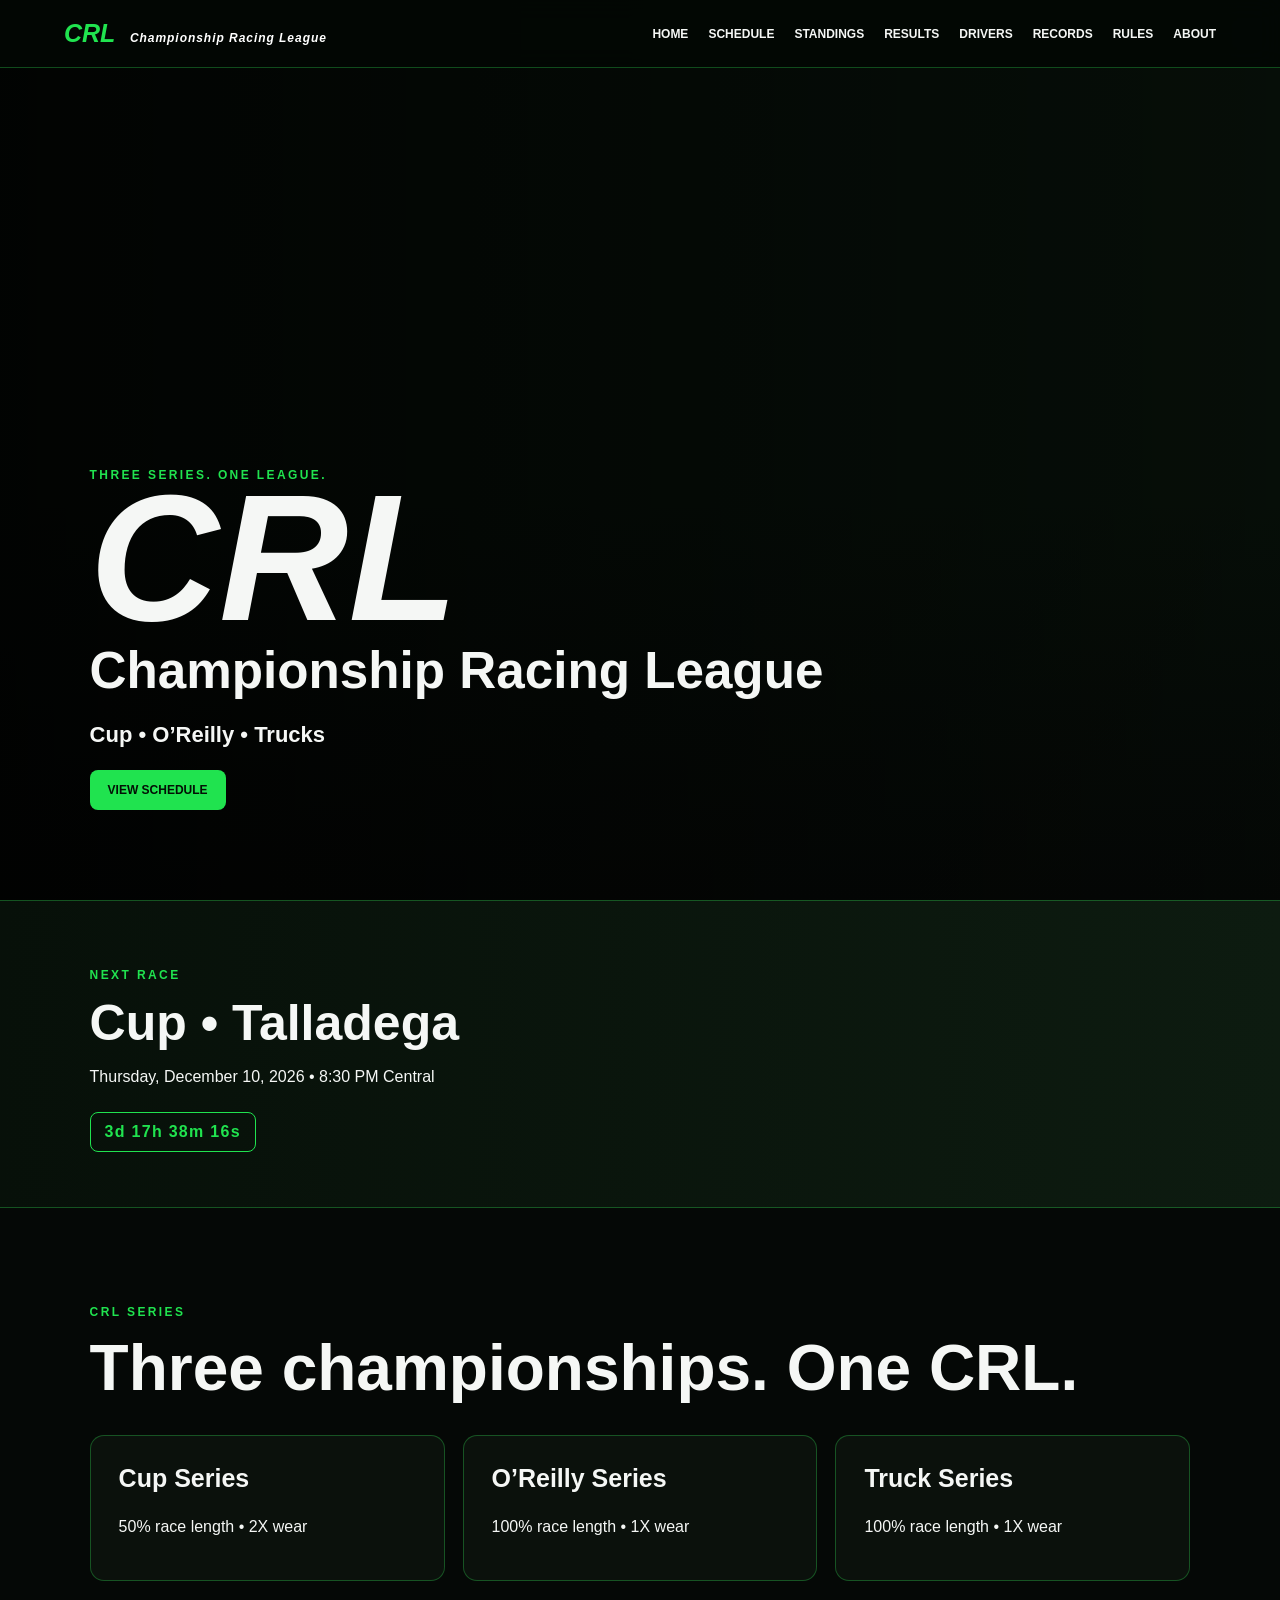
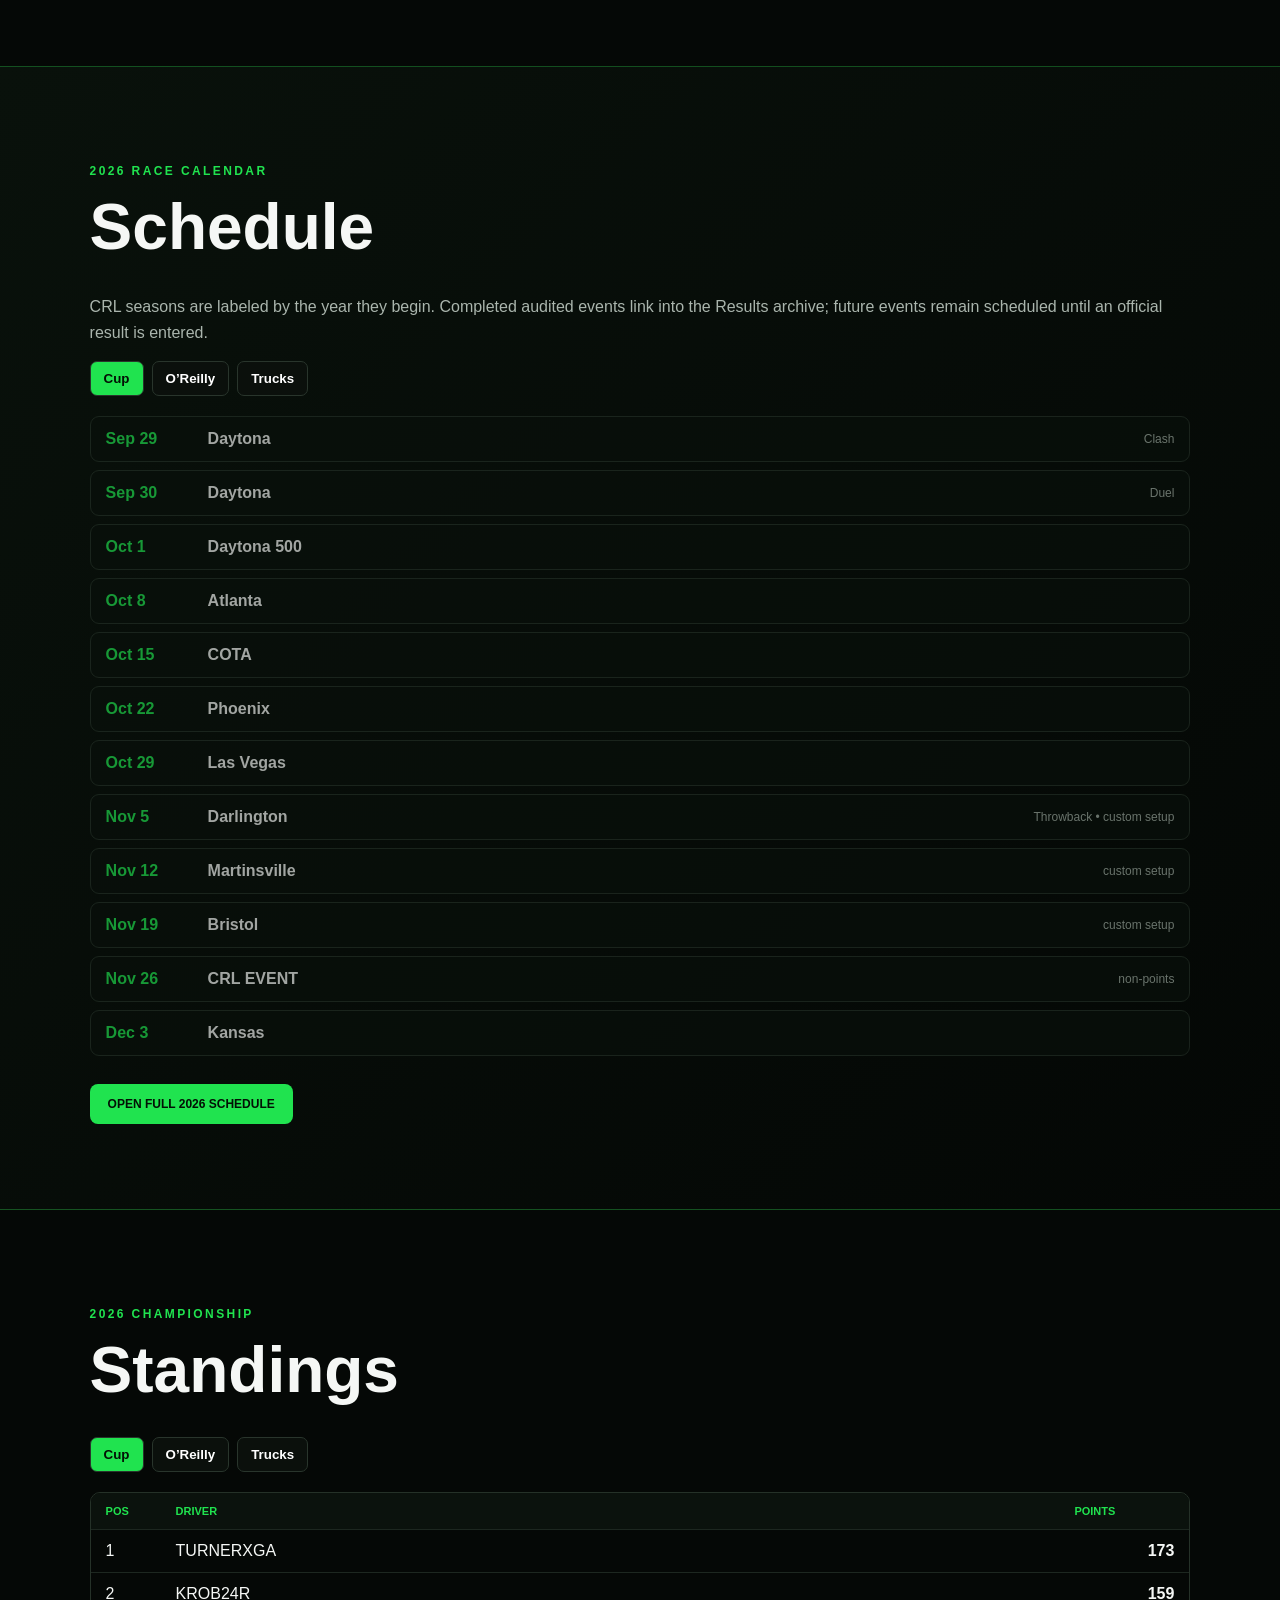
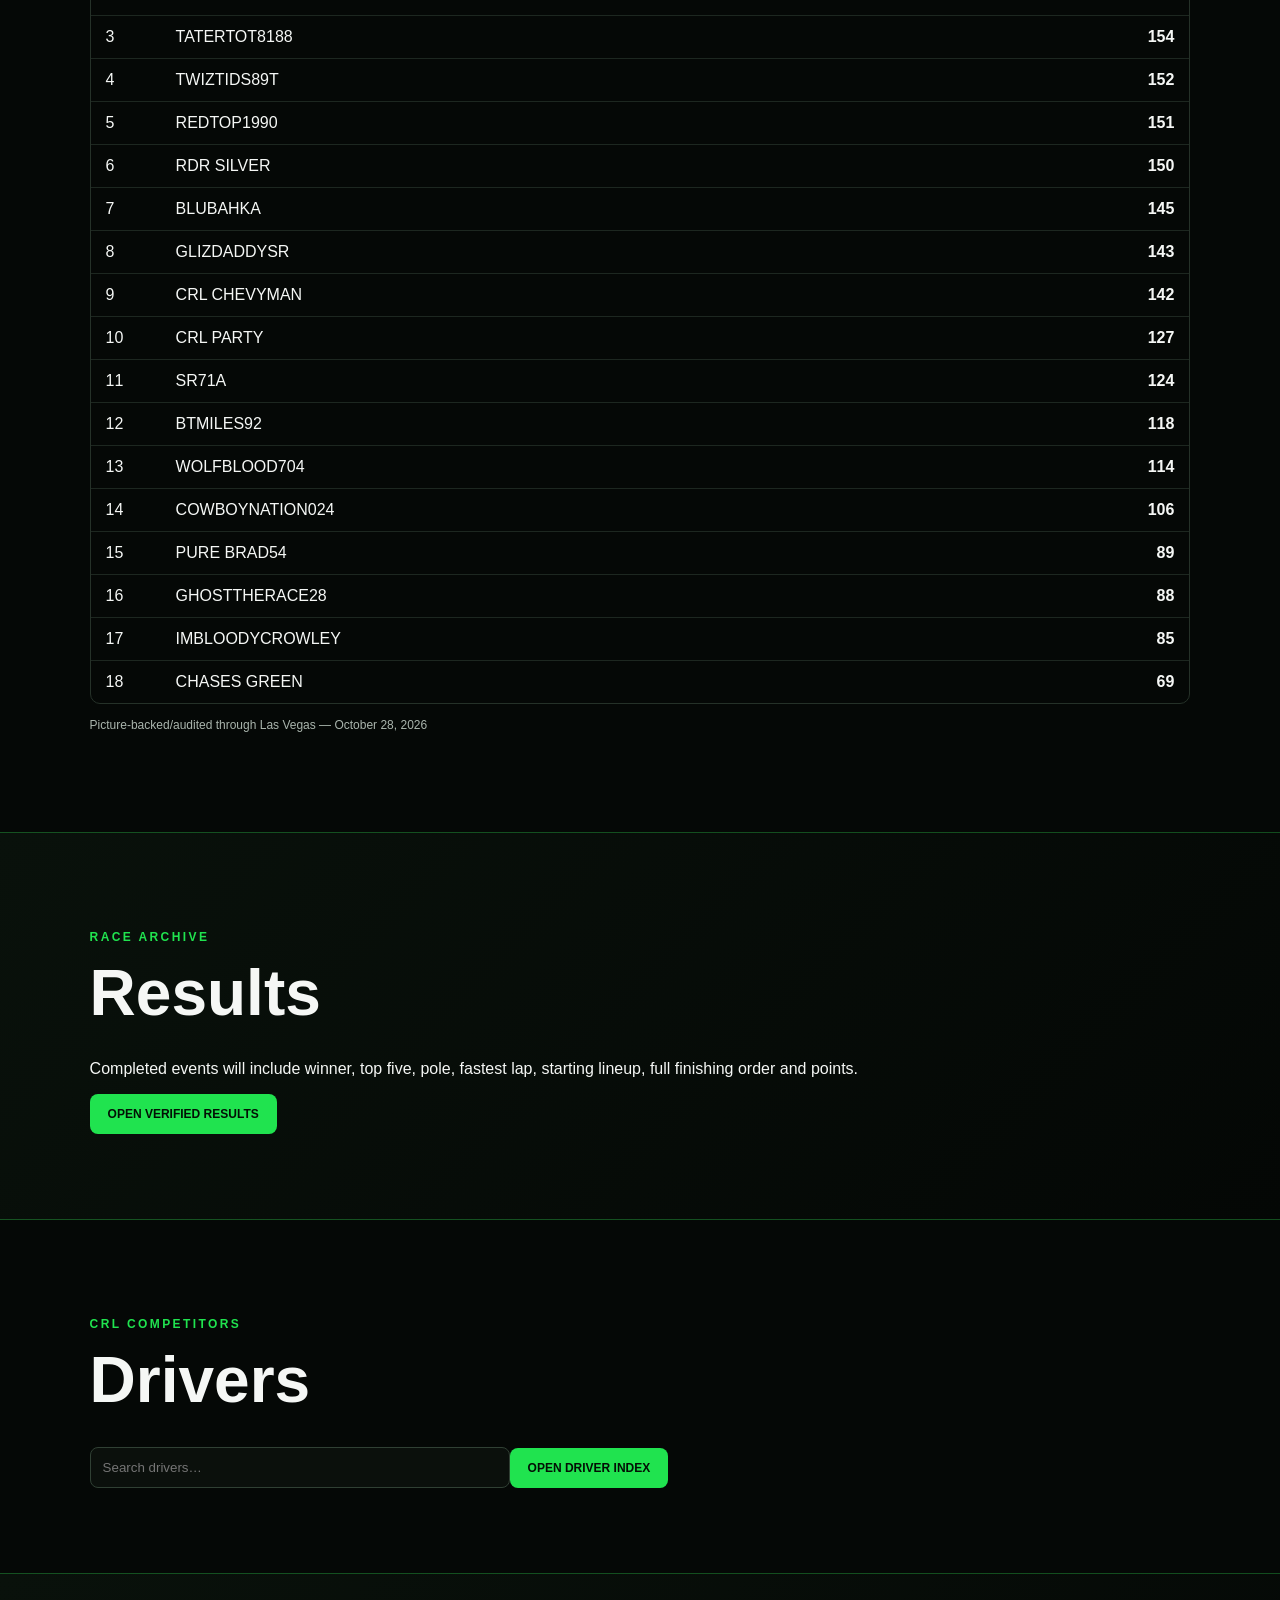
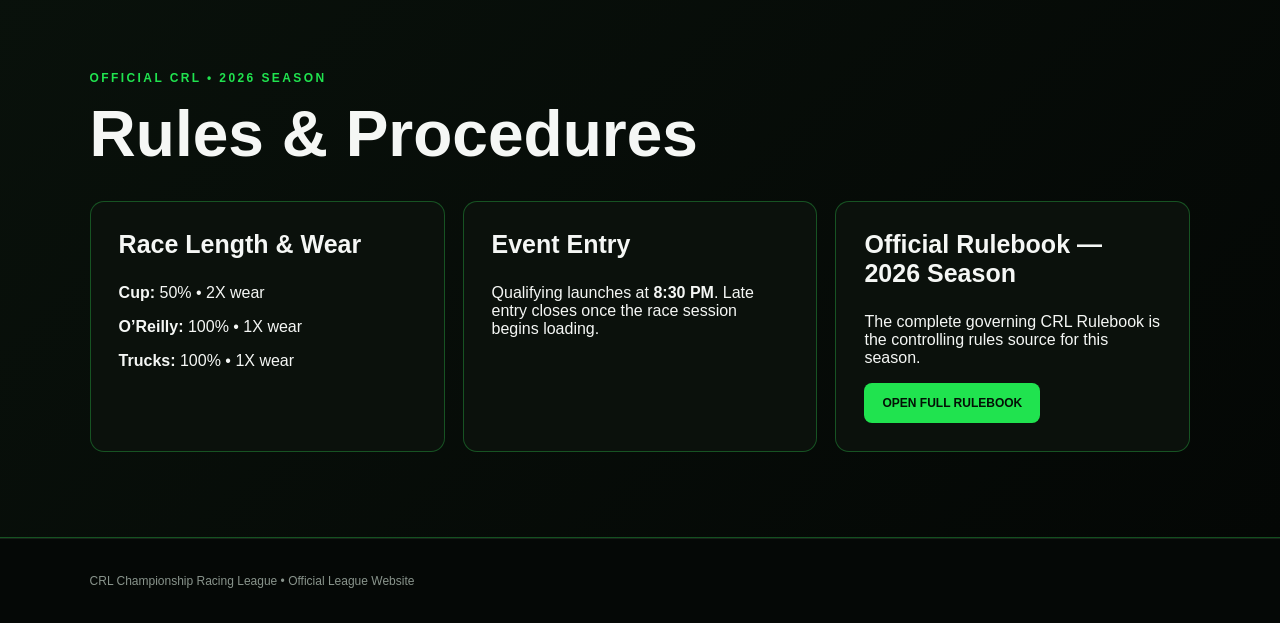
==== index.html @ 539d8468 "Connect CRL homepage navigation to full site pages" ====
<!doctype html><html lang="en"><head><meta charset="utf-8"><meta name="viewport" content="width=device-width,initial-scale=1"><title>CRL Championship Racing League</title><meta name="theme-color" content="#071009"><link rel="stylesheet" href="styles.css"></head><body><header><a class="brand" href="#home">CRL <span>Championship Racing League</span></a><button id="menu">☰</button><nav><a href="#home">Home</a><a href="schedule.html">Schedule</a><a href="#standings">Standings</a><a href="results.html">Results</a><a href="drivers.html">Drivers</a><a href="records.html">Records</a><a href="rulebook.html">Rules</a><a href="about.html">About</a></nav></header><main><section id="home" class="hero"><div class="shade"></div><div class="heroText"><p class="eyebrow">Three Series. One League.</p><h1>CRL</h1><h2>Championship Racing League</h2><p class="lead">Cup • O’Reilly • Trucks</p><a class="btn" href="#schedule">View Schedule</a></div></section><section id="next-race" class="section next-race"><p class="eyebrow">Next Race</p><div id="nextRaceCard"><h2>Loading next CRL event…</h2></div></section><section id="series" class="section"><p class="eyebrow">CRL Series</p><h2>Three championships. One CRL.</h2><div class="grid"><article><h3>Cup Series</h3><p>50% race length • 2X wear</p></article><article><h3>O’Reilly Series</h3><p>100% race length • 1X wear</p></article><article><h3>Truck Series</h3><p>100% race length • 1X wear</p></article></div></section><section id="schedule" class="section dark"><p class="eyebrow">2026 Race Calendar</p><h2>Schedule</h2><p class="section-copy">CRL seasons are labeled by the year they begin. Completed audited events link into the Results archive; future events remain scheduled until an official result is entered.</p><div class="tabs schedule-tabs"><button class="active" data-sched="cup">Cup</button><button data-sched="oreilly">O’Reilly</button><button data-sched="trucks">Trucks</button></div><div id="scheduleList" class="schedule-list"></div><a class="btn" href="schedule.html">Open Full 2026 Schedule</a></section><section id="standings" class="section"><p class="eyebrow">2026 Championship</p><h2>Standings</h2><div class="tabs standings-tabs"><button class="active" data-stand="cup">Cup</button><button data-stand="oreilly">O’Reilly</button><button data-stand="trucks">Trucks</button></div><div id="standingsTable" class="standings-table"></div><p class="audit-note" id="standingsAudit"></p></section><section id="results" class="section dark"><p class="eyebrow">Race Archive</p><h2>Results</h2><p>Completed events will include winner, top five, pole, fastest lap, starting lineup, full finishing order and points.</p><a class="btn" href="results.html">Open Verified Results</a></section><section id="drivers" class="section"><p class="eyebrow">CRL Competitors</p><h2>Drivers</h2><input type="search" placeholder="Search drivers…"><a class="btn" href="drivers.html">Open Driver Index</a></section><section id="rules" class="section dark"><p class="eyebrow">Official CRL • 2026 Season</p><h2>Rules & Procedures</h2><div class="grid"><article><h3>Race Length & Wear</h3><p><b>Cup:</b> 50% • 2X wear</p><p><b>O’Reilly:</b> 100% • 1X wear</p><p><b>Trucks:</b> 100% • 1X wear</p></article><article><h3>Event Entry</h3><p>Qualifying launches at <b>8:30 PM</b>. Late entry closes once the race session begins loading.</p></article><article><h3>Official Rulebook — 2026 Season</h3><p>The complete governing CRL Rulebook is the controlling rules source for this season.</p><a class="btn" href="rulebook.html">Open Full Rulebook</a></article></div></section></main><footer>CRL Championship Racing League • Official League Website</footer><script src="league-data.js"></script><script src="app.js"></script></body></html>
---- styles.css ----
:root{--g:#20e34f;--bg:#050806;--line:rgba(54,255,95,.28)}*{box-sizing:border-box}html{scroll-behavior:smooth}body{margin:0;background:var(--bg);color:#f5f7f5;font-family:Arial,Helvetica,sans-serif}a{color:inherit;text-decoration:none}header{position:fixed;z-index:20;top:0;width:100%;height:68px;padding:0 5vw;display:flex;align-items:center;background:rgba(3,7,4,.88);border-bottom:1px solid var(--line);backdrop-filter:blur(12px)}.brand{font-size:25px;font-weight:900;color:var(--g);font-style:italic}.brand span{font-size:12px;color:white;margin-left:8px;letter-spacing:.08em}nav{margin-left:auto;display:flex;gap:20px}nav a{font-size:12px;font-weight:800;text-transform:uppercase}nav a:hover{color:var(--g)}#menu{display:none;margin-left:auto;background:none;border:0;color:white;font-size:24px}.hero{min-height:100vh;position:relative;display:flex;align-items:flex-end;padding:10vh 7vw;background:#071009 url("assets/crl-background.jpg") center/cover no-repeat}.shade{position:absolute;inset:0;background:linear-gradient(90deg,rgba(0,0,0,.8),rgba(0,0,0,.15)),linear-gradient(0deg,#050806,transparent 45%)}.heroText{position:relative}.eyebrow{color:var(--g);font-size:12px;font-weight:900;letter-spacing:.2em;text-transform:uppercase}.hero h1{font-size:clamp(80px,14vw,180px);line-height:.65;margin:18px 0 25px;font-style:italic}.hero h2{font-size:clamp(25px,4vw,52px);margin:0}.lead{font-size:22px;font-weight:800}.btn{display:inline-block;background:var(--g);color:#031005;padding:13px 18px;border-radius:8px;font-size:12px;font-weight:900;text-transform:uppercase}.section{padding:85px 7vw;max-width:1500px;margin:auto}.section>h2{font-size:clamp(38px,5vw,65px);margin:5px 0 30px}.dark{max-width:none;background:linear-gradient(135deg,#09110b,#040705);border-block:1px solid var(--line)}.grid{display:grid;grid-template-columns:repeat(3,1fr);gap:18px}.grid article{padding:28px;border:1px solid var(--line);border-radius:14px;background:#0b110c}.grid h3{font-size:25px;margin-top:0}.tabs{display:flex;gap:8px;margin-bottom:20px}.tabs button{padding:9px 13px;border-radius:7px;border:1px solid #29352c;background:#0b100c;color:white;font-weight:800}.tabs .active{background:var(--g);color:#031005}.empty{min-height:140px;display:grid;place-items:center;text-align:center;border:1px dashed #334238;border-radius:12px;color:#aab5ad;margin-top:20px;padding:25px}.table{display:grid;grid-template-columns:repeat(6,1fr);overflow:auto;border:1px solid #263229;border-radius:10px}.table>div{padding:14px;color:var(--g);font-size:11px;font-weight:900;text-transform:uppercase}.table p{grid-column:1/-1;text-align:center;color:#aab5ad;padding:35px}input{width:min(420px,100%);padding:12px;background:#0b100c;border:1px solid #304034;border-radius:8px;color:white}footer{padding:35px 7vw;color:#89948c;border-top:1px solid #172019;font-size:12px}@media(max-width:850px){nav{display:none;position:absolute;top:68px;left:0;right:0;padding:20px;background:#060a07;flex-direction:column}nav.open{display:flex}#menu{display:block}.grid{grid-template-columns:1fr}.hero{background-position:center top}.table{min-width:700px}.section{padding:65px 6vw}}.rulebook-page{padding-top:68px;max-width:1200px;margin:auto}.rulebook-hero{padding:70px 7vw 35px;background:linear-gradient(135deg,#0d1b10,#050806);border-bottom:1px solid var(--line)}.rulebook-hero h1{font-size:clamp(42px,7vw,82px);margin:8px 0}.rule-note{color:#aab5ad}.rule-jump{position:sticky;top:68px;z-index:10;display:flex;gap:6px;overflow-x:auto;padding:12px 7vw;background:rgba(5,8,6,.96);border-bottom:1px solid var(--line)}.rule-jump a{min-width:34px;text-align:center;padding:8px;border:1px solid #2a382e;border-radius:6px;font-size:12px;font-weight:900}.rule-jump a:hover{background:var(--g);color:#031005}.rulebook-content{padding:30px 7vw 80px}.rule-section{scroll-margin-top:125px;padding:30px 0;border-bottom:1px solid #1e2921}.rule-section h2{color:var(--g);font-size:clamp(25px,3vw,38px)}.rule-section h3{margin-top:25px;font-size:19px}.rule-section p{color:#d0d7d2;line-height:1.7}.rule-search{padding:22px 7vw;background:#08100a;border-bottom:1px solid var(--line)}.rule-search label{display:block;color:var(--g);font-size:13px;font-weight:900;text-transform:uppercase;letter-spacing:.12em;margin-bottom:9px}.rule-search-row{display:flex;gap:8px;max-width:760px}.rule-search-row input{max-width:none;flex:1}.rule-search-row button{padding:10px 14px;border:1px solid #304034;border-radius:8px;background:#101712;color:#fff;font-weight:800}.rule-search p{margin:9px 0 0;color:#9faaA2;font-size:12px}.rule-section[hidden]{display:none}@media(max-width:600px){.rule-search-row{flex-direction:column}.rule-search-row button{align-self:flex-start}}.next-race{padding-top:55px;padding-bottom:55px;background:linear-gradient(90deg,#071009,#0d1b10);border-block:1px solid var(--line)}.next-race h2{margin:4px 0;font-size:clamp(30px,4vw,50px)}.countdown{display:inline-block;margin-top:10px;padding:10px 14px;border:1px solid var(--g);border-radius:8px;color:var(--g);font-weight:900;letter-spacing:.08em}.section-copy,.audit-note{color:#aab5ad;line-height:1.6}.schedule-list{display:grid;gap:8px;margin:20px 0 28px}.sched-row{display:grid;grid-template-columns:90px 1fr minmax(0,220px);gap:12px;align-items:center;padding:13px 15px;border:1px solid #253128;border-radius:9px;background:#09100b}.sched-row time{color:var(--g);font-weight:900}.sched-row span{color:#9facA2;font-size:12px;text-align:right}.sched-row.past{opacity:.65}.standings-table{border:1px solid #253128;border-radius:10px;overflow:hidden}.stand-row{display:grid;grid-template-columns:70px 1fr 100px;padding:12px 15px;border-bottom:1px solid #1d2720}.stand-row:last-child{border-bottom:0}.stand-row.head{background:#0b120d;color:var(--g);font-size:11px;font-weight:900;text-transform:uppercase}.stand-row strong{text-align:right}.audit-note{font-size:12px;margin-top:12px}@media(max-width:600px){.sched-row{grid-template-columns:70px 1fr}.sched-row span{grid-column:2;text-align:left}.stand-row{grid-template-columns:45px 1fr 70px}}
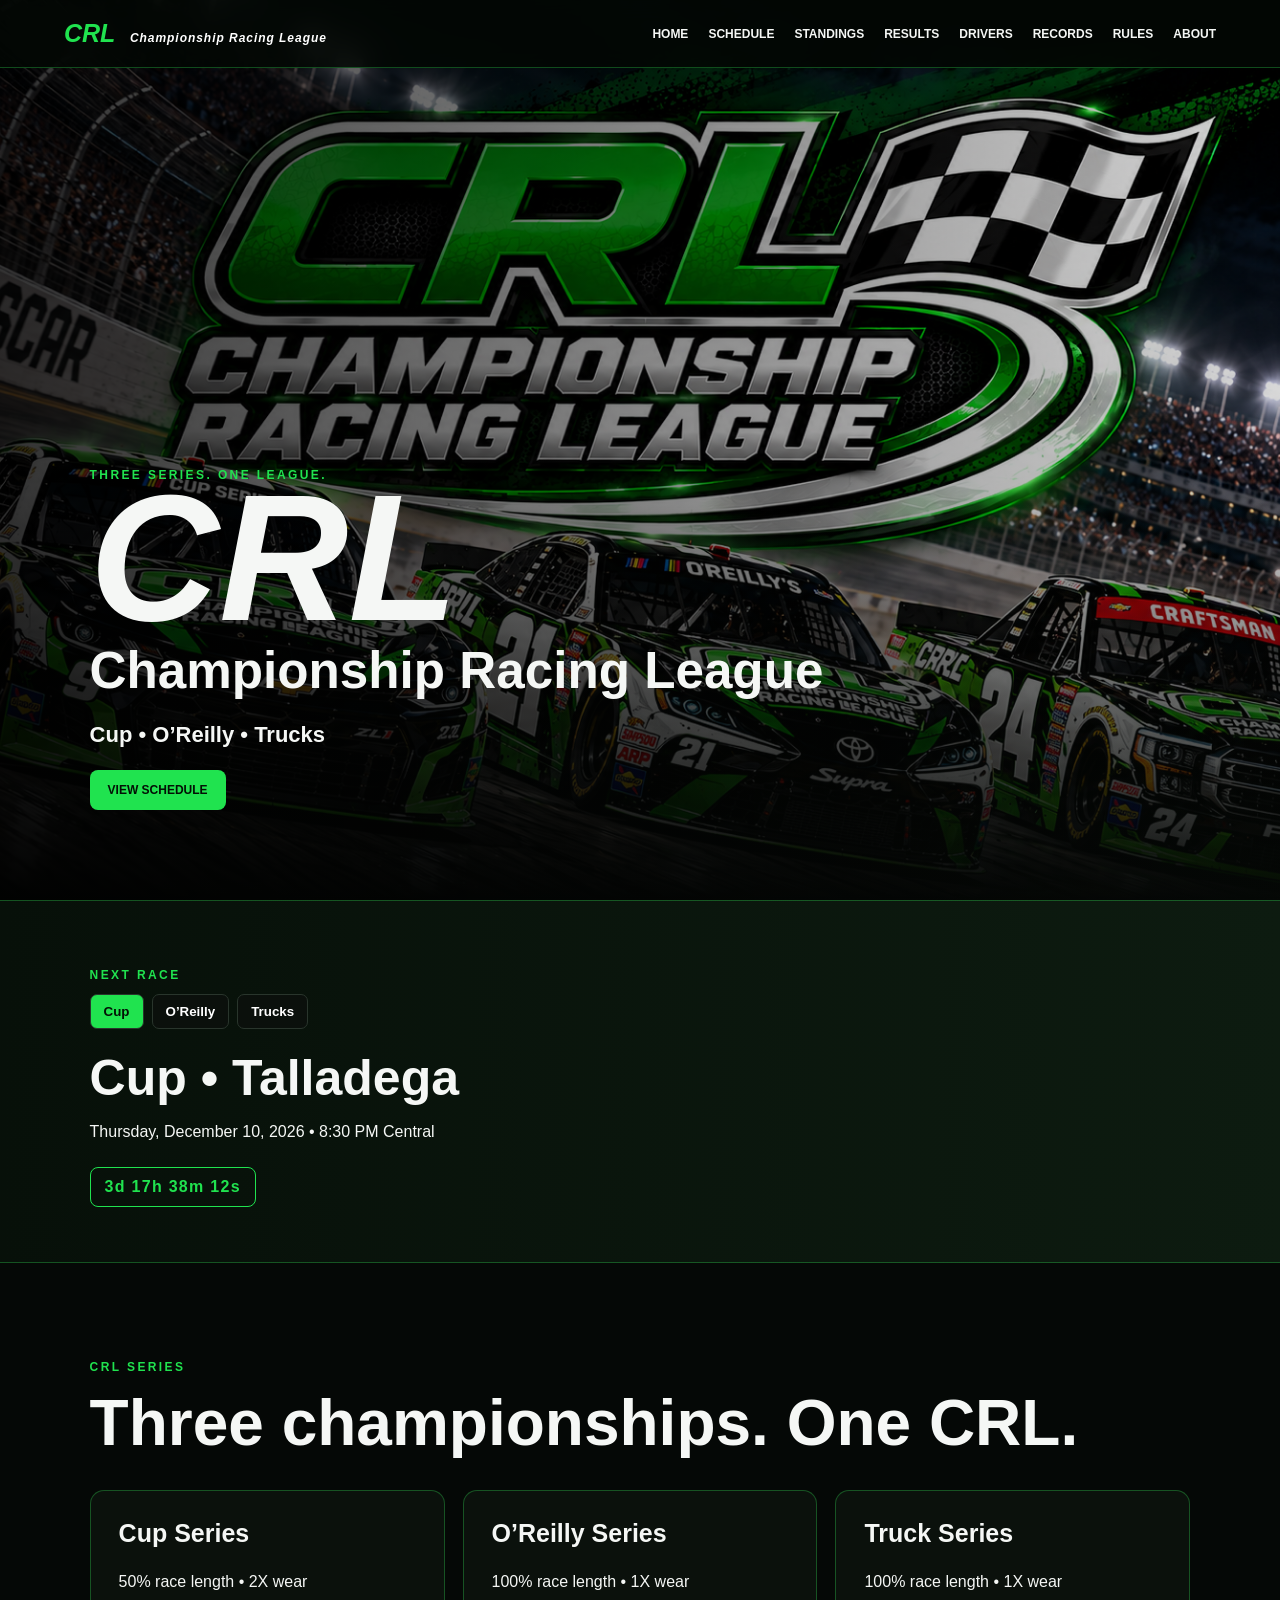
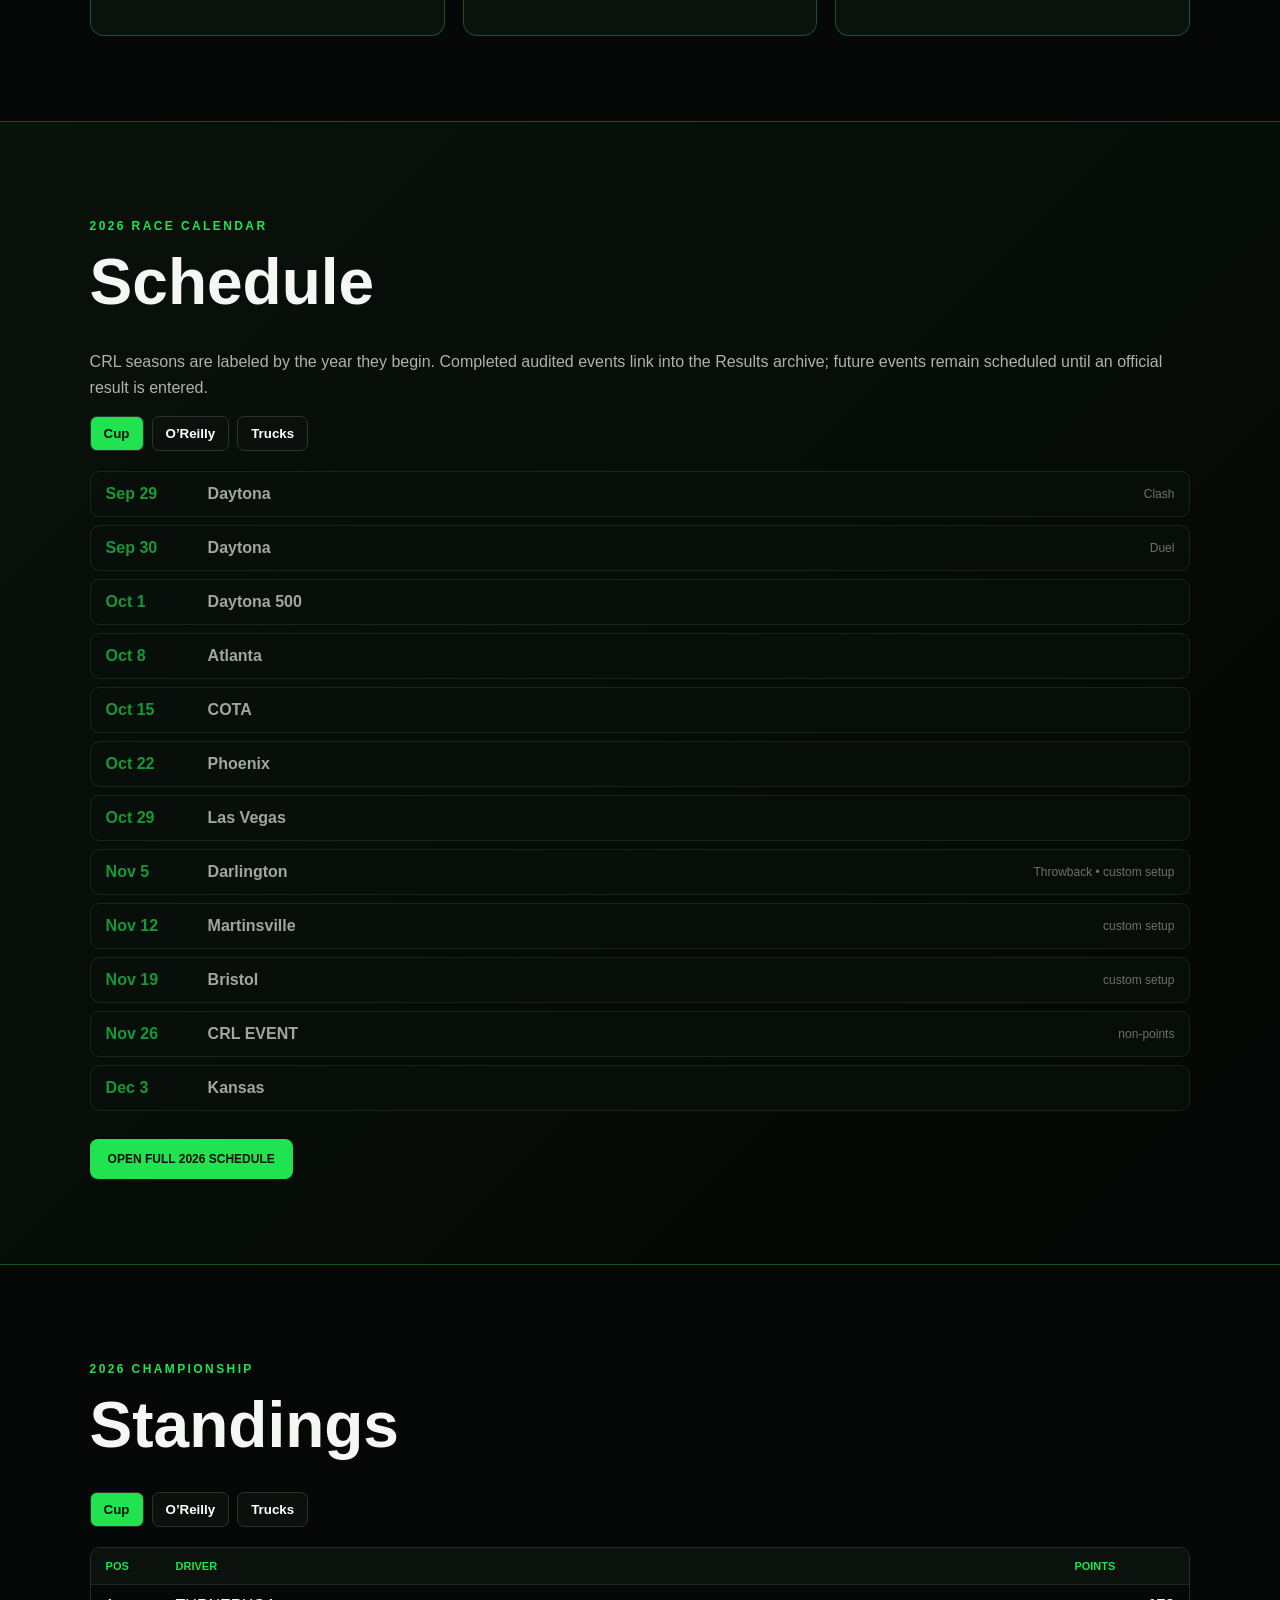
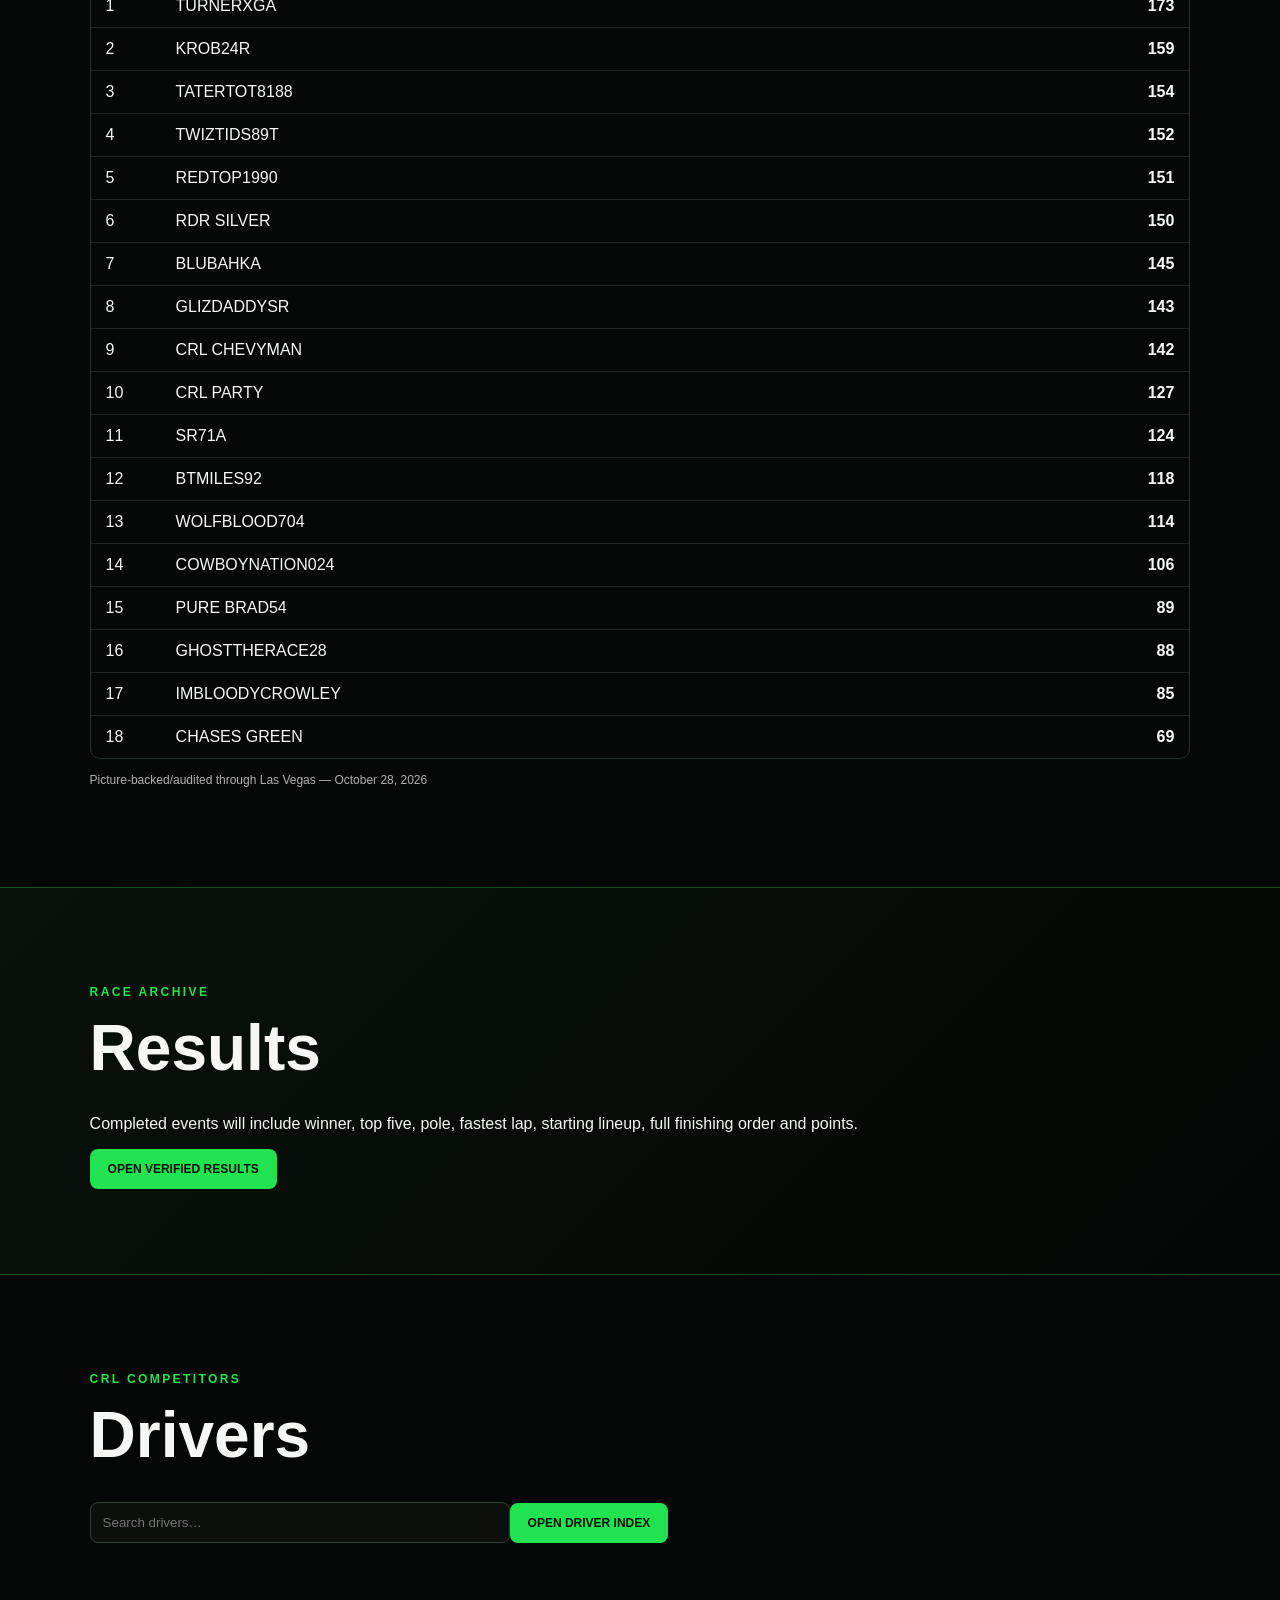
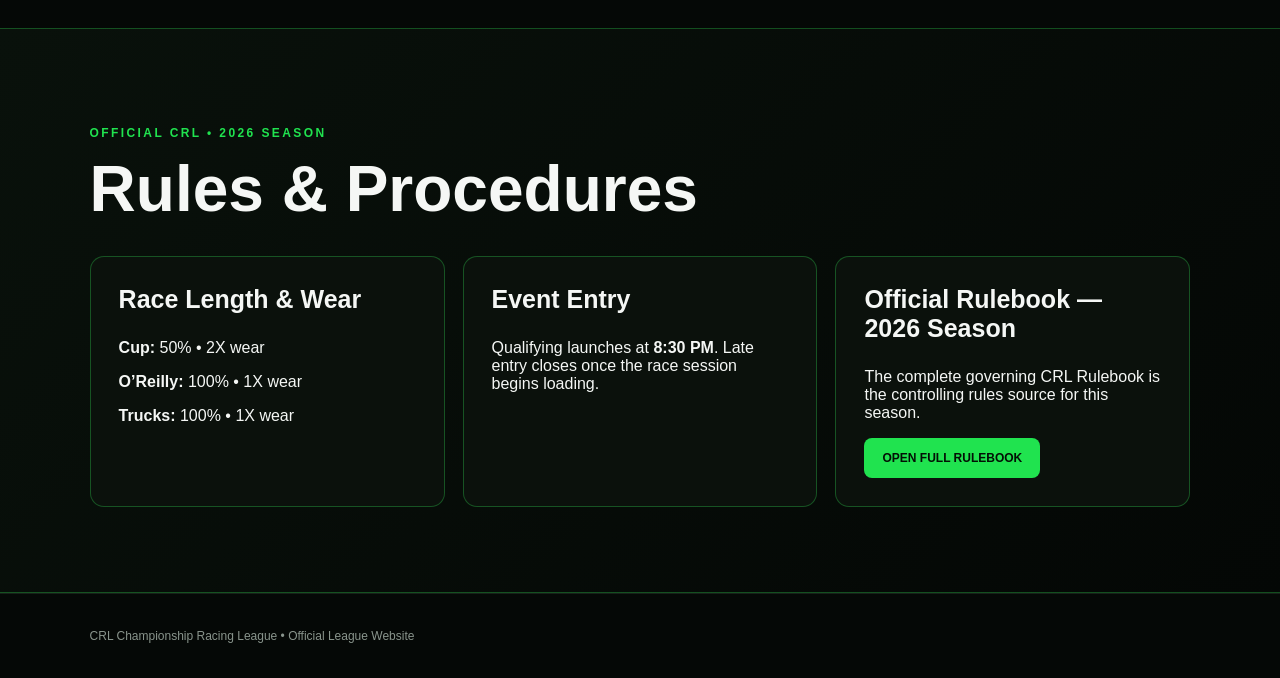
==== commit 3ebc445c: "Add series selector to next-race countdown" ====
--- a/index.html
+++ b/index.html
@@ -1 +1 @@
-<!doctype html><html lang="en"><head><meta charset="utf-8"><meta name="viewport" content="width=device-width,initial-scale=1"><title>CRL Championship Racing League</title><meta name="theme-color" content="#071009"><link rel="stylesheet" href="styles.css"></head><body><header><a class="brand" href="#home">CRL <span>Championship Racing League</span></a><button id="menu">☰</button><nav><a href="#home">Home</a><a href="schedule.html">Schedule</a><a href="#standings">Standings</a><a href="results.html">Results</a><a href="drivers.html">Drivers</a><a href="records.html">Records</a><a href="rulebook.html">Rules</a><a href="about.html">About</a></nav></header><main><section id="home" class="hero"><div class="shade"></div><div class="heroText"><p class="eyebrow">Three Series. One League.</p><h1>CRL</h1><h2>Championship Racing League</h2><p class="lead">Cup • O’Reilly • Trucks</p><a class="btn" href="#schedule">View Schedule</a></div></section><section id="next-race" class="section next-race"><p class="eyebrow">Next Race</p><div id="nextRaceCard"><h2>Loading next CRL event…</h2></div></section><section id="series" class="section"><p class="eyebrow">CRL Series</p><h2>Three championships. One CRL.</h2><div class="grid"><article><h3>Cup Series</h3><p>50% race length • 2X wear</p></article><article><h3>O’Reilly Series</h3><p>100% race length • 1X wear</p></article><article><h3>Truck Series</h3><p>100% race length • 1X wear</p></article></div></section><section id="schedule" class="section dark"><p class="eyebrow">2026 Race Calendar</p><h2>Schedule</h2><p class="section-copy">CRL seasons are labeled by the year they begin. Completed audited events link into the Results archive; future events remain scheduled until an official result is entered.</p><div class="tabs schedule-tabs"><button class="active" data-sched="cup">Cup</button><button data-sched="oreilly">O’Reilly</button><button data-sched="trucks">Trucks</button></div><div id="scheduleList" class="schedule-list"></div><a class="btn" href="schedule.html">Open Full 2026 Schedule</a></section><section id="standings" class="section"><p class="eyebrow">2026 Championship</p><h2>Standings</h2><div class="tabs standings-tabs"><button class="active" data-stand="cup">Cup</button><button data-stand="oreilly">O’Reilly</button><button data-stand="trucks">Trucks</button></div><div id="standingsTable" class="standings-table"></div><p class="audit-note" id="standingsAudit"></p></section><section id="results" class="section dark"><p class="eyebrow">Race Archive</p><h2>Results</h2><p>Completed events will include winner, top five, pole, fastest lap, starting lineup, full finishing order and points.</p><a class="btn" href="results.html">Open Verified Results</a></section><section id="drivers" class="section"><p class="eyebrow">CRL Competitors</p><h2>Drivers</h2><input type="search" placeholder="Search drivers…"><a class="btn" href="drivers.html">Open Driver Index</a></section><section id="rules" class="section dark"><p class="eyebrow">Official CRL • 2026 Season</p><h2>Rules & Procedures</h2><div class="grid"><article><h3>Race Length & Wear</h3><p><b>Cup:</b> 50% • 2X wear</p><p><b>O’Reilly:</b> 100% • 1X wear</p><p><b>Trucks:</b> 100% • 1X wear</p></article><article><h3>Event Entry</h3><p>Qualifying launches at <b>8:30 PM</b>. Late entry closes once the race session begins loading.</p></article><article><h3>Official Rulebook — 2026 Season</h3><p>The complete governing CRL Rulebook is the controlling rules source for this season.</p><a class="btn" href="rulebook.html">Open Full Rulebook</a></article></div></section></main><footer>CRL Championship Racing League • Official League Website</footer><script src="league-data.js"></script><script src="app.js"></script></body></html>+<!doctype html><html lang="en"><head><meta charset="utf-8"><meta name="viewport" content="width=device-width,initial-scale=1"><title>CRL Championship Racing League</title><meta name="theme-color" content="#071009"><link rel="stylesheet" href="styles.css"></head><body><header><a class="brand" href="#home">CRL <span>Championship Racing League</span></a><button id="menu">☰</button><nav><a href="#home">Home</a><a href="schedule.html">Schedule</a><a href="#standings">Standings</a><a href="results.html">Results</a><a href="drivers.html">Drivers</a><a href="records.html">Records</a><a href="rulebook.html">Rules</a><a href="about.html">About</a></nav></header><main><section id="home" class="hero"><div class="shade"></div><div class="heroText"><p class="eyebrow">Three Series. One League.</p><h1>CRL</h1><h2>Championship Racing League</h2><p class="lead">Cup • O’Reilly • Trucks</p><a class="btn" href="#schedule">View Schedule</a></div></section><section id="next-race" class="section next-race"><p class="eyebrow">Next Race</p><div class="tabs next-race-tabs"><button class="active" data-next-series="cup">Cup</button><button data-next-series="oreilly">O’Reilly</button><button data-next-series="trucks">Trucks</button></div><div id="nextRaceCard"><h2>Loading next Cup event…</h2></div></section><section id="series" class="section"><p class="eyebrow">CRL Series</p><h2>Three championships. One CRL.</h2><div class="grid"><article><h3>Cup Series</h3><p>50% race length • 2X wear</p></article><article><h3>O’Reilly Series</h3><p>100% race length • 1X wear</p></article><article><h3>Truck Series</h3><p>100% race length • 1X wear</p></article></div></section><section id="schedule" class="section dark"><p class="eyebrow">2026 Race Calendar</p><h2>Schedule</h2><p class="section-copy">CRL seasons are labeled by the year they begin. Completed audited events link into the Results archive; future events remain scheduled until an official result is entered.</p><div class="tabs schedule-tabs"><button class="active" data-sched="cup">Cup</button><button data-sched="oreilly">O’Reilly</button><button data-sched="trucks">Trucks</button></div><div id="scheduleList" class="schedule-list"></div><a class="btn" href="schedule.html">Open Full 2026 Schedule</a></section><section id="standings" class="section"><p class="eyebrow">2026 Championship</p><h2>Standings</h2><div class="tabs standings-tabs"><button class="active" data-stand="cup">Cup</button><button data-stand="oreilly">O’Reilly</button><button data-stand="trucks">Trucks</button></div><div id="standingsTable" class="standings-table"></div><p class="audit-note" id="standingsAudit"></p></section><section id="results" class="section dark"><p class="eyebrow">Race Archive</p><h2>Results</h2><p>Completed events will include winner, top five, pole, fastest lap, starting lineup, full finishing order and points.</p><a class="btn" href="results.html">Open Verified Results</a></section><section id="drivers" class="section"><p class="eyebrow">CRL Competitors</p><h2>Drivers</h2><input type="search" placeholder="Search drivers…"><a class="btn" href="drivers.html">Open Driver Index</a></section><section id="rules" class="section dark"><p class="eyebrow">Official CRL • 2026 Season</p><h2>Rules & Procedures</h2><div class="grid"><article><h3>Race Length & Wear</h3><p><b>Cup:</b> 50% • 2X wear</p><p><b>O’Reilly:</b> 100% • 1X wear</p><p><b>Trucks:</b> 100% • 1X wear</p></article><article><h3>Event Entry</h3><p>Qualifying launches at <b>8:30 PM</b>. Late entry closes once the race session begins loading.</p></article><article><h3>Official Rulebook — 2026 Season</h3><p>The complete governing CRL Rulebook is the controlling rules source for this season.</p><a class="btn" href="rulebook.html">Open Full Rulebook</a></article></div></section></main><footer>CRL Championship Racing League • Official League Website</footer><script src="league-data.js"></script><script src="app.js"></script></body></html>
--- a/styles.css
+++ b/styles.css
@@ -1 +1 @@
-:root{--g:#20e34f;--bg:#050806;--line:rgba(54,255,95,.28)}*{box-sizing:border-box}html{scroll-behavior:smooth}body{margin:0;background:var(--bg);color:#f5f7f5;font-family:Arial,Helvetica,sans-serif}a{color:inherit;text-decoration:none}header{position:fixed;z-index:20;top:0;width:100%;height:68px;padding:0 5vw;display:flex;align-items:center;background:rgba(3,7,4,.88);border-bottom:1px solid var(--line);backdrop-filter:blur(12px)}.brand{font-size:25px;font-weight:900;color:var(--g);font-style:italic}.brand span{font-size:12px;color:white;margin-left:8px;letter-spacing:.08em}nav{margin-left:auto;display:flex;gap:20px}nav a{font-size:12px;font-weight:800;text-transform:uppercase}nav a:hover{color:var(--g)}#menu{display:none;margin-left:auto;background:none;border:0;color:white;font-size:24px}.hero{min-height:100vh;position:relative;display:flex;align-items:flex-end;padding:10vh 7vw;background:#071009 url("assets/crl-background.jpg") center/cover no-repeat}.shade{position:absolute;inset:0;background:linear-gradient(90deg,rgba(0,0,0,.8),rgba(0,0,0,.15)),linear-gradient(0deg,#050806,transparent 45%)}.heroText{position:relative}.eyebrow{color:var(--g);font-size:12px;font-weight:900;letter-spacing:.2em;text-transform:uppercase}.hero h1{font-size:clamp(80px,14vw,180px);line-height:.65;margin:18px 0 25px;font-style:italic}.hero h2{font-size:clamp(25px,4vw,52px);margin:0}.lead{font-size:22px;font-weight:800}.btn{display:inline-block;background:var(--g);color:#031005;padding:13px 18px;border-radius:8px;font-size:12px;font-weight:900;text-transform:uppercase}.section{padding:85px 7vw;max-width:1500px;margin:auto}.section>h2{font-size:clamp(38px,5vw,65px);margin:5px 0 30px}.dark{max-width:none;background:linear-gradient(135deg,#09110b,#040705);border-block:1px solid var(--line)}.grid{display:grid;grid-template-columns:repeat(3,1fr);gap:18px}.grid article{padding:28px;border:1px solid var(--line);border-radius:14px;background:#0b110c}.grid h3{font-size:25px;margin-top:0}.tabs{display:flex;gap:8px;margin-bottom:20px}.tabs button{padding:9px 13px;border-radius:7px;border:1px solid #29352c;background:#0b100c;color:white;font-weight:800}.tabs .active{background:var(--g);color:#031005}.empty{min-height:140px;display:grid;place-items:center;text-align:center;border:1px dashed #334238;border-radius:12px;color:#aab5ad;margin-top:20px;padding:25px}.table{display:grid;grid-template-columns:repeat(6,1fr);overflow:auto;border:1px solid #263229;border-radius:10px}.table>div{padding:14px;color:var(--g);font-size:11px;font-weight:900;text-transform:uppercase}.table p{grid-column:1/-1;text-align:center;color:#aab5ad;padding:35px}input{width:min(420px,100%);padding:12px;background:#0b100c;border:1px solid #304034;border-radius:8px;color:white}footer{padding:35px 7vw;color:#89948c;border-top:1px solid #172019;font-size:12px}@media(max-width:850px){nav{display:none;position:absolute;top:68px;left:0;right:0;padding:20px;background:#060a07;flex-direction:column}nav.open{display:flex}#menu{display:block}.grid{grid-template-columns:1fr}.hero{background-position:center top}.table{min-width:700px}.section{padding:65px 6vw}}.rulebook-page{padding-top:68px;max-width:1200px;margin:auto}.rulebook-hero{padding:70px 7vw 35px;background:linear-gradient(135deg,#0d1b10,#050806);border-bottom:1px solid var(--line)}.rulebook-hero h1{font-size:clamp(42px,7vw,82px);margin:8px 0}.rule-note{color:#aab5ad}.rule-jump{position:sticky;top:68px;z-index:10;display:flex;gap:6px;overflow-x:auto;padding:12px 7vw;background:rgba(5,8,6,.96);border-bottom:1px solid var(--line)}.rule-jump a{min-width:34px;text-align:center;padding:8px;border:1px solid #2a382e;border-radius:6px;font-size:12px;font-weight:900}.rule-jump a:hover{background:var(--g);color:#031005}.rulebook-content{padding:30px 7vw 80px}.rule-section{scroll-margin-top:125px;padding:30px 0;border-bottom:1px solid #1e2921}.rule-section h2{color:var(--g);font-size:clamp(25px,3vw,38px)}.rule-section h3{margin-top:25px;font-size:19px}.rule-section p{color:#d0d7d2;line-height:1.7}.rule-search{padding:22px 7vw;background:#08100a;border-bottom:1px solid var(--line)}.rule-search label{display:block;color:var(--g);font-size:13px;font-weight:900;text-transform:uppercase;letter-spacing:.12em;margin-bottom:9px}.rule-search-row{display:flex;gap:8px;max-width:760px}.rule-search-row input{max-width:none;flex:1}.rule-search-row button{padding:10px 14px;border:1px solid #304034;border-radius:8px;background:#101712;color:#fff;font-weight:800}.rule-search p{margin:9px 0 0;color:#9faaA2;font-size:12px}.rule-section[hidden]{display:none}@media(max-width:600px){.rule-search-row{flex-direction:column}.rule-search-row button{align-self:flex-start}}.next-race{padding-top:55px;padding-bottom:55px;background:linear-gradient(90deg,#071009,#0d1b10);border-block:1px solid var(--line)}.next-race h2{margin:4px 0;font-size:clamp(30px,4vw,50px)}.countdown{display:inline-block;margin-top:10px;padding:10px 14px;border:1px solid var(--g);border-radius:8px;color:var(--g);font-weight:900;letter-spacing:.08em}.section-copy,.audit-note{color:#aab5ad;line-height:1.6}.schedule-list{display:grid;gap:8px;margin:20px 0 28px}.sched-row{display:grid;grid-template-columns:90px 1fr minmax(0,220px);gap:12px;align-items:center;padding:13px 15px;border:1px solid #253128;border-radius:9px;background:#09100b}.sched-row time{color:var(--g);font-weight:900}.sched-row span{color:#9facA2;font-size:12px;text-align:right}.sched-row.past{opacity:.65}.standings-table{border:1px solid #253128;border-radius:10px;overflow:hidden}.stand-row{display:grid;grid-template-columns:70px 1fr 100px;padding:12px 15px;border-bottom:1px solid #1d2720}.stand-row:last-child{border-bottom:0}.stand-row.head{background:#0b120d;color:var(--g);font-size:11px;font-weight:900;text-transform:uppercase}.stand-row strong{text-align:right}.audit-note{font-size:12px;margin-top:12px}@media(max-width:600px){.sched-row{grid-template-columns:70px 1fr}.sched-row span{grid-column:2;text-align:left}.stand-row{grid-template-columns:45px 1fr 70px}}+:root{--g:#20e34f;--bg:#050806;--line:rgba(54,255,95,.28)}*{box-sizing:border-box}html{scroll-behavior:smooth}body{margin:0;background:var(--bg);color:#f5f7f5;font-family:Arial,Helvetica,sans-serif}a{color:inherit;text-decoration:none}header{position:fixed;z-index:20;top:0;width:100%;height:68px;padding:0 5vw;display:flex;align-items:center;background:rgba(3,7,4,.88);border-bottom:1px solid var(--line);backdrop-filter:blur(12px)}.brand{font-size:25px;font-weight:900;color:var(--g);font-style:italic}.brand span{font-size:12px;color:white;margin-left:8px;letter-spacing:.08em}nav{margin-left:auto;display:flex;gap:20px}nav a{font-size:12px;font-weight:800;text-transform:uppercase}nav a:hover{color:var(--g)}#menu{display:none;margin-left:auto;background:none;border:0;color:white;font-size:24px}.hero{min-height:100vh;position:relative;display:flex;align-items:flex-end;padding:10vh 7vw;background:#071009 url("Assets/crl-background.png") center/cover no-repeat}.shade{position:absolute;inset:0;background:linear-gradient(90deg,rgba(0,0,0,.8),rgba(0,0,0,.15)),linear-gradient(0deg,#050806,transparent 45%)}.heroText{position:relative}.eyebrow{color:var(--g);font-size:12px;font-weight:900;letter-spacing:.2em;text-transform:uppercase}.hero h1{font-size:clamp(80px,14vw,180px);line-height:.65;margin:18px 0 25px;font-style:italic}.hero h2{font-size:clamp(25px,4vw,52px);margin:0}.lead{font-size:22px;font-weight:800}.btn{display:inline-block;background:var(--g);color:#031005;padding:13px 18px;border-radius:8px;font-size:12px;font-weight:900;text-transform:uppercase}.section{padding:85px 7vw;max-width:1500px;margin:auto}.section>h2{font-size:clamp(38px,5vw,65px);margin:5px 0 30px}.dark{max-width:none;background:linear-gradient(135deg,#09110b,#040705);border-block:1px solid var(--line)}.grid{display:grid;grid-template-columns:repeat(3,1fr);gap:18px}.grid article{padding:28px;border:1px solid var(--line);border-radius:14px;background:#0b110c}.grid h3{font-size:25px;margin-top:0}.tabs{display:flex;gap:8px;margin-bottom:20px}.tabs button{padding:9px 13px;border-radius:7px;border:1px solid #29352c;background:#0b100c;color:white;font-weight:800}.tabs .active{background:var(--g);color:#031005}.empty{min-height:140px;display:grid;place-items:center;text-align:center;border:1px dashed #334238;border-radius:12px;color:#aab5ad;margin-top:20px;padding:25px}.table{display:grid;grid-template-columns:repeat(6,1fr);overflow:auto;border:1px solid #263229;border-radius:10px}.table>div{padding:14px;color:var(--g);font-size:11px;font-weight:900;text-transform:uppercase}.table p{grid-column:1/-1;text-align:center;color:#aab5ad;padding:35px}input{width:min(420px,100%);padding:12px;background:#0b100c;border:1px solid #304034;border-radius:8px;color:white}footer{padding:35px 7vw;color:#89948c;border-top:1px solid #172019;font-size:12px}@media(max-width:850px){nav{display:none;position:absolute;top:68px;left:0;right:0;padding:20px;background:#060a07;flex-direction:column}nav.open{display:flex}#menu{display:block}.grid{grid-template-columns:1fr}.hero{min-height:calc(100svh - 68px);padding:84px 7vw 9vh;background-position:center center;background-size:contain;background-color:#050806}.table{min-width:700px}.section{padding:65px 6vw}}.rulebook-page{padding-top:68px;max-width:1200px;margin:auto}.rulebook-hero{padding:70px 7vw 35px;background:linear-gradient(135deg,#0d1b10,#050806);border-bottom:1px solid var(--line)}.rulebook-hero h1{font-size:clamp(42px,7vw,82px);margin:8px 0}.rule-note{color:#aab5ad}.rule-jump{position:sticky;top:68px;z-index:10;display:flex;gap:6px;overflow-x:auto;padding:12px 7vw;background:rgba(5,8,6,.96);border-bottom:1px solid var(--line)}.rule-jump a{min-width:34px;text-align:center;padding:8px;border:1px solid #2a382e;border-radius:6px;font-size:12px;font-weight:900}.rule-jump a:hover{background:var(--g);color:#031005}.rulebook-content{padding:30px 7vw 80px}.rule-section{scroll-margin-top:125px;padding:30px 0;border-bottom:1px solid #1e2921}.rule-section h2{color:var(--g);font-size:clamp(25px,3vw,38px)}.rule-section h3{margin-top:25px;font-size:19px}.rule-section p{color:#d0d7d2;line-height:1.7}.rule-search{padding:22px 7vw;background:#08100a;border-bottom:1px solid var(--line)}.rule-search label{display:block;color:var(--g);font-size:13px;font-weight:900;text-transform:uppercase;letter-spacing:.12em;margin-bottom:9px}.rule-search-row{display:flex;gap:8px;max-width:760px}.rule-search-row input{max-width:none;flex:1}.rule-search-row button{padding:10px 14px;border:1px solid #304034;border-radius:8px;background:#101712;color:#fff;font-weight:800}.rule-search p{margin:9px 0 0;color:#9faaA2;font-size:12px}.rule-section[hidden]{display:none}@media(max-width:600px){.rule-search-row{flex-direction:column}.rule-search-row button{align-self:flex-start}}.next-race{padding-top:55px;padding-bottom:55px;background:linear-gradient(90deg,#071009,#0d1b10);border-block:1px solid var(--line)}.next-race h2{margin:4px 0;font-size:clamp(30px,4vw,50px)}.countdown{display:inline-block;margin-top:10px;padding:10px 14px;border:1px solid var(--g);border-radius:8px;color:var(--g);font-weight:900;letter-spacing:.08em}.section-copy,.audit-note{color:#aab5ad;line-height:1.6}.schedule-list{display:grid;gap:8px;margin:20px 0 28px}.sched-row{display:grid;grid-template-columns:90px 1fr minmax(0,220px);gap:12px;align-items:center;padding:13px 15px;border:1px solid #253128;border-radius:9px;background:#09100b}.sched-row time{color:var(--g);font-weight:900}.sched-row span{color:#9facA2;font-size:12px;text-align:right}.sched-row.past{opacity:.65}.standings-table{border:1px solid #253128;border-radius:10px;overflow:hidden}.stand-row{display:grid;grid-template-columns:70px 1fr 100px;padding:12px 15px;border-bottom:1px solid #1d2720}.stand-row:last-child{border-bottom:0}.stand-row.head{background:#0b120d;color:var(--g);font-size:11px;font-weight:900;text-transform:uppercase}.stand-row strong{text-align:right}.audit-note{font-size:12px;margin-top:12px}@media(max-width:600px){.sched-row{grid-template-columns:70px 1fr}.sched-row span{grid-column:2;text-align:left}.stand-row{grid-template-columns:45px 1fr 70px}}.driver-grid{display:grid;grid-template-columns:repeat(auto-fill,minmax(220px,1fr));gap:12px;margin-top:22px}.driver-card{padding:20px;border:1px solid var(--line);border-radius:12px;background:#0b110c}.driver-card h3{margin:0 0 7px}.driver-card p{margin:0;color:#9facA2;font-size:12px}.race-card{margin:10px 0;border:1px solid #253128;border-radius:10px;background:#09100b;overflow:hidden}.race-card summary{cursor:pointer;display:flex;justify-content:space-between;gap:18px;padding:16px 18px;list-style:none}.race-card summary::-webkit-details-marker{display:none}.race-card summary span{color:var(--g);font-weight:900}.race-detail{padding:0 18px 18px;border-top:1px solid #1d2720}.result-columns{display:grid;grid-template-columns:1fr 1fr;gap:18px}.result-columns>div{padding:12px 18px;border:1px solid #253128;border-radius:9px}.result-columns li{padding:4px}.driver-card summary{cursor:pointer;list-style:none}.driver-card summary::-webkit-details-marker{display:none}.driver-card summary h3{display:inline}.driver-card summary span{display:block;margin-top:7px;color:var(--g);font-size:11px;font-weight:900;text-transform:uppercase}.driver-stats{padding-top:14px;border-top:1px solid #253128;margin-top:14px}.driver-stats p{margin:7px 0}.driver-results-link{display:inline-block;margin-top:10px;color:var(--g);font-size:12px;font-weight:900}@media(max-width:600px){.result-columns{grid-template-columns:1fr}.race-card summary{flex-direction:column;gap:5px}}.driver-card-head{display:flex;gap:14px;align-items:center}.driver-photo-placeholder{width:72px;height:54px;border:1px solid var(--line);border-radius:8px;display:grid;place-items:center;background:linear-gradient(135deg,#101b12,#071009);color:var(--g);font-weight:900;font-style:italic}.driver-profile summary h3{margin:0 0 4px}.driver-profile summary p{margin:0 0 5px}.driver-stat-grid{display:grid;grid-template-columns:repeat(3,1fr);gap:8px;margin:14px 0}.driver-stat-grid div{padding:12px 8px;text-align:center;border:1px solid #253128;border-radius:8px;background:#08100a}.driver-stat-grid b{display:block;color:var(--g);font-size:22px}.driver-stat-grid small{display:block;margin-top:3px;color:#9facA2;text-transform:uppercase;font-size:9px;font-weight:800}.driver-ride-note{margin-top:12px!important;line-height:1.5}.driver-profile-grid{grid-template-columns:repeat(auto-fill,minmax(280px,1fr))}@media(max-width:600px){.driver-profile-grid{grid-template-columns:1fr}}.schedule-race{border:1px solid #253128;border-radius:10px;background:#09100b;overflow:hidden}.schedule-race summary{display:grid;grid-template-columns:110px 1fr minmax(0,220px);gap:12px;align-items:center;padding:14px 16px;cursor:pointer;list-style:none}.schedule-race summary::-webkit-details-marker{display:none}.schedule-race summary time{color:var(--g);font-weight:900}.schedule-race summary span{color:#9facA2;font-size:12px;text-align:right}.schedule-race.past{opacity:.92}.schedule-recap{display:grid;grid-template-columns:minmax(220px,360px) 1fr;gap:20px;padding:18px;border-top:1px solid #1d2720}.victory-placeholder{min-height:150px;border:1px dashed var(--line);border-radius:10px;background:linear-gradient(135deg,#0d1b10,#050806);display:flex;flex-direction:column;justify-content:center;align-items:center;text-align:center;padding:18px}.victory-placeholder span{color:var(--g);font-weight:900;text-transform:uppercase}.victory-placeholder small{color:#9facA2;margin-top:6px;line-height:1.4}.recap-facts h3{font-size:28px;margin:0 0 2px}.recap-facts>p{margin:5px 0;color:#d0d7d2}.recap-top5{margin:14px 0}.recap-top5 ol{margin:7px 0 16px;padding-left:22px}.recap-top5 li{padding:2px 0}@media(max-width:650px){.schedule-race summary{grid-template-columns:82px 1fr}.schedule-race summary span{grid-column:2;text-align:left}.schedule-recap{grid-template-columns:1fr}}
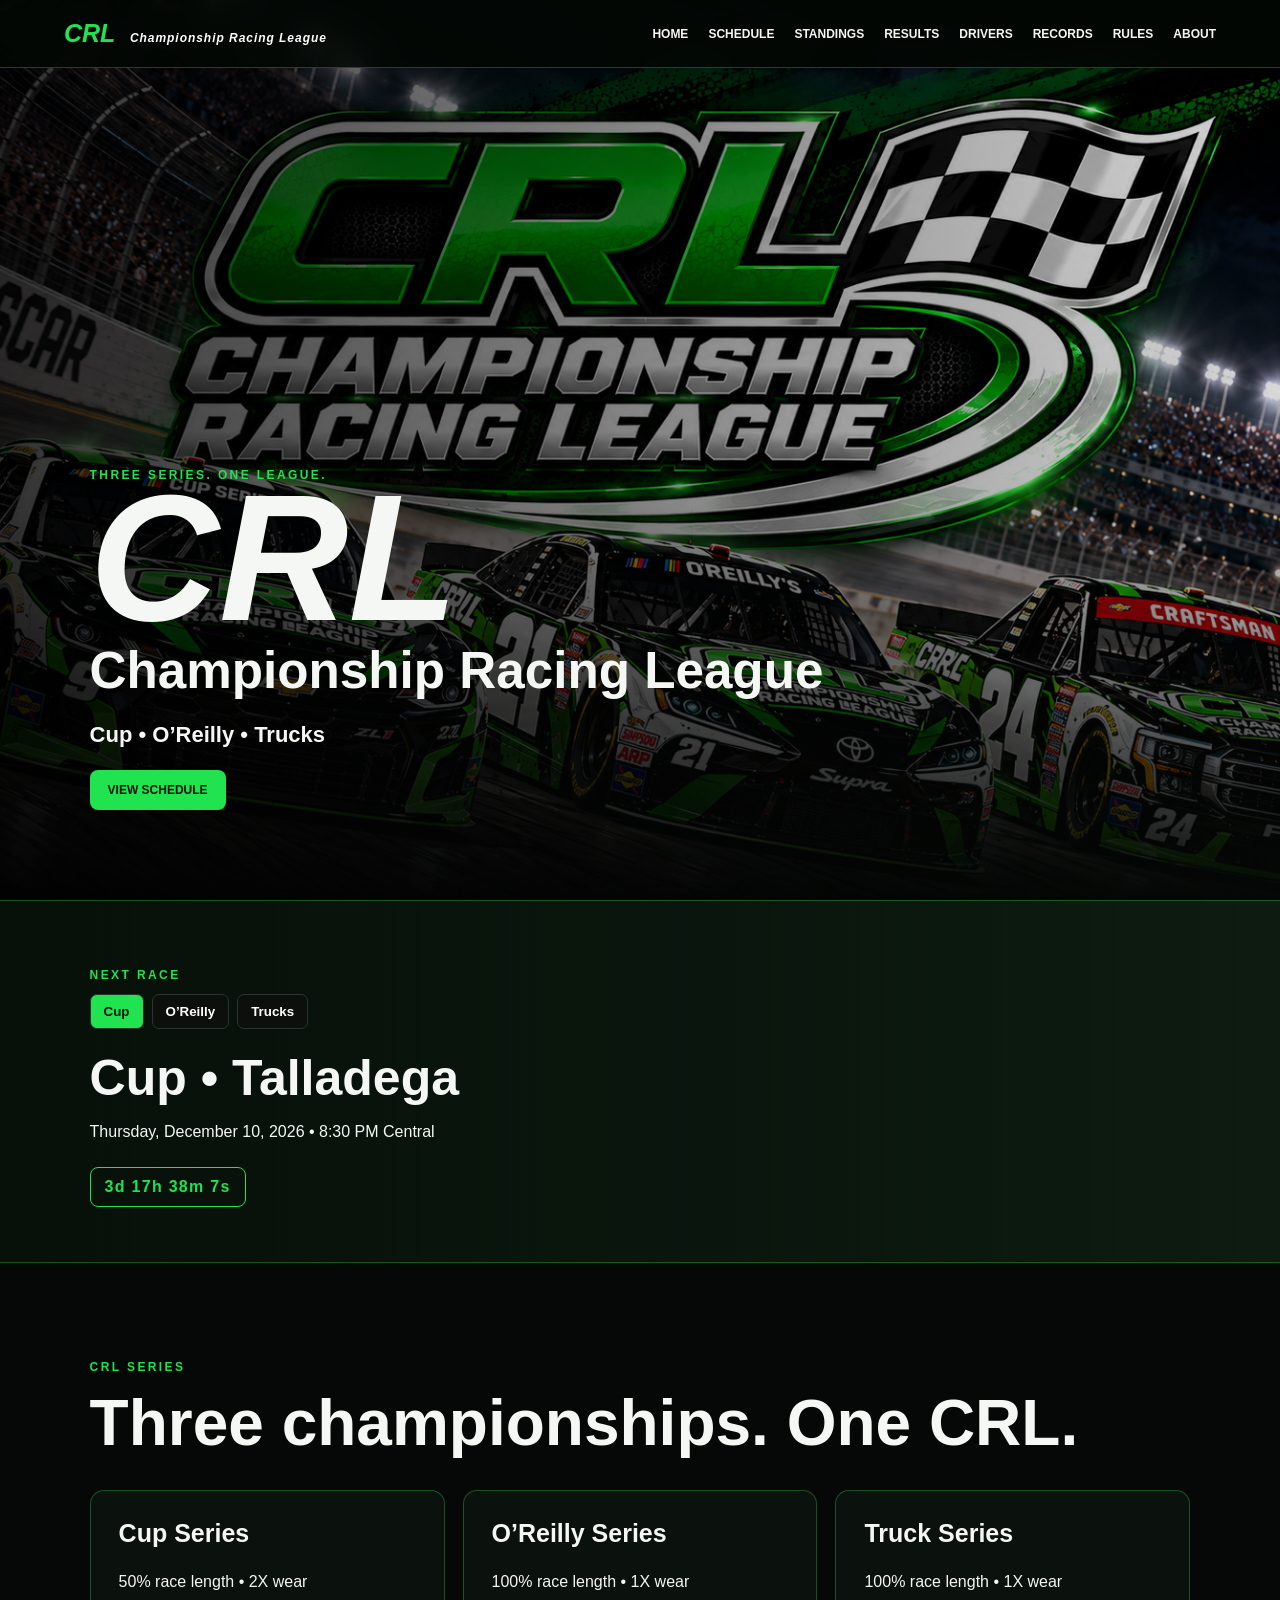
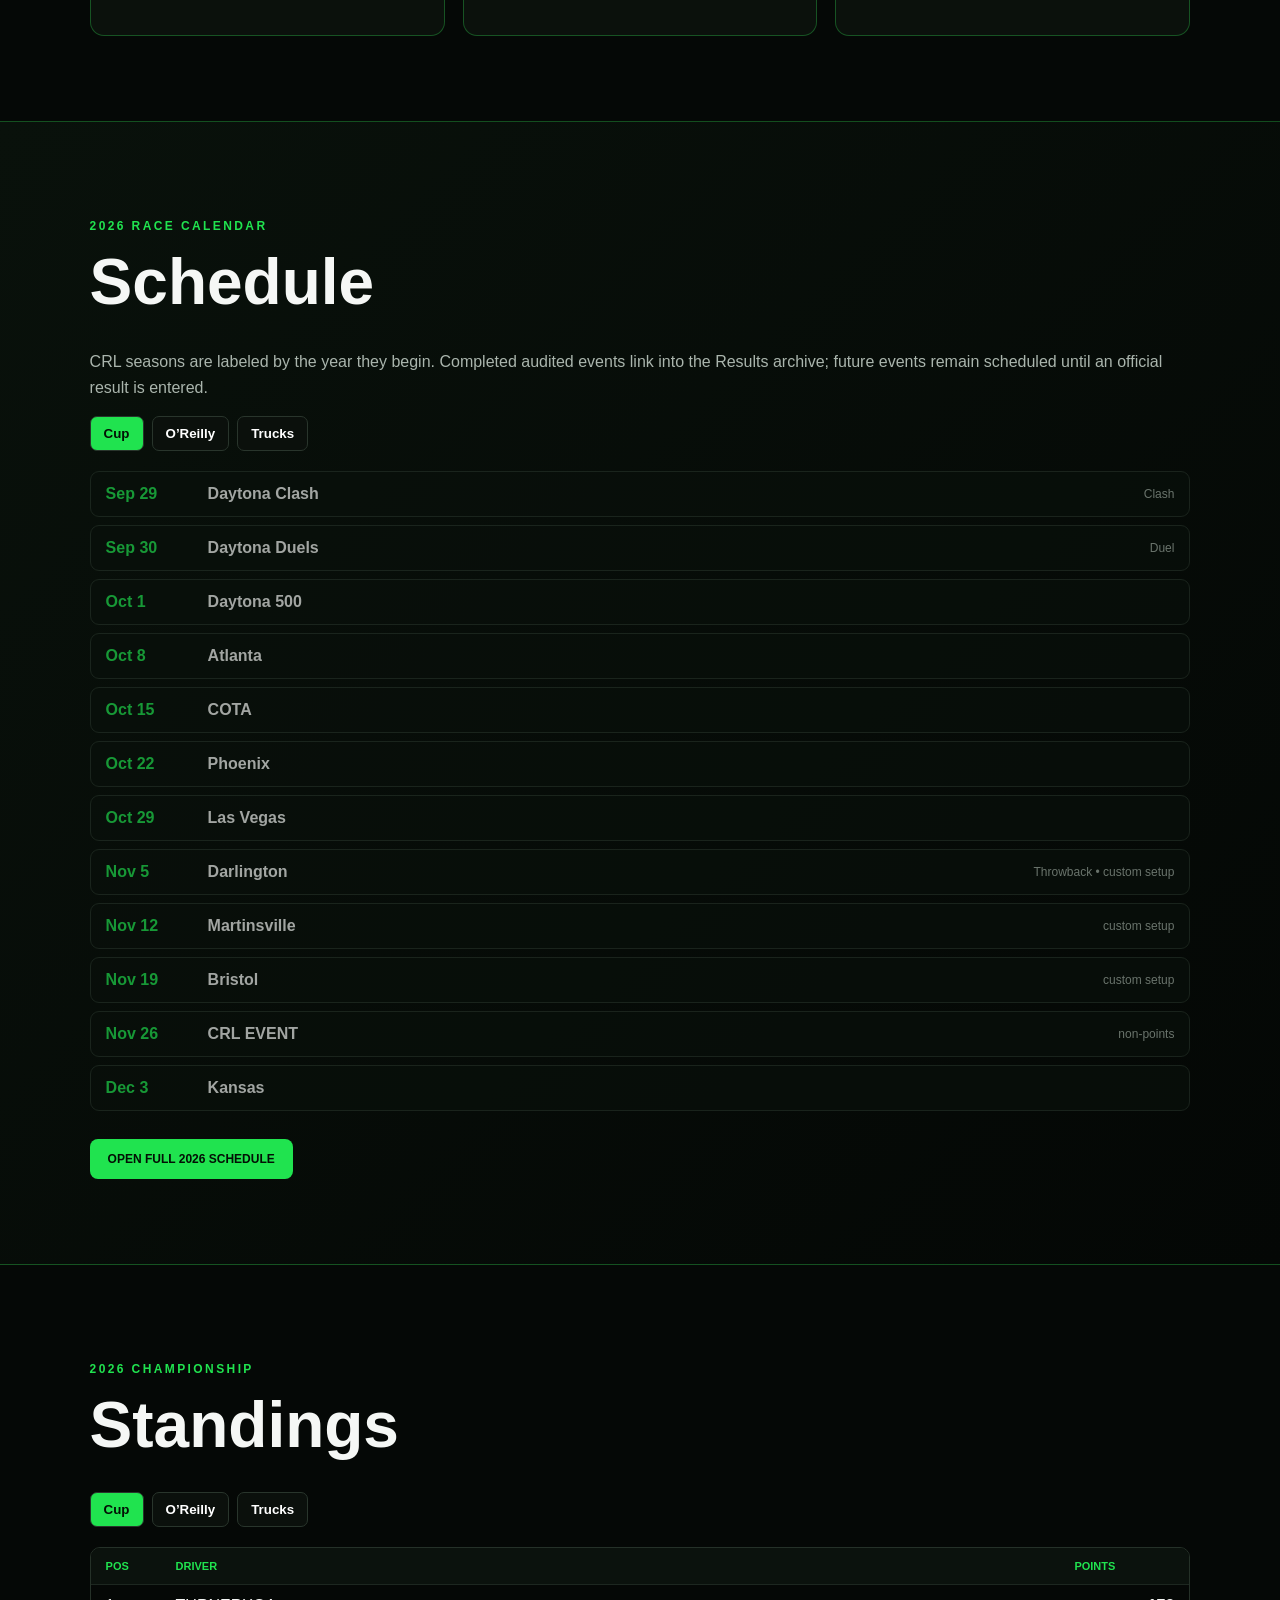
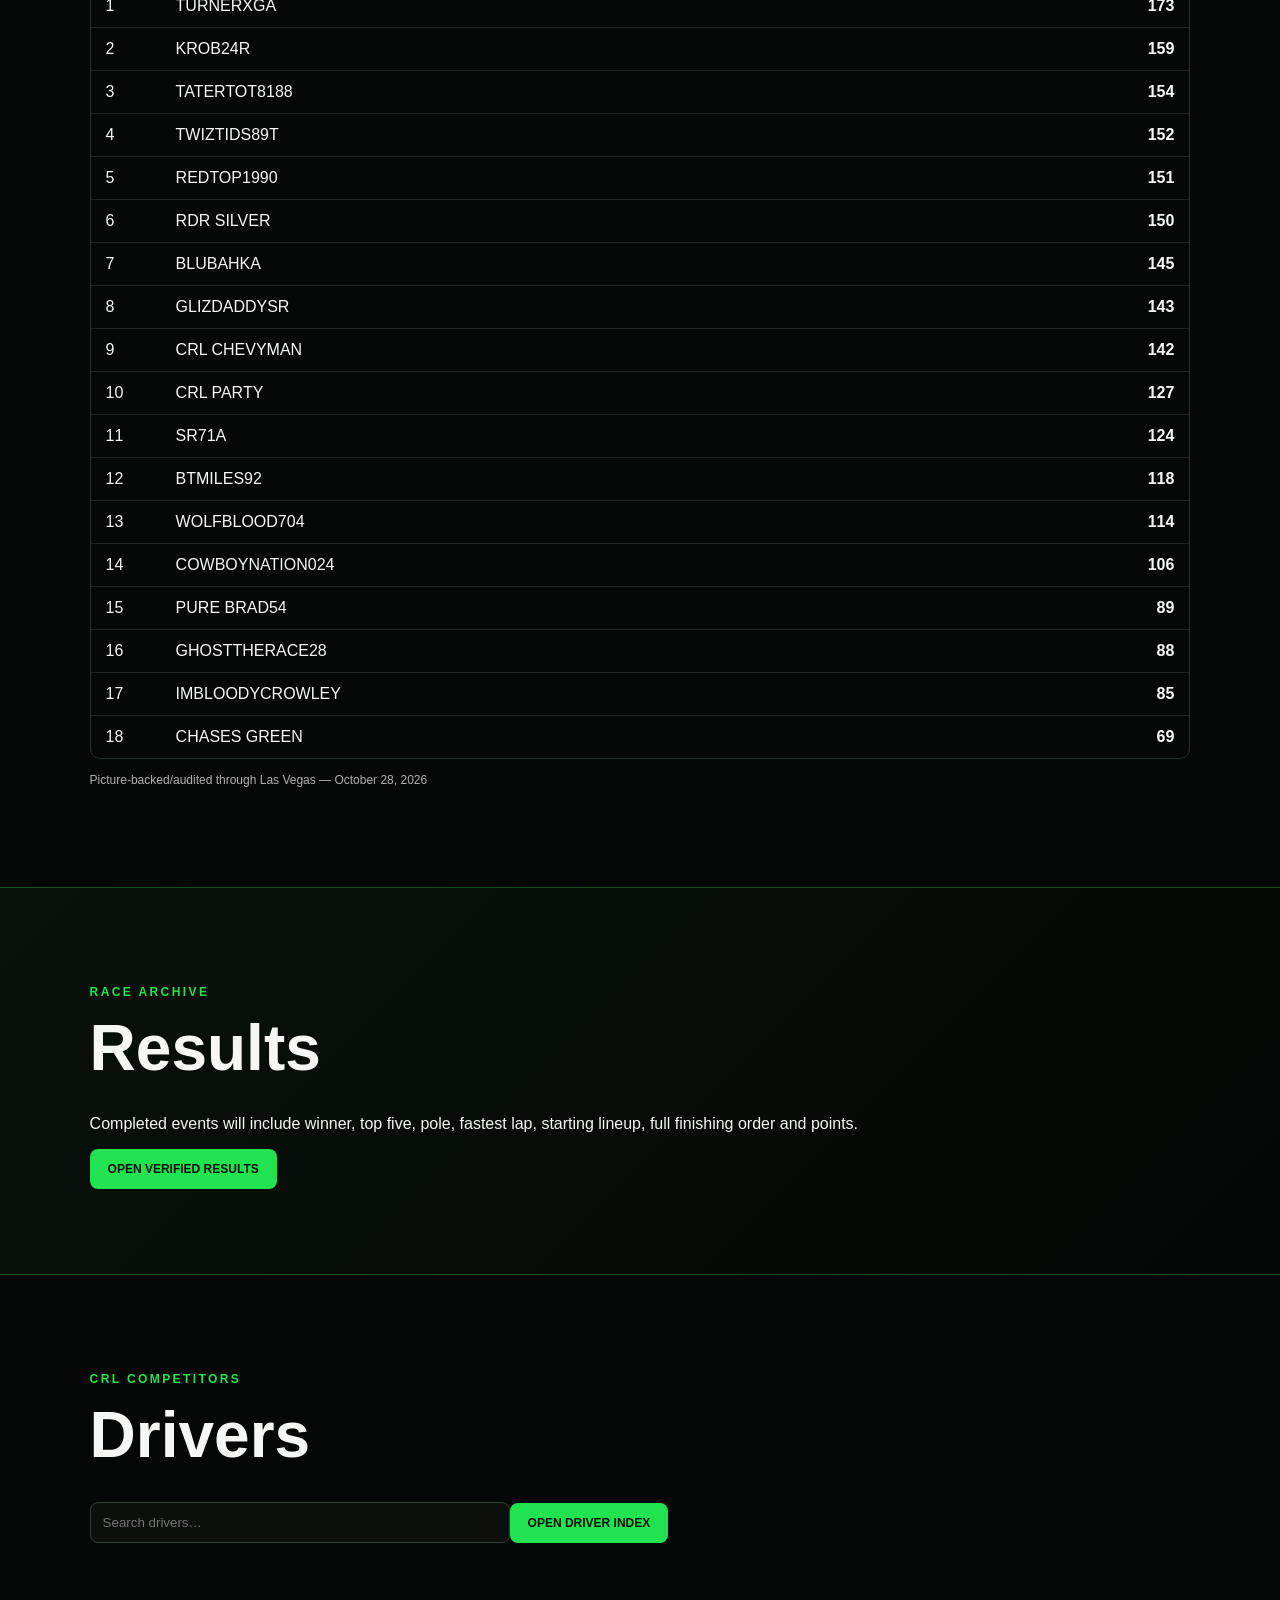
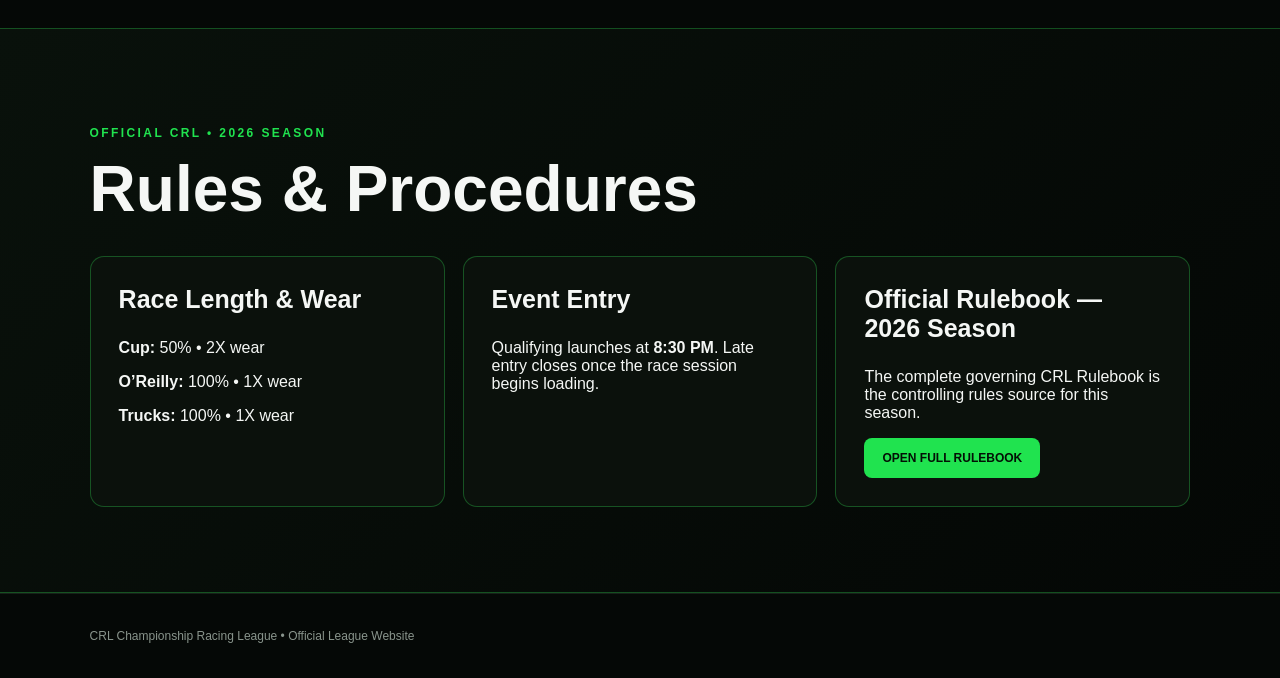
==== commit 97e6f12d: "Bust mobile cache for countdown switcher update" ====
--- a/index.html
+++ b/index.html
@@ -1 +1 @@
-<!doctype html><html lang="en"><head><meta charset="utf-8"><meta name="viewport" content="width=device-width,initial-scale=1"><title>CRL Championship Racing League</title><meta name="theme-color" content="#071009"><link rel="stylesheet" href="styles.css"></head><body><header><a class="brand" href="#home">CRL <span>Championship Racing League</span></a><button id="menu">☰</button><nav><a href="#home">Home</a><a href="schedule.html">Schedule</a><a href="#standings">Standings</a><a href="results.html">Results</a><a href="drivers.html">Drivers</a><a href="records.html">Records</a><a href="rulebook.html">Rules</a><a href="about.html">About</a></nav></header><main><section id="home" class="hero"><div class="shade"></div><div class="heroText"><p class="eyebrow">Three Series. One League.</p><h1>CRL</h1><h2>Championship Racing League</h2><p class="lead">Cup • O’Reilly • Trucks</p><a class="btn" href="#schedule">View Schedule</a></div></section><section id="next-race" class="section next-race"><p class="eyebrow">Next Race</p><div class="tabs next-race-tabs"><button class="active" data-next-series="cup">Cup</button><button data-next-series="oreilly">O’Reilly</button><button data-next-series="trucks">Trucks</button></div><div id="nextRaceCard"><h2>Loading next Cup event…</h2></div></section><section id="series" class="section"><p class="eyebrow">CRL Series</p><h2>Three championships. One CRL.</h2><div class="grid"><article><h3>Cup Series</h3><p>50% race length • 2X wear</p></article><article><h3>O’Reilly Series</h3><p>100% race length • 1X wear</p></article><article><h3>Truck Series</h3><p>100% race length • 1X wear</p></article></div></section><section id="schedule" class="section dark"><p class="eyebrow">2026 Race Calendar</p><h2>Schedule</h2><p class="section-copy">CRL seasons are labeled by the year they begin. Completed audited events link into the Results archive; future events remain scheduled until an official result is entered.</p><div class="tabs schedule-tabs"><button class="active" data-sched="cup">Cup</button><button data-sched="oreilly">O’Reilly</button><button data-sched="trucks">Trucks</button></div><div id="scheduleList" class="schedule-list"></div><a class="btn" href="schedule.html">Open Full 2026 Schedule</a></section><section id="standings" class="section"><p class="eyebrow">2026 Championship</p><h2>Standings</h2><div class="tabs standings-tabs"><button class="active" data-stand="cup">Cup</button><button data-stand="oreilly">O’Reilly</button><button data-stand="trucks">Trucks</button></div><div id="standingsTable" class="standings-table"></div><p class="audit-note" id="standingsAudit"></p></section><section id="results" class="section dark"><p class="eyebrow">Race Archive</p><h2>Results</h2><p>Completed events will include winner, top five, pole, fastest lap, starting lineup, full finishing order and points.</p><a class="btn" href="results.html">Open Verified Results</a></section><section id="drivers" class="section"><p class="eyebrow">CRL Competitors</p><h2>Drivers</h2><input type="search" placeholder="Search drivers…"><a class="btn" href="drivers.html">Open Driver Index</a></section><section id="rules" class="section dark"><p class="eyebrow">Official CRL • 2026 Season</p><h2>Rules & Procedures</h2><div class="grid"><article><h3>Race Length & Wear</h3><p><b>Cup:</b> 50% • 2X wear</p><p><b>O’Reilly:</b> 100% • 1X wear</p><p><b>Trucks:</b> 100% • 1X wear</p></article><article><h3>Event Entry</h3><p>Qualifying launches at <b>8:30 PM</b>. Late entry closes once the race session begins loading.</p></article><article><h3>Official Rulebook — 2026 Season</h3><p>The complete governing CRL Rulebook is the controlling rules source for this season.</p><a class="btn" href="rulebook.html">Open Full Rulebook</a></article></div></section></main><footer>CRL Championship Racing League • Official League Website</footer><script src="league-data.js"></script><script src="app.js"></script></body></html>+<!doctype html><html lang="en"><head><meta charset="utf-8"><meta name="viewport" content="width=device-width,initial-scale=1"><title>CRL Championship Racing League</title><meta name="theme-color" content="#071009"><link rel="stylesheet" href="styles.css"></head><body><header><a class="brand" href="#home">CRL <span>Championship Racing League</span></a><button id="menu">☰</button><nav><a href="#home">Home</a><a href="schedule.html">Schedule</a><a href="#standings">Standings</a><a href="results.html">Results</a><a href="drivers.html">Drivers</a><a href="records.html">Records</a><a href="rulebook.html">Rules</a><a href="about.html">About</a></nav></header><main><section id="home" class="hero"><div class="shade"></div><div class="heroText"><p class="eyebrow">Three Series. One League.</p><h1>CRL</h1><h2>Championship Racing League</h2><p class="lead">Cup • O’Reilly • Trucks</p><a class="btn" href="#schedule">View Schedule</a></div></section><section id="next-race" class="section next-race"><p class="eyebrow">Next Race</p><div class="tabs next-race-tabs"><button class="active" data-next-series="cup">Cup</button><button data-next-series="oreilly">O’Reilly</button><button data-next-series="trucks">Trucks</button></div><div id="nextRaceCard"><h2>Loading next Cup event…</h2></div></section><section id="series" class="section"><p class="eyebrow">CRL Series</p><h2>Three championships. One CRL.</h2><div class="grid"><article><h3>Cup Series</h3><p>50% race length • 2X wear</p></article><article><h3>O’Reilly Series</h3><p>100% race length • 1X wear</p></article><article><h3>Truck Series</h3><p>100% race length • 1X wear</p></article></div></section><section id="schedule" class="section dark"><p class="eyebrow">2026 Race Calendar</p><h2>Schedule</h2><p class="section-copy">CRL seasons are labeled by the year they begin. Completed audited events link into the Results archive; future events remain scheduled until an official result is entered.</p><div class="tabs schedule-tabs"><button class="active" data-sched="cup">Cup</button><button data-sched="oreilly">O’Reilly</button><button data-sched="trucks">Trucks</button></div><div id="scheduleList" class="schedule-list"></div><a class="btn" href="schedule.html">Open Full 2026 Schedule</a></section><section id="standings" class="section"><p class="eyebrow">2026 Championship</p><h2>Standings</h2><div class="tabs standings-tabs"><button class="active" data-stand="cup">Cup</button><button data-stand="oreilly">O’Reilly</button><button data-stand="trucks">Trucks</button></div><div id="standingsTable" class="standings-table"></div><p class="audit-note" id="standingsAudit"></p></section><section id="results" class="section dark"><p class="eyebrow">Race Archive</p><h2>Results</h2><p>Completed events will include winner, top five, pole, fastest lap, starting lineup, full finishing order and points.</p><a class="btn" href="results.html">Open Verified Results</a></section><section id="drivers" class="section"><p class="eyebrow">CRL Competitors</p><h2>Drivers</h2><input type="search" placeholder="Search drivers…"><a class="btn" href="drivers.html">Open Driver Index</a></section><section id="rules" class="section dark"><p class="eyebrow">Official CRL • 2026 Season</p><h2>Rules & Procedures</h2><div class="grid"><article><h3>Race Length & Wear</h3><p><b>Cup:</b> 50% • 2X wear</p><p><b>O’Reilly:</b> 100% • 1X wear</p><p><b>Trucks:</b> 100% • 1X wear</p></article><article><h3>Event Entry</h3><p>Qualifying launches at <b>8:30 PM</b>. Late entry closes once the race session begins loading.</p></article><article><h3>Official Rulebook — 2026 Season</h3><p>The complete governing CRL Rulebook is the controlling rules source for this season.</p><a class="btn" href="rulebook.html">Open Full Rulebook</a></article></div></section></main><footer>CRL Championship Racing League • Official League Website</footer><script src="league-data.js?v=20261031-2"></script><script src="app.js?v=20261031-2"></script></body></html>
--- a/styles.css
+++ b/styles.css
@@ -1 +1 @@
-:root{--g:#20e34f;--bg:#050806;--line:rgba(54,255,95,.28)}*{box-sizing:border-box}html{scroll-behavior:smooth}body{margin:0;background:var(--bg);color:#f5f7f5;font-family:Arial,Helvetica,sans-serif}a{color:inherit;text-decoration:none}header{position:fixed;z-index:20;top:0;width:100%;height:68px;padding:0 5vw;display:flex;align-items:center;background:rgba(3,7,4,.88);border-bottom:1px solid var(--line);backdrop-filter:blur(12px)}.brand{font-size:25px;font-weight:900;color:var(--g);font-style:italic}.brand span{font-size:12px;color:white;margin-left:8px;letter-spacing:.08em}nav{margin-left:auto;display:flex;gap:20px}nav a{font-size:12px;font-weight:800;text-transform:uppercase}nav a:hover{color:var(--g)}#menu{display:none;margin-left:auto;background:none;border:0;color:white;font-size:24px}.hero{min-height:100vh;position:relative;display:flex;align-items:flex-end;padding:10vh 7vw;background:#071009 url("Assets/crl-background.png") center/cover no-repeat}.shade{position:absolute;inset:0;background:linear-gradient(90deg,rgba(0,0,0,.8),rgba(0,0,0,.15)),linear-gradient(0deg,#050806,transparent 45%)}.heroText{position:relative}.eyebrow{color:var(--g);font-size:12px;font-weight:900;letter-spacing:.2em;text-transform:uppercase}.hero h1{font-size:clamp(80px,14vw,180px);line-height:.65;margin:18px 0 25px;font-style:italic}.hero h2{font-size:clamp(25px,4vw,52px);margin:0}.lead{font-size:22px;font-weight:800}.btn{display:inline-block;background:var(--g);color:#031005;padding:13px 18px;border-radius:8px;font-size:12px;font-weight:900;text-transform:uppercase}.section{padding:85px 7vw;max-width:1500px;margin:auto}.section>h2{font-size:clamp(38px,5vw,65px);margin:5px 0 30px}.dark{max-width:none;background:linear-gradient(135deg,#09110b,#040705);border-block:1px solid var(--line)}.grid{display:grid;grid-template-columns:repeat(3,1fr);gap:18px}.grid article{padding:28px;border:1px solid var(--line);border-radius:14px;background:#0b110c}.grid h3{font-size:25px;margin-top:0}.tabs{display:flex;gap:8px;margin-bottom:20px}.tabs button{padding:9px 13px;border-radius:7px;border:1px solid #29352c;background:#0b100c;color:white;font-weight:800}.tabs .active{background:var(--g);color:#031005}.empty{min-height:140px;display:grid;place-items:center;text-align:center;border:1px dashed #334238;border-radius:12px;color:#aab5ad;margin-top:20px;padding:25px}.table{display:grid;grid-template-columns:repeat(6,1fr);overflow:auto;border:1px solid #263229;border-radius:10px}.table>div{padding:14px;color:var(--g);font-size:11px;font-weight:900;text-transform:uppercase}.table p{grid-column:1/-1;text-align:center;color:#aab5ad;padding:35px}input{width:min(420px,100%);padding:12px;background:#0b100c;border:1px solid #304034;border-radius:8px;color:white}footer{padding:35px 7vw;color:#89948c;border-top:1px solid #172019;font-size:12px}@media(max-width:850px){nav{display:none;position:absolute;top:68px;left:0;right:0;padding:20px;background:#060a07;flex-direction:column}nav.open{display:flex}#menu{display:block}.grid{grid-template-columns:1fr}.hero{min-height:calc(100svh - 68px);padding:84px 7vw 9vh;background-position:center center;background-size:contain;background-color:#050806}.table{min-width:700px}.section{padding:65px 6vw}}.rulebook-page{padding-top:68px;max-width:1200px;margin:auto}.rulebook-hero{padding:70px 7vw 35px;background:linear-gradient(135deg,#0d1b10,#050806);border-bottom:1px solid var(--line)}.rulebook-hero h1{font-size:clamp(42px,7vw,82px);margin:8px 0}.rule-note{color:#aab5ad}.rule-jump{position:sticky;top:68px;z-index:10;display:flex;gap:6px;overflow-x:auto;padding:12px 7vw;background:rgba(5,8,6,.96);border-bottom:1px solid var(--line)}.rule-jump a{min-width:34px;text-align:center;padding:8px;border:1px solid #2a382e;border-radius:6px;font-size:12px;font-weight:900}.rule-jump a:hover{background:var(--g);color:#031005}.rulebook-content{padding:30px 7vw 80px}.rule-section{scroll-margin-top:125px;padding:30px 0;border-bottom:1px solid #1e2921}.rule-section h2{color:var(--g);font-size:clamp(25px,3vw,38px)}.rule-section h3{margin-top:25px;font-size:19px}.rule-section p{color:#d0d7d2;line-height:1.7}.rule-search{padding:22px 7vw;background:#08100a;border-bottom:1px solid var(--line)}.rule-search label{display:block;color:var(--g);font-size:13px;font-weight:900;text-transform:uppercase;letter-spacing:.12em;margin-bottom:9px}.rule-search-row{display:flex;gap:8px;max-width:760px}.rule-search-row input{max-width:none;flex:1}.rule-search-row button{padding:10px 14px;border:1px solid #304034;border-radius:8px;background:#101712;color:#fff;font-weight:800}.rule-search p{margin:9px 0 0;color:#9faaA2;font-size:12px}.rule-section[hidden]{display:none}@media(max-width:600px){.rule-search-row{flex-direction:column}.rule-search-row button{align-self:flex-start}}.next-race{padding-top:55px;padding-bottom:55px;background:linear-gradient(90deg,#071009,#0d1b10);border-block:1px solid var(--line)}.next-race h2{margin:4px 0;font-size:clamp(30px,4vw,50px)}.countdown{display:inline-block;margin-top:10px;padding:10px 14px;border:1px solid var(--g);border-radius:8px;color:var(--g);font-weight:900;letter-spacing:.08em}.section-copy,.audit-note{color:#aab5ad;line-height:1.6}.schedule-list{display:grid;gap:8px;margin:20px 0 28px}.sched-row{display:grid;grid-template-columns:90px 1fr minmax(0,220px);gap:12px;align-items:center;padding:13px 15px;border:1px solid #253128;border-radius:9px;background:#09100b}.sched-row time{color:var(--g);font-weight:900}.sched-row span{color:#9facA2;font-size:12px;text-align:right}.sched-row.past{opacity:.65}.standings-table{border:1px solid #253128;border-radius:10px;overflow:hidden}.stand-row{display:grid;grid-template-columns:70px 1fr 100px;padding:12px 15px;border-bottom:1px solid #1d2720}.stand-row:last-child{border-bottom:0}.stand-row.head{background:#0b120d;color:var(--g);font-size:11px;font-weight:900;text-transform:uppercase}.stand-row strong{text-align:right}.audit-note{font-size:12px;margin-top:12px}@media(max-width:600px){.sched-row{grid-template-columns:70px 1fr}.sched-row span{grid-column:2;text-align:left}.stand-row{grid-template-columns:45px 1fr 70px}}.driver-grid{display:grid;grid-template-columns:repeat(auto-fill,minmax(220px,1fr));gap:12px;margin-top:22px}.driver-card{padding:20px;border:1px solid var(--line);border-radius:12px;background:#0b110c}.driver-card h3{margin:0 0 7px}.driver-card p{margin:0;color:#9facA2;font-size:12px}.race-card{margin:10px 0;border:1px solid #253128;border-radius:10px;background:#09100b;overflow:hidden}.race-card summary{cursor:pointer;display:flex;justify-content:space-between;gap:18px;padding:16px 18px;list-style:none}.race-card summary::-webkit-details-marker{display:none}.race-card summary span{color:var(--g);font-weight:900}.race-detail{padding:0 18px 18px;border-top:1px solid #1d2720}.result-columns{display:grid;grid-template-columns:1fr 1fr;gap:18px}.result-columns>div{padding:12px 18px;border:1px solid #253128;border-radius:9px}.result-columns li{padding:4px}.driver-card summary{cursor:pointer;list-style:none}.driver-card summary::-webkit-details-marker{display:none}.driver-card summary h3{display:inline}.driver-card summary span{display:block;margin-top:7px;color:var(--g);font-size:11px;font-weight:900;text-transform:uppercase}.driver-stats{padding-top:14px;border-top:1px solid #253128;margin-top:14px}.driver-stats p{margin:7px 0}.driver-results-link{display:inline-block;margin-top:10px;color:var(--g);font-size:12px;font-weight:900}@media(max-width:600px){.result-columns{grid-template-columns:1fr}.race-card summary{flex-direction:column;gap:5px}}.driver-card-head{display:flex;gap:14px;align-items:center}.driver-photo-placeholder{width:72px;height:54px;border:1px solid var(--line);border-radius:8px;display:grid;place-items:center;background:linear-gradient(135deg,#101b12,#071009);color:var(--g);font-weight:900;font-style:italic}.driver-profile summary h3{margin:0 0 4px}.driver-profile summary p{margin:0 0 5px}.driver-stat-grid{display:grid;grid-template-columns:repeat(3,1fr);gap:8px;margin:14px 0}.driver-stat-grid div{padding:12px 8px;text-align:center;border:1px solid #253128;border-radius:8px;background:#08100a}.driver-stat-grid b{display:block;color:var(--g);font-size:22px}.driver-stat-grid small{display:block;margin-top:3px;color:#9facA2;text-transform:uppercase;font-size:9px;font-weight:800}.driver-ride-note{margin-top:12px!important;line-height:1.5}.driver-profile-grid{grid-template-columns:repeat(auto-fill,minmax(280px,1fr))}@media(max-width:600px){.driver-profile-grid{grid-template-columns:1fr}}.schedule-race{border:1px solid #253128;border-radius:10px;background:#09100b;overflow:hidden}.schedule-race summary{display:grid;grid-template-columns:110px 1fr minmax(0,220px);gap:12px;align-items:center;padding:14px 16px;cursor:pointer;list-style:none}.schedule-race summary::-webkit-details-marker{display:none}.schedule-race summary time{color:var(--g);font-weight:900}.schedule-race summary span{color:#9facA2;font-size:12px;text-align:right}.schedule-race.past{opacity:.92}.schedule-recap{display:grid;grid-template-columns:minmax(220px,360px) 1fr;gap:20px;padding:18px;border-top:1px solid #1d2720}.victory-placeholder{min-height:150px;border:1px dashed var(--line);border-radius:10px;background:linear-gradient(135deg,#0d1b10,#050806);display:flex;flex-direction:column;justify-content:center;align-items:center;text-align:center;padding:18px}.victory-placeholder span{color:var(--g);font-weight:900;text-transform:uppercase}.victory-placeholder small{color:#9facA2;margin-top:6px;line-height:1.4}.recap-facts h3{font-size:28px;margin:0 0 2px}.recap-facts>p{margin:5px 0;color:#d0d7d2}.recap-top5{margin:14px 0}.recap-top5 ol{margin:7px 0 16px;padding-left:22px}.recap-top5 li{padding:2px 0}@media(max-width:650px){.schedule-race summary{grid-template-columns:82px 1fr}.schedule-race summary span{grid-column:2;text-align:left}.schedule-recap{grid-template-columns:1fr}}+:root{--g:#20e34f;--bg:#050806;--line:rgba(54,255,95,.28)}*{box-sizing:border-box}html{scroll-behavior:smooth}body{margin:0;background:var(--bg);color:#f5f7f5;font-family:Arial,Helvetica,sans-serif}a{color:inherit;text-decoration:none}header{position:fixed;z-index:20;top:0;width:100%;height:68px;padding:0 5vw;display:flex;align-items:center;background:rgba(3,7,4,.88);border-bottom:1px solid var(--line);backdrop-filter:blur(12px)}.brand{font-size:25px;font-weight:900;color:var(--g);font-style:italic}.brand span{font-size:12px;color:white;margin-left:8px;letter-spacing:.08em}nav{margin-left:auto;display:flex;gap:20px}nav a{font-size:12px;font-weight:800;text-transform:uppercase}nav a:hover{color:var(--g)}#menu{display:none;margin-left:auto;background:none;border:0;color:white;font-size:24px}.hero{min-height:100vh;position:relative;display:flex;align-items:flex-end;padding:10vh 7vw;background:#071009 url("Assets/crl-background.png") center/cover no-repeat}.shade{position:absolute;inset:0;background:linear-gradient(90deg,rgba(0,0,0,.8),rgba(0,0,0,.15)),linear-gradient(0deg,#050806,transparent 45%)}.heroText{position:relative}.eyebrow{color:var(--g);font-size:12px;font-weight:900;letter-spacing:.2em;text-transform:uppercase}.hero h1{font-size:clamp(80px,14vw,180px);line-height:.65;margin:18px 0 25px;font-style:italic}.hero h2{font-size:clamp(25px,4vw,52px);margin:0}.lead{font-size:22px;font-weight:800}.btn{display:inline-block;background:var(--g);color:#031005;padding:13px 18px;border-radius:8px;font-size:12px;font-weight:900;text-transform:uppercase}.section{padding:85px 7vw;max-width:1500px;margin:auto}.section>h2{font-size:clamp(38px,5vw,65px);margin:5px 0 30px}.dark{max-width:none;background:linear-gradient(135deg,#09110b,#040705);border-block:1px solid var(--line)}.grid{display:grid;grid-template-columns:repeat(3,1fr);gap:18px}.grid article{padding:28px;border:1px solid var(--line);border-radius:14px;background:#0b110c}.grid h3{font-size:25px;margin-top:0}.tabs{display:flex;gap:8px;margin-bottom:20px}.tabs button{padding:9px 13px;border-radius:7px;border:1px solid #29352c;background:#0b100c;color:white;font-weight:800}.tabs .active{background:var(--g);color:#031005}.empty{min-height:140px;display:grid;place-items:center;text-align:center;border:1px dashed #334238;border-radius:12px;color:#aab5ad;margin-top:20px;padding:25px}.table{display:grid;grid-template-columns:repeat(6,1fr);overflow:auto;border:1px solid #263229;border-radius:10px}.table>div{padding:14px;color:var(--g);font-size:11px;font-weight:900;text-transform:uppercase}.table p{grid-column:1/-1;text-align:center;color:#aab5ad;padding:35px}input{width:min(420px,100%);padding:12px;background:#0b100c;border:1px solid #304034;border-radius:8px;color:white}footer{padding:35px 7vw;color:#89948c;border-top:1px solid #172019;font-size:12px}@media(max-width:850px){nav{display:none;position:absolute;top:68px;left:0;right:0;padding:20px;background:#060a07;flex-direction:column}nav.open{display:flex}#menu{display:block}.grid{grid-template-columns:1fr}.hero{min-height:calc(100svh - 68px);padding:84px 7vw 9vh;background-position:center 82px;background-size:100% auto;background-color:#050806}.table{min-width:700px}.section{padding:65px 6vw}}.rulebook-page{padding-top:68px;max-width:1200px;margin:auto}.rulebook-hero{padding:70px 7vw 35px;background:linear-gradient(135deg,#0d1b10,#050806);border-bottom:1px solid var(--line)}.rulebook-hero h1{font-size:clamp(42px,7vw,82px);margin:8px 0}.rule-note{color:#aab5ad}.rule-jump{position:sticky;top:68px;z-index:10;display:flex;gap:6px;overflow-x:auto;padding:12px 7vw;background:rgba(5,8,6,.96);border-bottom:1px solid var(--line)}.rule-jump a{min-width:34px;text-align:center;padding:8px;border:1px solid #2a382e;border-radius:6px;font-size:12px;font-weight:900}.rule-jump a:hover{background:var(--g);color:#031005}.rulebook-content{padding:30px 7vw 80px}.rule-section{scroll-margin-top:125px;padding:30px 0;border-bottom:1px solid #1e2921}.rule-section h2{color:var(--g);font-size:clamp(25px,3vw,38px)}.rule-section h3{margin-top:25px;font-size:19px}.rule-section p{color:#d0d7d2;line-height:1.7}.rule-search{padding:22px 7vw;background:#08100a;border-bottom:1px solid var(--line)}.rule-search label{display:block;color:var(--g);font-size:13px;font-weight:900;text-transform:uppercase;letter-spacing:.12em;margin-bottom:9px}.rule-search-row{display:flex;gap:8px;max-width:760px}.rule-search-row input{max-width:none;flex:1}.rule-search-row button{padding:10px 14px;border:1px solid #304034;border-radius:8px;background:#101712;color:#fff;font-weight:800}.rule-search p{margin:9px 0 0;color:#9faaA2;font-size:12px}.rule-section[hidden]{display:none}@media(max-width:600px){.rule-search-row{flex-direction:column}.rule-search-row button{align-self:flex-start}}.next-race{padding-top:55px;padding-bottom:55px;background:linear-gradient(90deg,#071009,#0d1b10);border-block:1px solid var(--line)}.next-race h2{margin:4px 0;font-size:clamp(30px,4vw,50px)}.countdown{display:inline-block;margin-top:10px;padding:10px 14px;border:1px solid var(--g);border-radius:8px;color:var(--g);font-weight:900;letter-spacing:.08em}.section-copy,.audit-note{color:#aab5ad;line-height:1.6}.schedule-list{display:grid;gap:8px;margin:20px 0 28px}.sched-row{display:grid;grid-template-columns:90px 1fr minmax(0,220px);gap:12px;align-items:center;padding:13px 15px;border:1px solid #253128;border-radius:9px;background:#09100b}.sched-row time{color:var(--g);font-weight:900}.sched-row span{color:#9facA2;font-size:12px;text-align:right}.sched-row.past{opacity:.65}.standings-table{border:1px solid #253128;border-radius:10px;overflow:hidden}.stand-row{display:grid;grid-template-columns:70px 1fr 100px;padding:12px 15px;border-bottom:1px solid #1d2720}.stand-row:last-child{border-bottom:0}.stand-row.head{background:#0b120d;color:var(--g);font-size:11px;font-weight:900;text-transform:uppercase}.stand-row strong{text-align:right}.audit-note{font-size:12px;margin-top:12px}@media(max-width:600px){.sched-row{grid-template-columns:70px 1fr}.sched-row span{grid-column:2;text-align:left}.stand-row{grid-template-columns:45px 1fr 70px}}.driver-grid{display:grid;grid-template-columns:repeat(auto-fill,minmax(220px,1fr));gap:12px;margin-top:22px}.driver-card{padding:20px;border:1px solid var(--line);border-radius:12px;background:#0b110c}.driver-card h3{margin:0 0 7px}.driver-card p{margin:0;color:#9facA2;font-size:12px}.race-card{margin:10px 0;border:1px solid #253128;border-radius:10px;background:#09100b;overflow:hidden}.race-card summary{cursor:pointer;display:flex;justify-content:space-between;gap:18px;padding:16px 18px;list-style:none}.race-card summary::-webkit-details-marker{display:none}.race-card summary span{color:var(--g);font-weight:900}.race-detail{padding:0 18px 18px;border-top:1px solid #1d2720}.result-columns{display:grid;grid-template-columns:1fr 1fr;gap:18px}.result-columns>div{padding:12px 18px;border:1px solid #253128;border-radius:9px}.result-columns li{padding:4px}.driver-card summary{cursor:pointer;list-style:none}.driver-card summary::-webkit-details-marker{display:none}.driver-card summary h3{display:inline}.driver-card summary span{display:block;margin-top:7px;color:var(--g);font-size:11px;font-weight:900;text-transform:uppercase}.driver-stats{padding-top:14px;border-top:1px solid #253128;margin-top:14px}.driver-stats p{margin:7px 0}.driver-results-link{display:inline-block;margin-top:10px;color:var(--g);font-size:12px;font-weight:900}@media(max-width:600px){.result-columns{grid-template-columns:1fr}.race-card summary{flex-direction:column;gap:5px}}.driver-card-head{display:flex;gap:14px;align-items:center}.driver-photo-placeholder{width:72px;height:54px;border:1px solid var(--line);border-radius:8px;display:grid;place-items:center;background:linear-gradient(135deg,#101b12,#071009);color:var(--g);font-weight:900;font-style:italic}.driver-profile summary h3{margin:0 0 4px}.driver-profile summary p{margin:0 0 5px}.driver-stat-grid{display:grid;grid-template-columns:repeat(3,1fr);gap:8px;margin:14px 0}.driver-stat-grid div{padding:12px 8px;text-align:center;border:1px solid #253128;border-radius:8px;background:#08100a}.driver-stat-grid b{display:block;color:var(--g);font-size:22px}.driver-stat-grid small{display:block;margin-top:3px;color:#9facA2;text-transform:uppercase;font-size:9px;font-weight:800}.driver-ride-note{margin-top:12px!important;line-height:1.5}.driver-profile-grid{grid-template-columns:repeat(auto-fill,minmax(280px,1fr))}@media(max-width:600px){.driver-profile-grid{grid-template-columns:1fr}}.schedule-race{border:1px solid #253128;border-radius:10px;background:#09100b;overflow:hidden}.schedule-race summary{display:grid;grid-template-columns:110px 1fr minmax(0,220px);gap:12px;align-items:center;padding:14px 16px;cursor:pointer;list-style:none}.schedule-race summary::-webkit-details-marker{display:none}.schedule-race summary time{color:var(--g);font-weight:900}.schedule-race summary span{color:#9facA2;font-size:12px;text-align:right}.schedule-race.past{opacity:.92}.schedule-recap{display:grid;grid-template-columns:minmax(220px,360px) 1fr;gap:20px;padding:18px;border-top:1px solid #1d2720}.victory-placeholder{min-height:150px;border:1px dashed var(--line);border-radius:10px;background:linear-gradient(135deg,#0d1b10,#050806);display:flex;flex-direction:column;justify-content:center;align-items:center;text-align:center;padding:18px}.victory-placeholder span{color:var(--g);font-weight:900;text-transform:uppercase}.victory-placeholder small{color:#9facA2;margin-top:6px;line-height:1.4}.recap-facts h3{font-size:28px;margin:0 0 2px}.recap-facts>p{margin:5px 0;color:#d0d7d2}.recap-top5{margin:14px 0}.recap-top5 ol{margin:7px 0 16px;padding-left:22px}.recap-top5 li{padding:2px 0}@media(max-width:650px){.schedule-race summary{grid-template-columns:82px 1fr}.schedule-race summary span{grid-column:2;text-align:left}.schedule-recap{grid-template-columns:1fr}}
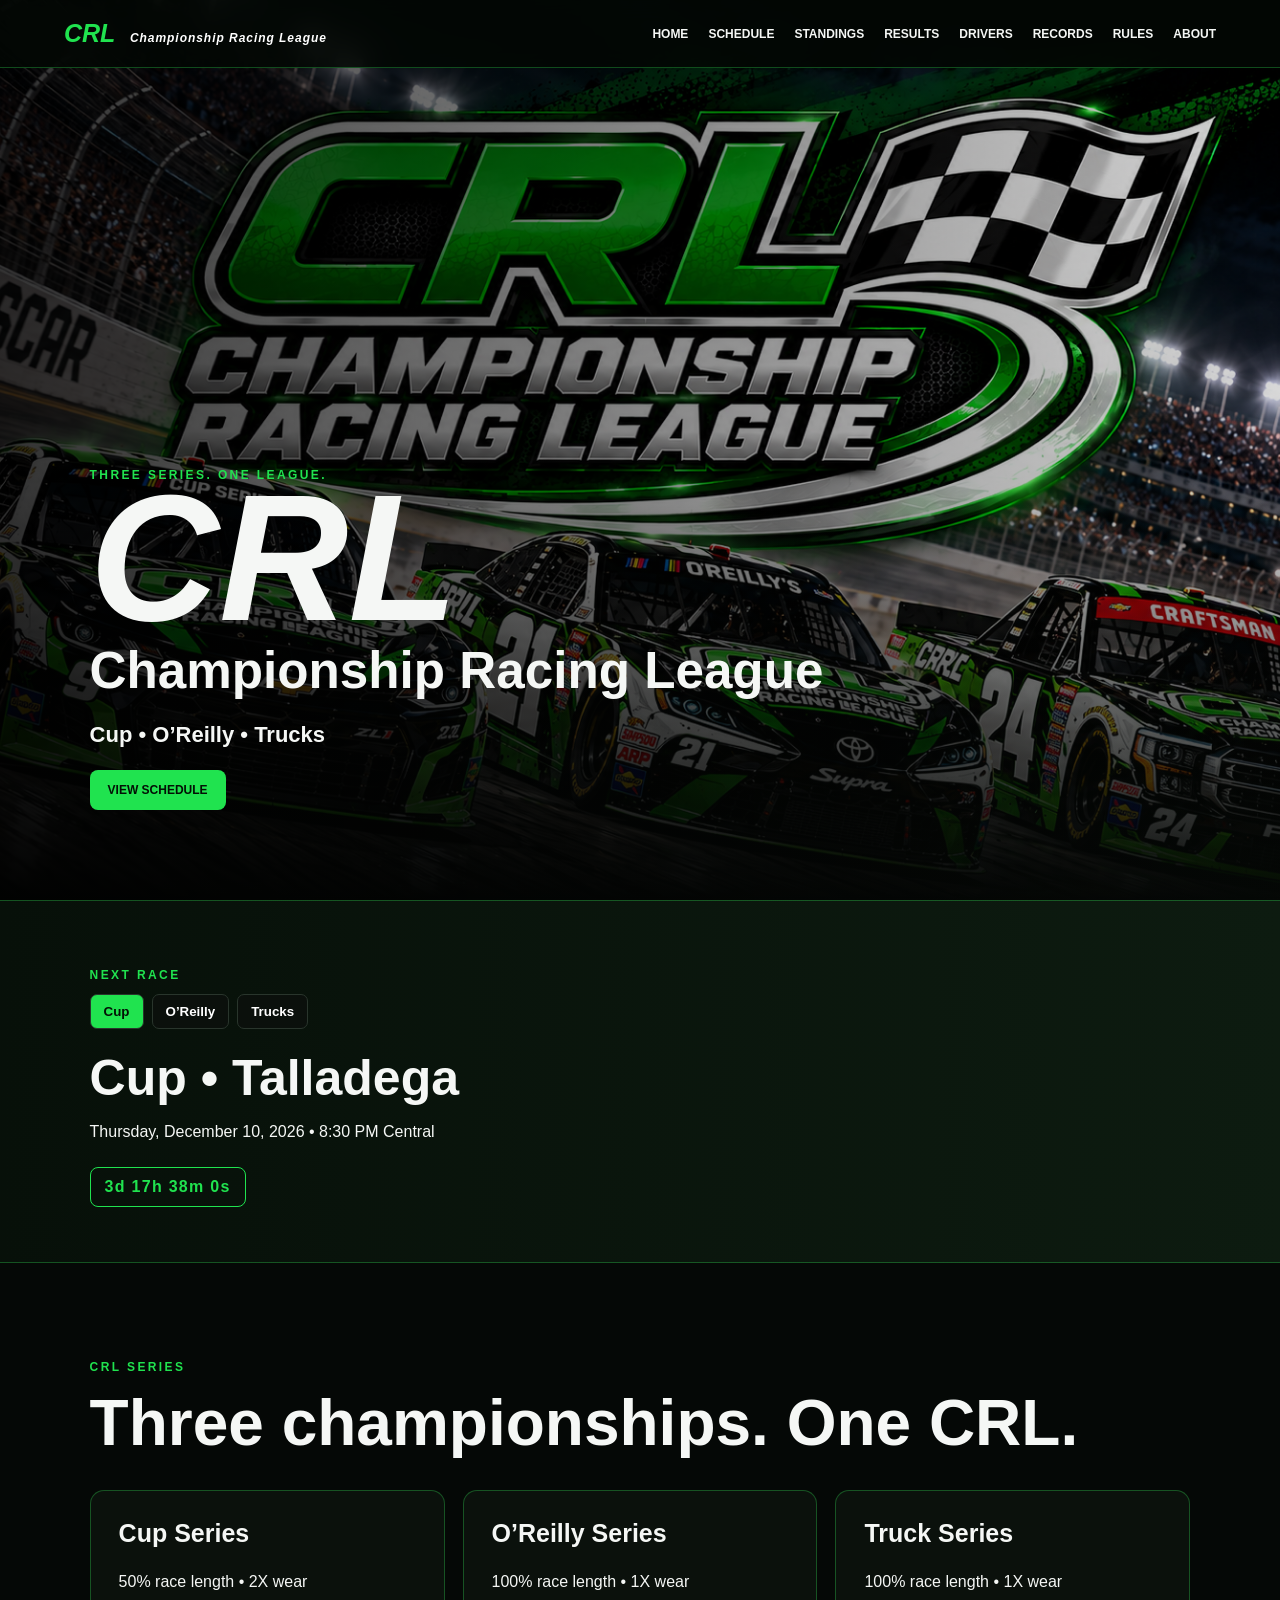
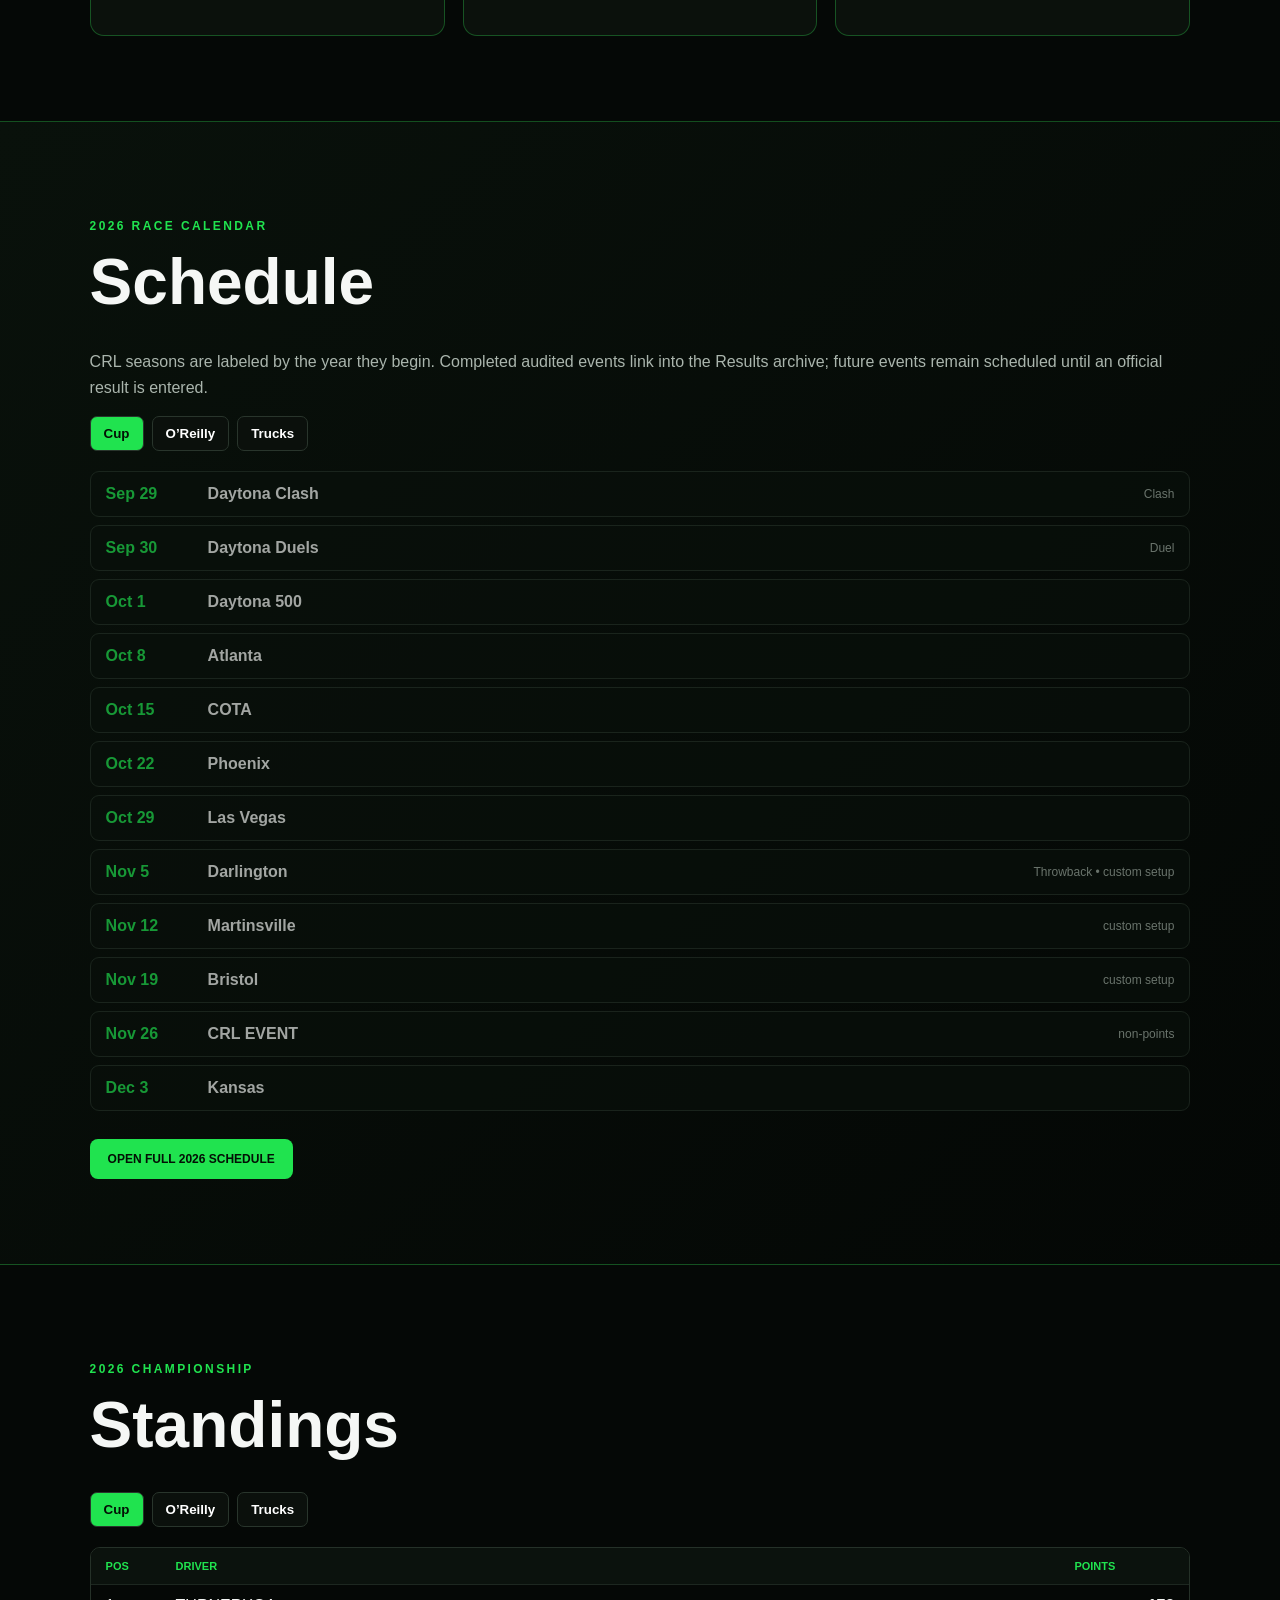
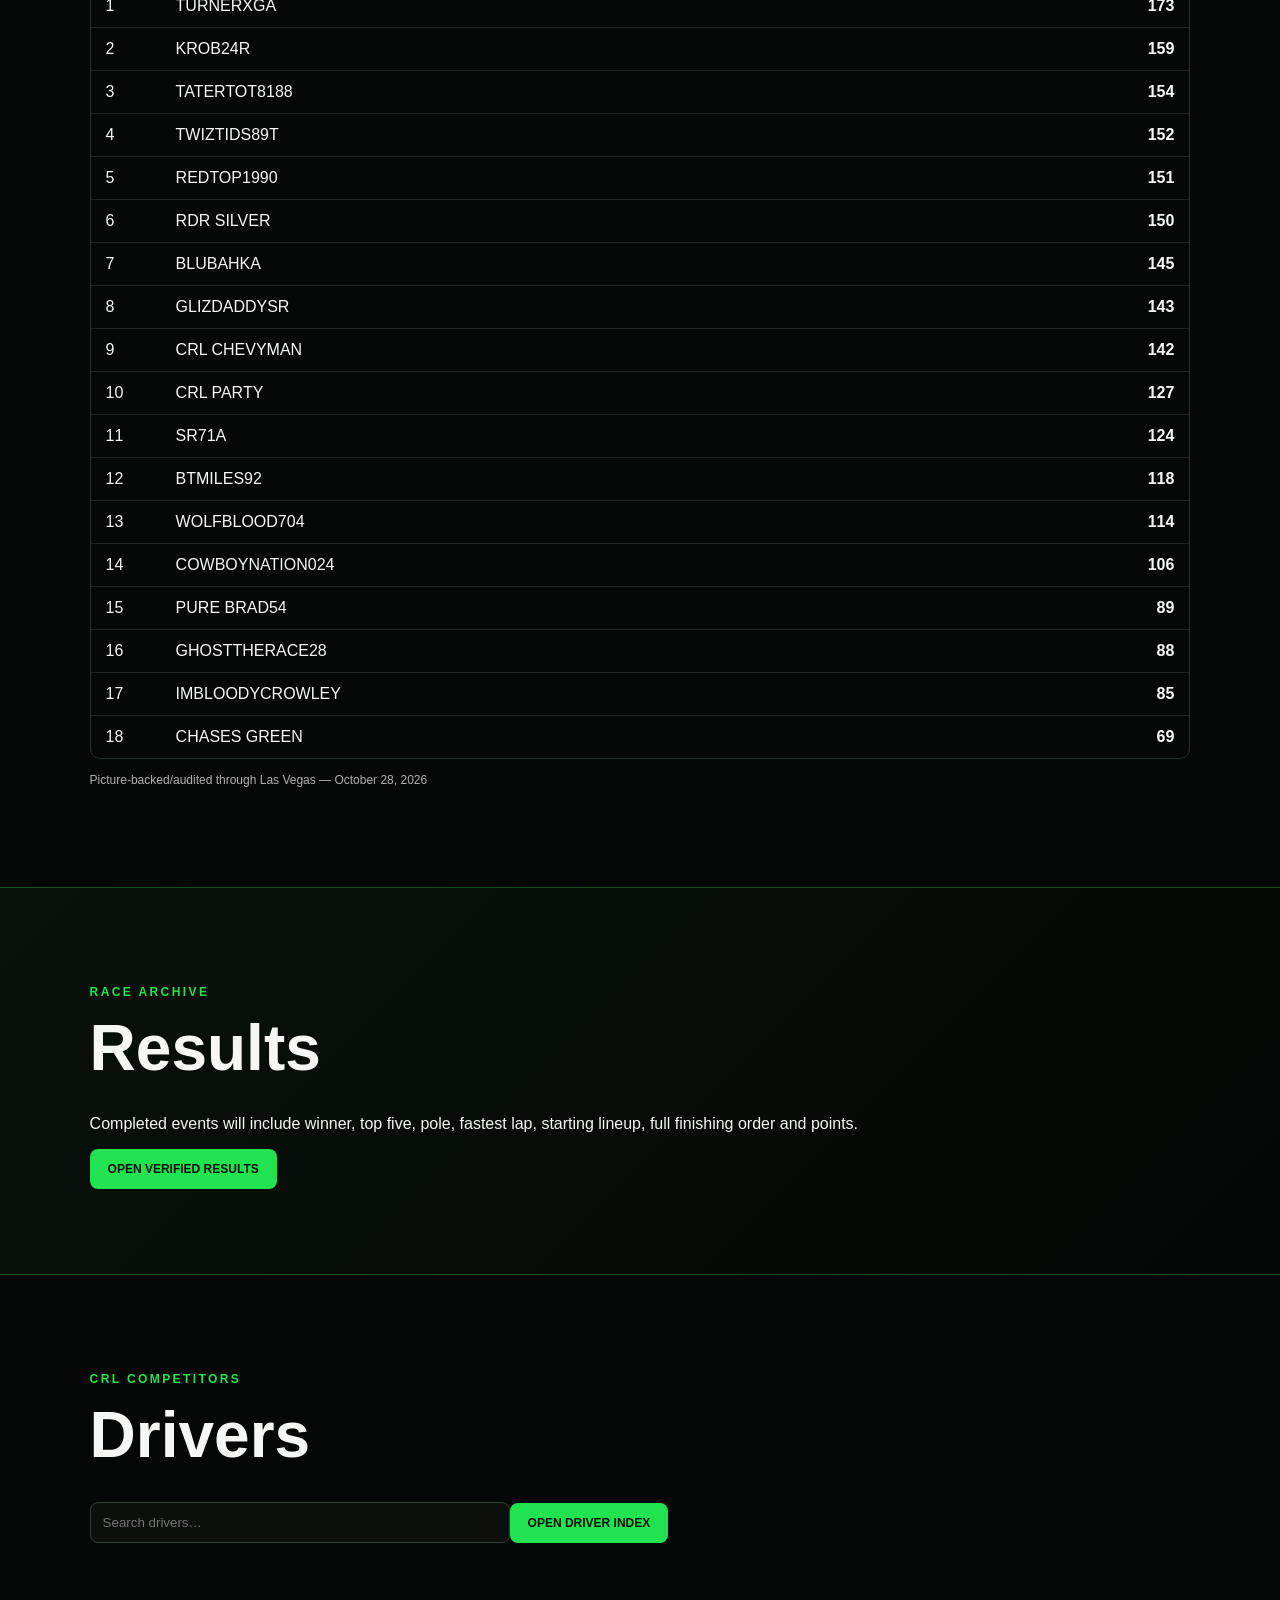
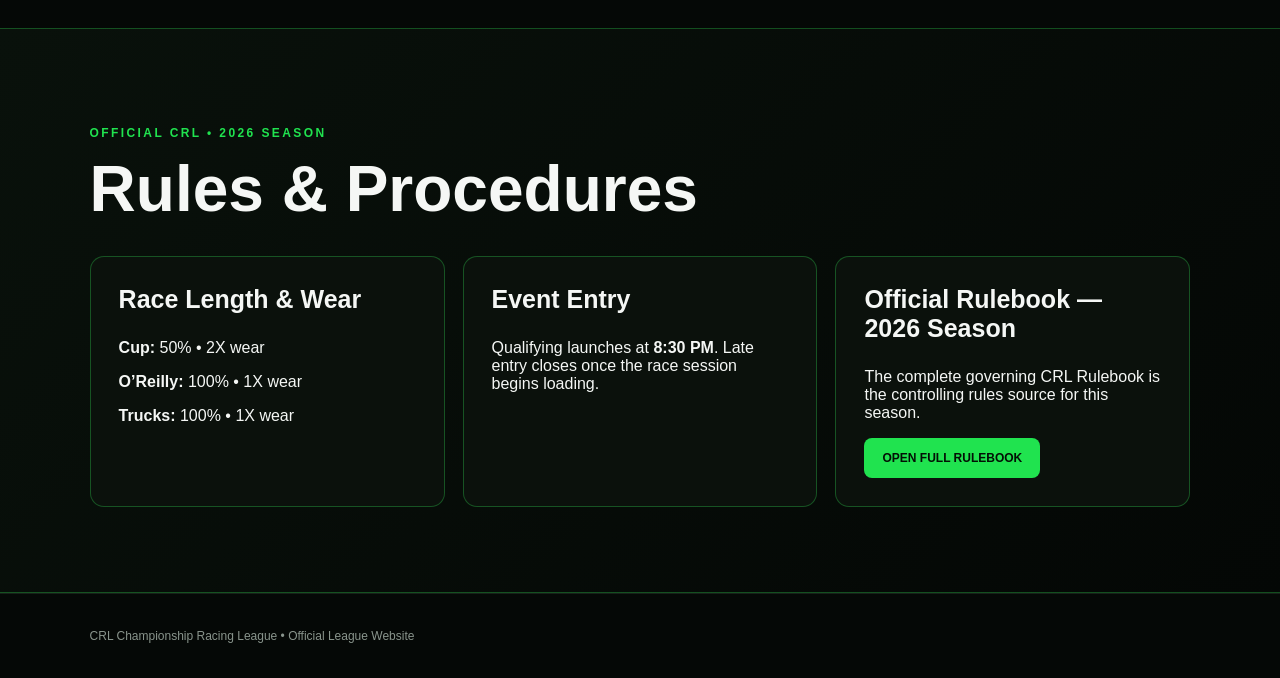
==== commit 33b7e7ed: "Refresh homepage cache after Truck countdown time fix" ====
--- a/index.html
+++ b/index.html
@@ -1 +1 @@
-<!doctype html><html lang="en"><head><meta charset="utf-8"><meta name="viewport" content="width=device-width,initial-scale=1"><title>CRL Championship Racing League</title><meta name="theme-color" content="#071009"><link rel="stylesheet" href="styles.css"></head><body><header><a class="brand" href="#home">CRL <span>Championship Racing League</span></a><button id="menu">☰</button><nav><a href="#home">Home</a><a href="schedule.html">Schedule</a><a href="#standings">Standings</a><a href="results.html">Results</a><a href="drivers.html">Drivers</a><a href="records.html">Records</a><a href="rulebook.html">Rules</a><a href="about.html">About</a></nav></header><main><section id="home" class="hero"><div class="shade"></div><div class="heroText"><p class="eyebrow">Three Series. One League.</p><h1>CRL</h1><h2>Championship Racing League</h2><p class="lead">Cup • O’Reilly • Trucks</p><a class="btn" href="#schedule">View Schedule</a></div></section><section id="next-race" class="section next-race"><p class="eyebrow">Next Race</p><div class="tabs next-race-tabs"><button class="active" data-next-series="cup">Cup</button><button data-next-series="oreilly">O’Reilly</button><button data-next-series="trucks">Trucks</button></div><div id="nextRaceCard"><h2>Loading next Cup event…</h2></div></section><section id="series" class="section"><p class="eyebrow">CRL Series</p><h2>Three championships. One CRL.</h2><div class="grid"><article><h3>Cup Series</h3><p>50% race length • 2X wear</p></article><article><h3>O’Reilly Series</h3><p>100% race length • 1X wear</p></article><article><h3>Truck Series</h3><p>100% race length • 1X wear</p></article></div></section><section id="schedule" class="section dark"><p class="eyebrow">2026 Race Calendar</p><h2>Schedule</h2><p class="section-copy">CRL seasons are labeled by the year they begin. Completed audited events link into the Results archive; future events remain scheduled until an official result is entered.</p><div class="tabs schedule-tabs"><button class="active" data-sched="cup">Cup</button><button data-sched="oreilly">O’Reilly</button><button data-sched="trucks">Trucks</button></div><div id="scheduleList" class="schedule-list"></div><a class="btn" href="schedule.html">Open Full 2026 Schedule</a></section><section id="standings" class="section"><p class="eyebrow">2026 Championship</p><h2>Standings</h2><div class="tabs standings-tabs"><button class="active" data-stand="cup">Cup</button><button data-stand="oreilly">O’Reilly</button><button data-stand="trucks">Trucks</button></div><div id="standingsTable" class="standings-table"></div><p class="audit-note" id="standingsAudit"></p></section><section id="results" class="section dark"><p class="eyebrow">Race Archive</p><h2>Results</h2><p>Completed events will include winner, top five, pole, fastest lap, starting lineup, full finishing order and points.</p><a class="btn" href="results.html">Open Verified Results</a></section><section id="drivers" class="section"><p class="eyebrow">CRL Competitors</p><h2>Drivers</h2><input type="search" placeholder="Search drivers…"><a class="btn" href="drivers.html">Open Driver Index</a></section><section id="rules" class="section dark"><p class="eyebrow">Official CRL • 2026 Season</p><h2>Rules & Procedures</h2><div class="grid"><article><h3>Race Length & Wear</h3><p><b>Cup:</b> 50% • 2X wear</p><p><b>O’Reilly:</b> 100% • 1X wear</p><p><b>Trucks:</b> 100% • 1X wear</p></article><article><h3>Event Entry</h3><p>Qualifying launches at <b>8:30 PM</b>. Late entry closes once the race session begins loading.</p></article><article><h3>Official Rulebook — 2026 Season</h3><p>The complete governing CRL Rulebook is the controlling rules source for this season.</p><a class="btn" href="rulebook.html">Open Full Rulebook</a></article></div></section></main><footer>CRL Championship Racing League • Official League Website</footer><script src="league-data.js?v=20261031-2"></script><script src="app.js?v=20261031-2"></script></body></html>+<!doctype html><html lang="en"><head><meta charset="utf-8"><meta name="viewport" content="width=device-width,initial-scale=1"><title>CRL Championship Racing League</title><meta name="theme-color" content="#071009"><link rel="stylesheet" href="styles.css"></head><body><header><a class="brand" href="#home">CRL <span>Championship Racing League</span></a><button id="menu">☰</button><nav><a href="#home">Home</a><a href="schedule.html">Schedule</a><a href="#standings">Standings</a><a href="results.html">Results</a><a href="drivers.html">Drivers</a><a href="records.html">Records</a><a href="rulebook.html">Rules</a><a href="about.html">About</a></nav></header><main><section id="home" class="hero"><div class="shade"></div><div class="heroText"><p class="eyebrow">Three Series. One League.</p><h1>CRL</h1><h2>Championship Racing League</h2><p class="lead">Cup • O’Reilly • Trucks</p><a class="btn" href="#schedule">View Schedule</a></div></section><section id="next-race" class="section next-race"><p class="eyebrow">Next Race</p><div class="tabs next-race-tabs"><button class="active" data-next-series="cup">Cup</button><button data-next-series="oreilly">O’Reilly</button><button data-next-series="trucks">Trucks</button></div><div id="nextRaceCard"><h2>Loading next Cup event…</h2></div></section><section id="series" class="section"><p class="eyebrow">CRL Series</p><h2>Three championships. One CRL.</h2><div class="grid"><article><h3>Cup Series</h3><p>50% race length • 2X wear</p></article><article><h3>O’Reilly Series</h3><p>100% race length • 1X wear</p></article><article><h3>Truck Series</h3><p>100% race length • 1X wear</p></article></div></section><section id="schedule" class="section dark"><p class="eyebrow">2026 Race Calendar</p><h2>Schedule</h2><p class="section-copy">CRL seasons are labeled by the year they begin. Completed audited events link into the Results archive; future events remain scheduled until an official result is entered.</p><div class="tabs schedule-tabs"><button class="active" data-sched="cup">Cup</button><button data-sched="oreilly">O’Reilly</button><button data-sched="trucks">Trucks</button></div><div id="scheduleList" class="schedule-list"></div><a class="btn" href="schedule.html">Open Full 2026 Schedule</a></section><section id="standings" class="section"><p class="eyebrow">2026 Championship</p><h2>Standings</h2><div class="tabs standings-tabs"><button class="active" data-stand="cup">Cup</button><button data-stand="oreilly">O’Reilly</button><button data-stand="trucks">Trucks</button></div><div id="standingsTable" class="standings-table"></div><p class="audit-note" id="standingsAudit"></p></section><section id="results" class="section dark"><p class="eyebrow">Race Archive</p><h2>Results</h2><p>Completed events will include winner, top five, pole, fastest lap, starting lineup, full finishing order and points.</p><a class="btn" href="results.html">Open Verified Results</a></section><section id="drivers" class="section"><p class="eyebrow">CRL Competitors</p><h2>Drivers</h2><input type="search" placeholder="Search drivers…"><a class="btn" href="drivers.html">Open Driver Index</a></section><section id="rules" class="section dark"><p class="eyebrow">Official CRL • 2026 Season</p><h2>Rules & Procedures</h2><div class="grid"><article><h3>Race Length & Wear</h3><p><b>Cup:</b> 50% • 2X wear</p><p><b>O’Reilly:</b> 100% • 1X wear</p><p><b>Trucks:</b> 100% • 1X wear</p></article><article><h3>Event Entry</h3><p>Qualifying launches at <b>8:30 PM</b>. Late entry closes once the race session begins loading.</p></article><article><h3>Official Rulebook — 2026 Season</h3><p>The complete governing CRL Rulebook is the controlling rules source for this season.</p><a class="btn" href="rulebook.html">Open Full Rulebook</a></article></div></section></main><footer>CRL Championship Racing League • Official League Website</footer><script src="league-data.js?v=20261031-2"></script><script src="app.js?v=20261031-3"></script></body></html>
--- a/styles.css
+++ b/styles.css
@@ -1 +1,2 @@
-:root{--g:#20e34f;--bg:#050806;--line:rgba(54,255,95,.28)}*{box-sizing:border-box}html{scroll-behavior:smooth}body{margin:0;background:var(--bg);color:#f5f7f5;font-family:Arial,Helvetica,sans-serif}a{color:inherit;text-decoration:none}header{position:fixed;z-index:20;top:0;width:100%;height:68px;padding:0 5vw;display:flex;align-items:center;background:rgba(3,7,4,.88);border-bottom:1px solid var(--line);backdrop-filter:blur(12px)}.brand{font-size:25px;font-weight:900;color:var(--g);font-style:italic}.brand span{font-size:12px;color:white;margin-left:8px;letter-spacing:.08em}nav{margin-left:auto;display:flex;gap:20px}nav a{font-size:12px;font-weight:800;text-transform:uppercase}nav a:hover{color:var(--g)}#menu{display:none;margin-left:auto;background:none;border:0;color:white;font-size:24px}.hero{min-height:100vh;position:relative;display:flex;align-items:flex-end;padding:10vh 7vw;background:#071009 url("Assets/crl-background.png") center/cover no-repeat}.shade{position:absolute;inset:0;background:linear-gradient(90deg,rgba(0,0,0,.8),rgba(0,0,0,.15)),linear-gradient(0deg,#050806,transparent 45%)}.heroText{position:relative}.eyebrow{color:var(--g);font-size:12px;font-weight:900;letter-spacing:.2em;text-transform:uppercase}.hero h1{font-size:clamp(80px,14vw,180px);line-height:.65;margin:18px 0 25px;font-style:italic}.hero h2{font-size:clamp(25px,4vw,52px);margin:0}.lead{font-size:22px;font-weight:800}.btn{display:inline-block;background:var(--g);color:#031005;padding:13px 18px;border-radius:8px;font-size:12px;font-weight:900;text-transform:uppercase}.section{padding:85px 7vw;max-width:1500px;margin:auto}.section>h2{font-size:clamp(38px,5vw,65px);margin:5px 0 30px}.dark{max-width:none;background:linear-gradient(135deg,#09110b,#040705);border-block:1px solid var(--line)}.grid{display:grid;grid-template-columns:repeat(3,1fr);gap:18px}.grid article{padding:28px;border:1px solid var(--line);border-radius:14px;background:#0b110c}.grid h3{font-size:25px;margin-top:0}.tabs{display:flex;gap:8px;margin-bottom:20px}.tabs button{padding:9px 13px;border-radius:7px;border:1px solid #29352c;background:#0b100c;color:white;font-weight:800}.tabs .active{background:var(--g);color:#031005}.empty{min-height:140px;display:grid;place-items:center;text-align:center;border:1px dashed #334238;border-radius:12px;color:#aab5ad;margin-top:20px;padding:25px}.table{display:grid;grid-template-columns:repeat(6,1fr);overflow:auto;border:1px solid #263229;border-radius:10px}.table>div{padding:14px;color:var(--g);font-size:11px;font-weight:900;text-transform:uppercase}.table p{grid-column:1/-1;text-align:center;color:#aab5ad;padding:35px}input{width:min(420px,100%);padding:12px;background:#0b100c;border:1px solid #304034;border-radius:8px;color:white}footer{padding:35px 7vw;color:#89948c;border-top:1px solid #172019;font-size:12px}@media(max-width:850px){nav{display:none;position:absolute;top:68px;left:0;right:0;padding:20px;background:#060a07;flex-direction:column}nav.open{display:flex}#menu{display:block}.grid{grid-template-columns:1fr}.hero{min-height:calc(100svh - 68px);padding:84px 7vw 9vh;background-position:center 82px;background-size:100% auto;background-color:#050806}.table{min-width:700px}.section{padding:65px 6vw}}.rulebook-page{padding-top:68px;max-width:1200px;margin:auto}.rulebook-hero{padding:70px 7vw 35px;background:linear-gradient(135deg,#0d1b10,#050806);border-bottom:1px solid var(--line)}.rulebook-hero h1{font-size:clamp(42px,7vw,82px);margin:8px 0}.rule-note{color:#aab5ad}.rule-jump{position:sticky;top:68px;z-index:10;display:flex;gap:6px;overflow-x:auto;padding:12px 7vw;background:rgba(5,8,6,.96);border-bottom:1px solid var(--line)}.rule-jump a{min-width:34px;text-align:center;padding:8px;border:1px solid #2a382e;border-radius:6px;font-size:12px;font-weight:900}.rule-jump a:hover{background:var(--g);color:#031005}.rulebook-content{padding:30px 7vw 80px}.rule-section{scroll-margin-top:125px;padding:30px 0;border-bottom:1px solid #1e2921}.rule-section h2{color:var(--g);font-size:clamp(25px,3vw,38px)}.rule-section h3{margin-top:25px;font-size:19px}.rule-section p{color:#d0d7d2;line-height:1.7}.rule-search{padding:22px 7vw;background:#08100a;border-bottom:1px solid var(--line)}.rule-search label{display:block;color:var(--g);font-size:13px;font-weight:900;text-transform:uppercase;letter-spacing:.12em;margin-bottom:9px}.rule-search-row{display:flex;gap:8px;max-width:760px}.rule-search-row input{max-width:none;flex:1}.rule-search-row button{padding:10px 14px;border:1px solid #304034;border-radius:8px;background:#101712;color:#fff;font-weight:800}.rule-search p{margin:9px 0 0;color:#9faaA2;font-size:12px}.rule-section[hidden]{display:none}@media(max-width:600px){.rule-search-row{flex-direction:column}.rule-search-row button{align-self:flex-start}}.next-race{padding-top:55px;padding-bottom:55px;background:linear-gradient(90deg,#071009,#0d1b10);border-block:1px solid var(--line)}.next-race h2{margin:4px 0;font-size:clamp(30px,4vw,50px)}.countdown{display:inline-block;margin-top:10px;padding:10px 14px;border:1px solid var(--g);border-radius:8px;color:var(--g);font-weight:900;letter-spacing:.08em}.section-copy,.audit-note{color:#aab5ad;line-height:1.6}.schedule-list{display:grid;gap:8px;margin:20px 0 28px}.sched-row{display:grid;grid-template-columns:90px 1fr minmax(0,220px);gap:12px;align-items:center;padding:13px 15px;border:1px solid #253128;border-radius:9px;background:#09100b}.sched-row time{color:var(--g);font-weight:900}.sched-row span{color:#9facA2;font-size:12px;text-align:right}.sched-row.past{opacity:.65}.standings-table{border:1px solid #253128;border-radius:10px;overflow:hidden}.stand-row{display:grid;grid-template-columns:70px 1fr 100px;padding:12px 15px;border-bottom:1px solid #1d2720}.stand-row:last-child{border-bottom:0}.stand-row.head{background:#0b120d;color:var(--g);font-size:11px;font-weight:900;text-transform:uppercase}.stand-row strong{text-align:right}.audit-note{font-size:12px;margin-top:12px}@media(max-width:600px){.sched-row{grid-template-columns:70px 1fr}.sched-row span{grid-column:2;text-align:left}.stand-row{grid-template-columns:45px 1fr 70px}}.driver-grid{display:grid;grid-template-columns:repeat(auto-fill,minmax(220px,1fr));gap:12px;margin-top:22px}.driver-card{padding:20px;border:1px solid var(--line);border-radius:12px;background:#0b110c}.driver-card h3{margin:0 0 7px}.driver-card p{margin:0;color:#9facA2;font-size:12px}.race-card{margin:10px 0;border:1px solid #253128;border-radius:10px;background:#09100b;overflow:hidden}.race-card summary{cursor:pointer;display:flex;justify-content:space-between;gap:18px;padding:16px 18px;list-style:none}.race-card summary::-webkit-details-marker{display:none}.race-card summary span{color:var(--g);font-weight:900}.race-detail{padding:0 18px 18px;border-top:1px solid #1d2720}.result-columns{display:grid;grid-template-columns:1fr 1fr;gap:18px}.result-columns>div{padding:12px 18px;border:1px solid #253128;border-radius:9px}.result-columns li{padding:4px}.driver-card summary{cursor:pointer;list-style:none}.driver-card summary::-webkit-details-marker{display:none}.driver-card summary h3{display:inline}.driver-card summary span{display:block;margin-top:7px;color:var(--g);font-size:11px;font-weight:900;text-transform:uppercase}.driver-stats{padding-top:14px;border-top:1px solid #253128;margin-top:14px}.driver-stats p{margin:7px 0}.driver-results-link{display:inline-block;margin-top:10px;color:var(--g);font-size:12px;font-weight:900}@media(max-width:600px){.result-columns{grid-template-columns:1fr}.race-card summary{flex-direction:column;gap:5px}}.driver-card-head{display:flex;gap:14px;align-items:center}.driver-photo-placeholder{width:72px;height:54px;border:1px solid var(--line);border-radius:8px;display:grid;place-items:center;background:linear-gradient(135deg,#101b12,#071009);color:var(--g);font-weight:900;font-style:italic}.driver-profile summary h3{margin:0 0 4px}.driver-profile summary p{margin:0 0 5px}.driver-stat-grid{display:grid;grid-template-columns:repeat(3,1fr);gap:8px;margin:14px 0}.driver-stat-grid div{padding:12px 8px;text-align:center;border:1px solid #253128;border-radius:8px;background:#08100a}.driver-stat-grid b{display:block;color:var(--g);font-size:22px}.driver-stat-grid small{display:block;margin-top:3px;color:#9facA2;text-transform:uppercase;font-size:9px;font-weight:800}.driver-ride-note{margin-top:12px!important;line-height:1.5}.driver-profile-grid{grid-template-columns:repeat(auto-fill,minmax(280px,1fr))}@media(max-width:600px){.driver-profile-grid{grid-template-columns:1fr}}.schedule-race{border:1px solid #253128;border-radius:10px;background:#09100b;overflow:hidden}.schedule-race summary{display:grid;grid-template-columns:110px 1fr minmax(0,220px);gap:12px;align-items:center;padding:14px 16px;cursor:pointer;list-style:none}.schedule-race summary::-webkit-details-marker{display:none}.schedule-race summary time{color:var(--g);font-weight:900}.schedule-race summary span{color:#9facA2;font-size:12px;text-align:right}.schedule-race.past{opacity:.92}.schedule-recap{display:grid;grid-template-columns:minmax(220px,360px) 1fr;gap:20px;padding:18px;border-top:1px solid #1d2720}.victory-placeholder{min-height:150px;border:1px dashed var(--line);border-radius:10px;background:linear-gradient(135deg,#0d1b10,#050806);display:flex;flex-direction:column;justify-content:center;align-items:center;text-align:center;padding:18px}.victory-placeholder span{color:var(--g);font-weight:900;text-transform:uppercase}.victory-placeholder small{color:#9facA2;margin-top:6px;line-height:1.4}.recap-facts h3{font-size:28px;margin:0 0 2px}.recap-facts>p{margin:5px 0;color:#d0d7d2}.recap-top5{margin:14px 0}.recap-top5 ol{margin:7px 0 16px;padding-left:22px}.recap-top5 li{padding:2px 0}@media(max-width:650px){.schedule-race summary{grid-template-columns:82px 1fr}.schedule-race summary span{grid-column:2;text-align:left}.schedule-recap{grid-template-columns:1fr}}+:root{--g:#20e34f;--bg:#050806;--line:rgba(54,255,95,.28)}*{box-sizing:border-box}html{scroll-behavior:smooth}body{margin:0;background:var(--bg);color:#f5f7f5;font-family:Arial,Helvetica,sans-serif}a{color:inherit;text-decoration:none}header{position:fixed;z-index:20;top:0;width:100%;height:68px;padding:0 5vw;display:flex;align-items:center;background:rgba(3,7,4,.88);border-bottom:1px solid var(--line);backdrop-filter:blur(12px)}.brand{font-size:25px;font-weight:900;color:var(--g);font-style:italic}.brand span{font-size:12px;color:white;margin-left:8px;letter-spacing:.08em}nav{margin-left:auto;display:flex;gap:20px}nav a{font-size:12px;font-weight:800;text-transform:uppercase}nav a:hover{color:var(--g)}#menu{display:none;margin-left:auto;background:none;border:0;color:white;font-size:24px}.hero{min-height:100vh;position:relative;display:flex;align-items:flex-end;padding:10vh 7vw;background:#071009 url("Assets/crl-background.png") center/cover no-repeat}.shade{position:absolute;inset:0;background:linear-gradient(90deg,rgba(0,0,0,.8),rgba(0,0,0,.15)),linear-gradient(0deg,#050806,transparent 45%)}.heroText{position:relative}.eyebrow{color:var(--g);font-size:12px;font-weight:900;letter-spacing:.2em;text-transform:uppercase}.hero h1{font-size:clamp(80px,14vw,180px);line-height:.65;margin:18px 0 25px;font-style:italic}.hero h2{font-size:clamp(25px,4vw,52px);margin:0}.lead{font-size:22px;font-weight:800}.btn{display:inline-block;background:var(--g);color:#031005;padding:13px 18px;border-radius:8px;font-size:12px;font-weight:900;text-transform:uppercase}.section{padding:85px 7vw;max-width:1500px;margin:auto}.section>h2{font-size:clamp(38px,5vw,65px);margin:5px 0 30px}.dark{max-width:none;background:linear-gradient(135deg,#09110b,#040705);border-block:1px solid var(--line)}.grid{display:grid;grid-template-columns:repeat(3,1fr);gap:18px}.grid article{padding:28px;border:1px solid var(--line);border-radius:14px;background:#0b110c}.grid h3{font-size:25px;margin-top:0}.tabs{display:flex;gap:8px;margin-bottom:20px}.tabs button{padding:9px 13px;border-radius:7px;border:1px solid #29352c;background:#0b100c;color:white;font-weight:800}.tabs .active{background:var(--g);color:#031005}.empty{min-height:140px;display:grid;place-items:center;text-align:center;border:1px dashed #334238;border-radius:12px;color:#aab5ad;margin-top:20px;padding:25px}.table{display:grid;grid-template-columns:repeat(6,1fr);overflow:auto;border:1px solid #263229;border-radius:10px}.table>div{padding:14px;color:var(--g);font-size:11px;font-weight:900;text-transform:uppercase}.table p{grid-column:1/-1;text-align:center;color:#aab5ad;padding:35px}input{width:min(420px,100%);padding:12px;background:#0b100c;border:1px solid #304034;border-radius:8px;color:white}footer{padding:35px 7vw;color:#89948c;border-top:1px solid #172019;font-size:12px}@media(max-width:850px){nav{display:none;position:absolute;top:68px;left:0;right:0;padding:20px;background:#060a07;flex-direction:column}nav.open{display:flex}#menu{display:block}.grid{grid-template-columns:1fr}.hero{min-height:calc(100svh - 68px);padding:84px 7vw 9vh;background-position:center 82px;background-size:100% auto;background-color:#050806}.table{min-width:700px}.section{padding:65px 6vw}}.rulebook-page{padding-top:68px;max-width:1200px;margin:auto}.rulebook-hero{padding:70px 7vw 35px;background:linear-gradient(135deg,#0d1b10,#050806);border-bottom:1px solid var(--line)}.rulebook-hero h1{font-size:clamp(42px,7vw,82px);margin:8px 0}.rule-note{color:#aab5ad}.rule-jump{position:sticky;top:68px;z-index:10;display:flex;gap:6px;overflow-x:auto;padding:12px 7vw;background:rgba(5,8,6,.96);border-bottom:1px solid var(--line)}.rule-jump a{min-width:34px;text-align:center;padding:8px;border:1px solid #2a382e;border-radius:6px;font-size:12px;font-weight:900}.rule-jump a:hover{background:var(--g);color:#031005}.rulebook-content{padding:30px 7vw 80px}.rule-section{scroll-margin-top:125px;padding:30px 0;border-bottom:1px solid #1e2921}.rule-section h2{color:var(--g);font-size:clamp(25px,3vw,38px)}.rule-section h3{margin-top:25px;font-size:19px}.rule-section p{color:#d0d7d2;line-height:1.7}.rule-search{padding:22px 7vw;background:#08100a;border-bottom:1px solid var(--line)}.rule-search label{display:block;color:var(--g);font-size:13px;font-weight:900;text-transform:uppercase;letter-spacing:.12em;margin-bottom:9px}.rule-search-row{display:flex;gap:8px;max-width:760px}.rule-search-row input{max-width:none;flex:1}.rule-search-row button{padding:10px 14px;border:1px solid #304034;border-radius:8px;background:#101712;color:#fff;font-weight:800}.rule-search p{margin:9px 0 0;color:#9faaA2;font-size:12px}.rule-section[hidden]{display:none}@media(max-width:600px){.rule-search-row{flex-direction:column}.rule-search-row button{align-self:flex-start}}.next-race{padding-top:55px;padding-bottom:55px;background:linear-gradient(90deg,#071009,#0d1b10);border-block:1px solid var(--line)}.next-race h2{margin:4px 0;font-size:clamp(30px,4vw,50px)}.countdown{display:inline-block;margin-top:10px;padding:10px 14px;border:1px solid var(--g);border-radius:8px;color:var(--g);font-weight:900;letter-spacing:.08em}.section-copy,.audit-note{color:#aab5ad;line-height:1.6}.schedule-list{display:grid;gap:8px;margin:20px 0 28px}.sched-row{display:grid;grid-template-columns:90px 1fr minmax(0,220px);gap:12px;align-items:center;padding:13px 15px;border:1px solid #253128;border-radius:9px;background:#09100b}.sched-row time{color:var(--g);font-weight:900}.sched-row span{color:#9facA2;font-size:12px;text-align:right}.sched-row.past{opacity:.65}.standings-table{border:1px solid #253128;border-radius:10px;overflow:hidden}.stand-row{display:grid;grid-template-columns:70px 1fr 100px;padding:12px 15px;border-bottom:1px solid #1d2720}.stand-row:last-child{border-bottom:0}.stand-row.head{background:#0b120d;color:var(--g);font-size:11px;font-weight:900;text-transform:uppercase}.stand-row strong{text-align:right}.audit-note{font-size:12px;margin-top:12px}@media(max-width:600px){.sched-row{grid-template-columns:70px 1fr}.sched-row span{grid-column:2;text-align:left}.stand-row{grid-template-columns:45px 1fr 70px}}.driver-grid{display:grid;grid-template-columns:repeat(auto-fill,minmax(220px,1fr));gap:12px;margin-top:22px}.driver-card{padding:20px;border:1px solid var(--line);border-radius:12px;background:#0b110c}.driver-card h3{margin:0 0 7px}.driver-card p{margin:0;color:#9facA2;font-size:12px}.race-card{margin:10px 0;border:1px solid #253128;border-radius:10px;background:#09100b;overflow:hidden}.race-card summary{cursor:pointer;display:flex;justify-content:space-between;gap:18px;padding:16px 18px;list-style:none}.race-card summary::-webkit-details-marker{display:none}.race-card summary span{color:var(--g);font-weight:900}.race-detail{padding:0 18px 18px;border-top:1px solid #1d2720}.result-columns{display:grid;grid-template-columns:1fr 1fr;gap:18px}.result-columns>div{padding:12px 18px;border:1px solid #253128;border-radius:9px}.result-columns li{padding:4px}.driver-card summary{cursor:pointer;list-style:none}.driver-card summary::-webkit-details-marker{display:none}.driver-card summary h3{display:inline}.driver-card summary span{display:block;margin-top:7px;color:var(--g);font-size:11px;font-weight:900;text-transform:uppercase}.driver-stats{padding-top:14px;border-top:1px solid #253128;margin-top:14px}.driver-stats p{margin:7px 0}.driver-results-link{display:inline-block;margin-top:10px;color:var(--g);font-size:12px;font-weight:900}@media(max-width:600px){.result-columns{grid-template-columns:1fr}.race-card summary{flex-direction:column;gap:5px}}.driver-card-head{display:flex;gap:14px;align-items:center}.driver-photo-placeholder{width:72px;height:54px;border:1px solid var(--line);border-radius:8px;display:grid;place-items:center;background:linear-gradient(135deg,#101b12,#071009);color:var(--g);font-weight:900;font-style:italic}.driver-profile summary h3{margin:0 0 4px}.driver-profile summary p{margin:0 0 5px}.driver-stat-grid{display:grid;grid-template-columns:repeat(3,1fr);gap:8px;margin:14px 0}.driver-stat-grid div{padding:12px 8px;text-align:center;border:1px solid #253128;border-radius:8px;background:#08100a}.driver-stat-grid b{display:block;color:var(--g);font-size:22px}.driver-stat-grid small{display:block;margin-top:3px;color:#9facA2;text-transform:uppercase;font-size:9px;font-weight:800}.driver-ride-note{margin-top:12px!important;line-height:1.5}.driver-profile-grid{grid-template-columns:repeat(auto-fill,minmax(280px,1fr))}@media(max-width:600px){.driver-profile-grid{grid-template-columns:1fr}}.schedule-race{border:1px solid #253128;border-radius:10px;background:#09100b;overflow:hidden}.schedule-race summary{display:grid;grid-template-columns:110px 1fr minmax(0,220px);gap:12px;align-items:center;padding:14px 16px;cursor:pointer;list-style:none}.schedule-race summary::-webkit-details-marker{display:none}.schedule-race summary time{color:var(--g);font-weight:900}.schedule-race summary span{color:#9facA2;font-size:12px;text-align:right}.schedule-race.past{opacity:.92}.schedule-recap{display:grid;grid-template-columns:minmax(220px,360px) 1fr;gap:20px;padding:18px;border-top:1px solid #1d2720}.victory-placeholder{min-height:150px;border:1px dashed var(--line);border-radius:10px;background:linear-gradient(135deg,#0d1b10,#050806);display:flex;flex-direction:column;justify-content:center;align-items:center;text-align:center;padding:18px}.victory-placeholder span{color:var(--g);font-weight:900;text-transform:uppercase}.victory-placeholder small{color:#9facA2;margin-top:6px;line-height:1.4}.recap-facts h3{font-size:28px;margin:0 0 2px}.recap-facts>p{margin:5px 0;color:#d0d7d2}.recap-top5{margin:14px 0}.recap-top5 ol{margin:7px 0 16px;padding-left:22px}.recap-top5 li{padding:2px 0}@media(max-width:650px){.schedule-race summary{grid-template-columns:82px 1fr}.schedule-race summary span{grid-column:2;text-align:left}.schedule-recap{grid-template-columns:1fr}}
+.calendar-toolbar{display:grid;grid-template-columns:auto 1fr auto;gap:12px;align-items:center;margin-bottom:16px}.calendar-toolbar h2{text-align:center;margin:0;font-size:clamp(24px,4vw,40px)}.calendar-toolbar button{padding:10px 14px;border:1px solid #304034;border-radius:8px;background:#101712;color:#fff;font-weight:900}.calendar-toolbar button:disabled{opacity:.35}.calendar-legend{display:flex;gap:8px;flex-wrap:wrap;margin-bottom:16px}.cal-key{padding:7px 10px;border-radius:7px;border:1px solid #304034;font-size:11px;font-weight:900}.calendar-scroll{overflow-x:auto;padding-bottom:8px}.crl-calendar{min-width:840px;display:grid;grid-template-columns:repeat(7,1fr);border-left:1px solid #253128;border-top:1px solid #253128}.cal-weekday{padding:10px;text-align:center;background:#0b120d;color:var(--g);font-size:11px;font-weight:900;text-transform:uppercase;border-right:1px solid #253128;border-bottom:1px solid #253128}.cal-day{min-height:132px;padding:8px;background:#071009;border-right:1px solid #253128;border-bottom:1px solid #253128}.cal-day.muted{opacity:.28}.cal-date{font-weight:900;margin-bottom:7px}.cal-event{margin:5px 0;padding:7px;border-radius:7px;border:1px solid #304034;background:#0b110c}.cal-event b,.cal-event span,.cal-event small{display:block}.cal-event b{font-size:10px;text-transform:uppercase;color:var(--g)}.cal-event span{font-size:12px;font-weight:900;margin-top:2px}.cal-event small{font-size:9px;color:#aab5ad;margin-top:3px}.cal-event.cup{border-left:4px solid #20e34f}.cal-event.oreilly{border-left:4px solid #d8e2da}.cal-event.trucks{border-left:4px solid #8b9d90}@media(max-width:600px){.calendar-toolbar{grid-template-columns:1fr 1fr}.calendar-toolbar h2{grid-column:1/-1;grid-row:1}.calendar-toolbar button{grid-row:2}.crl-calendar{min-width:760px}.cal-day{min-height:118px;padding:6px}.cal-event{padding:6px}}
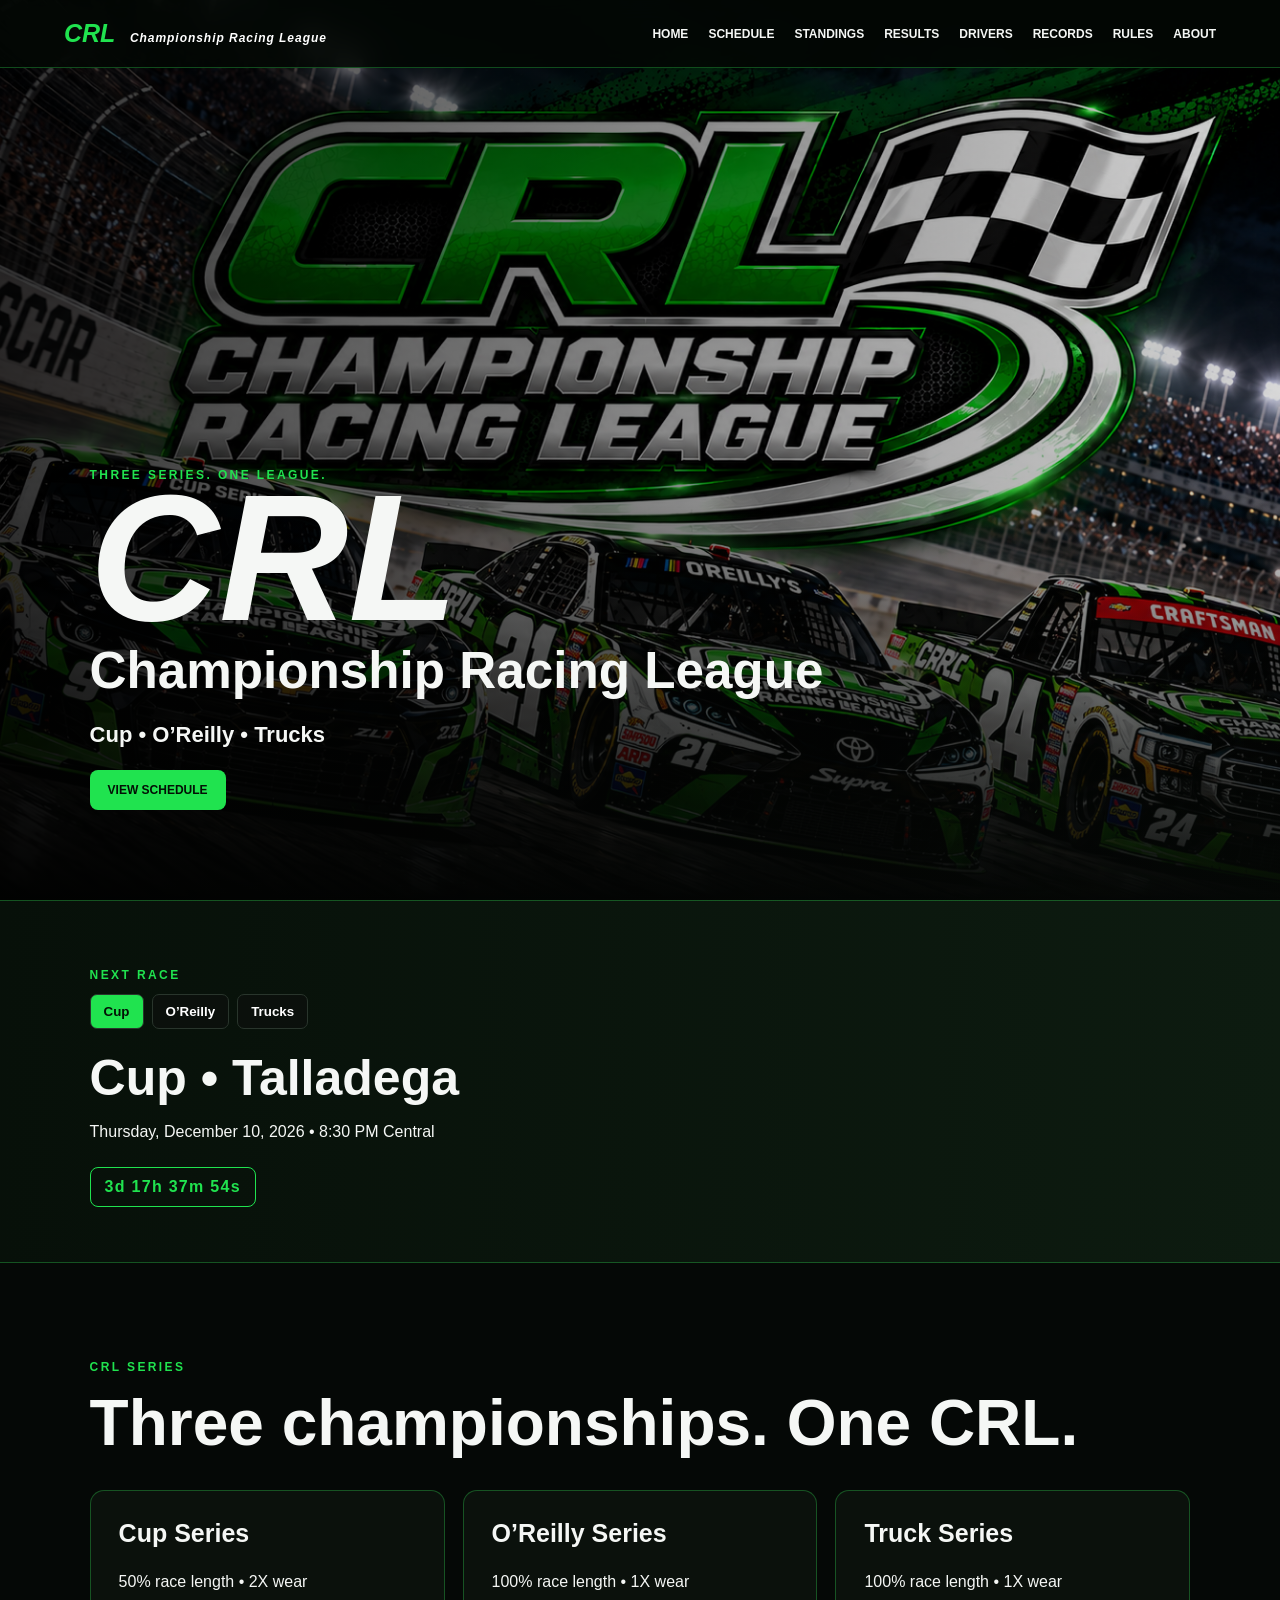
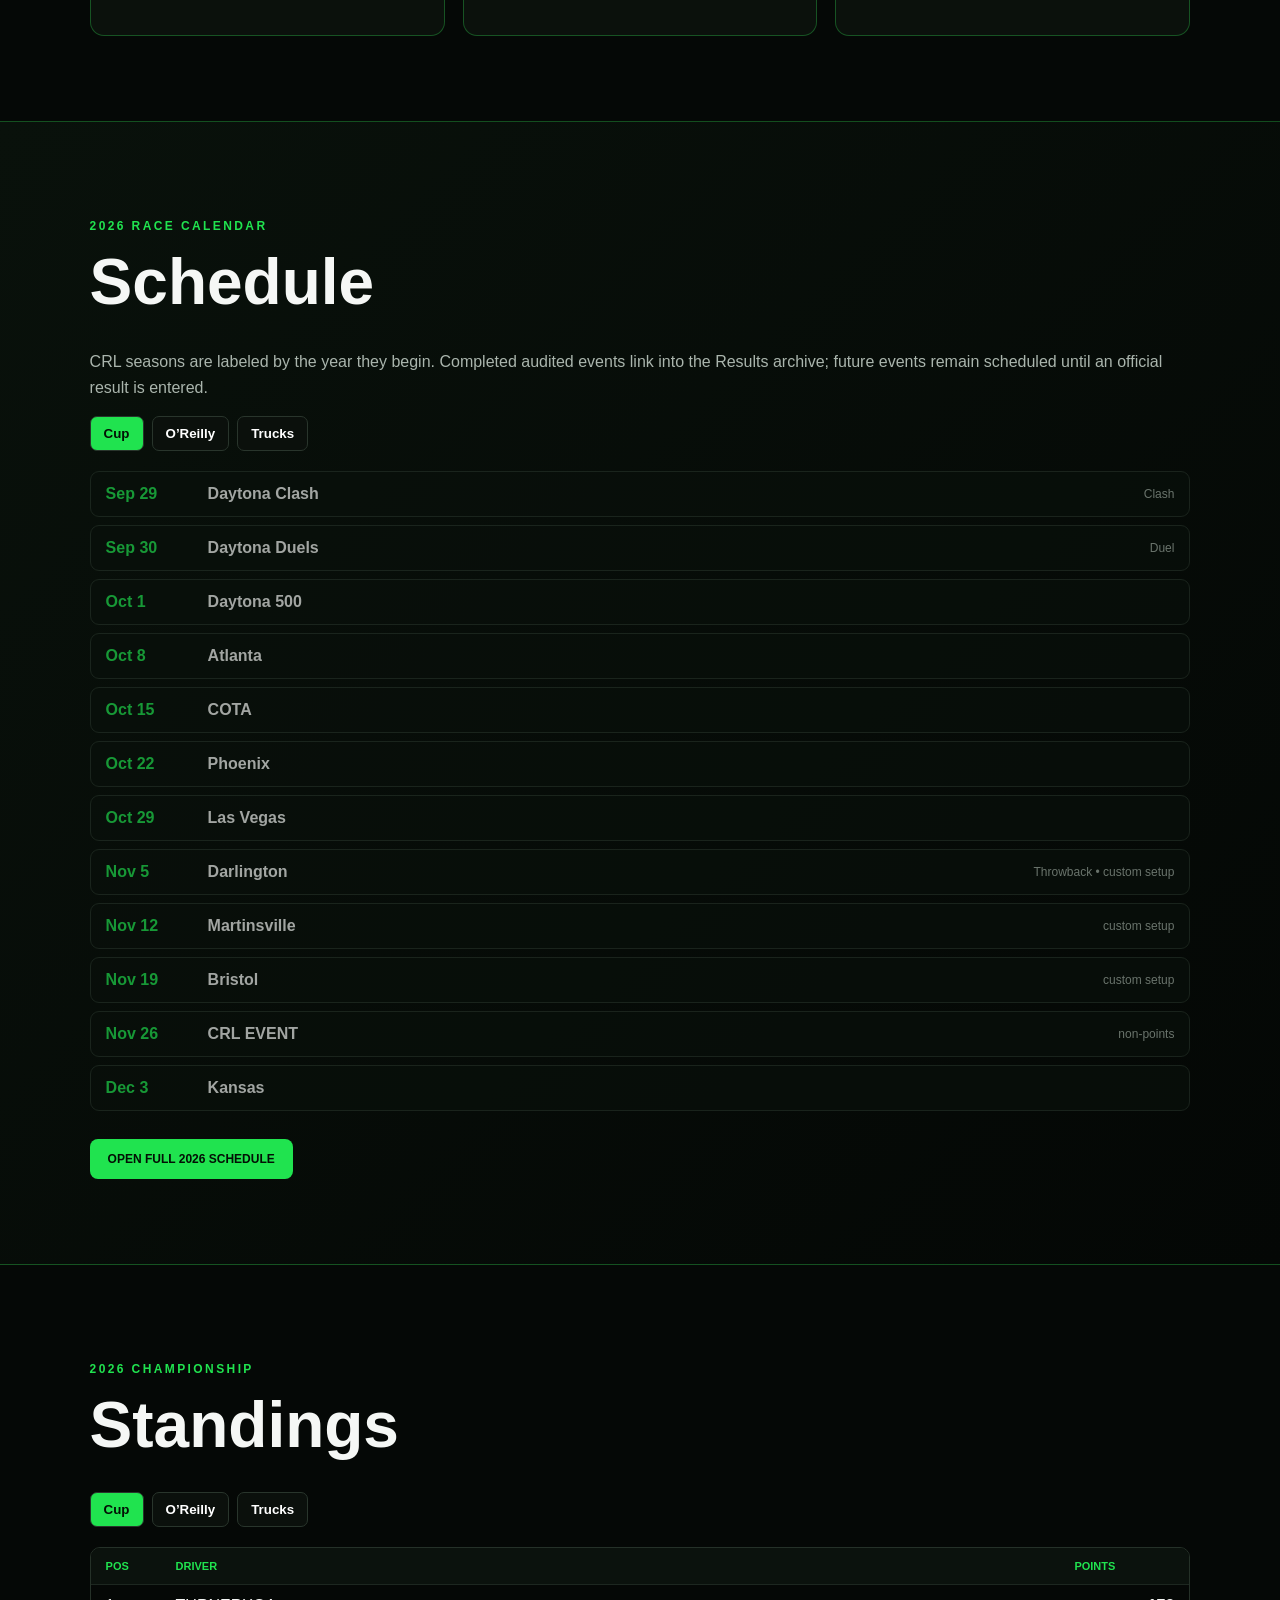
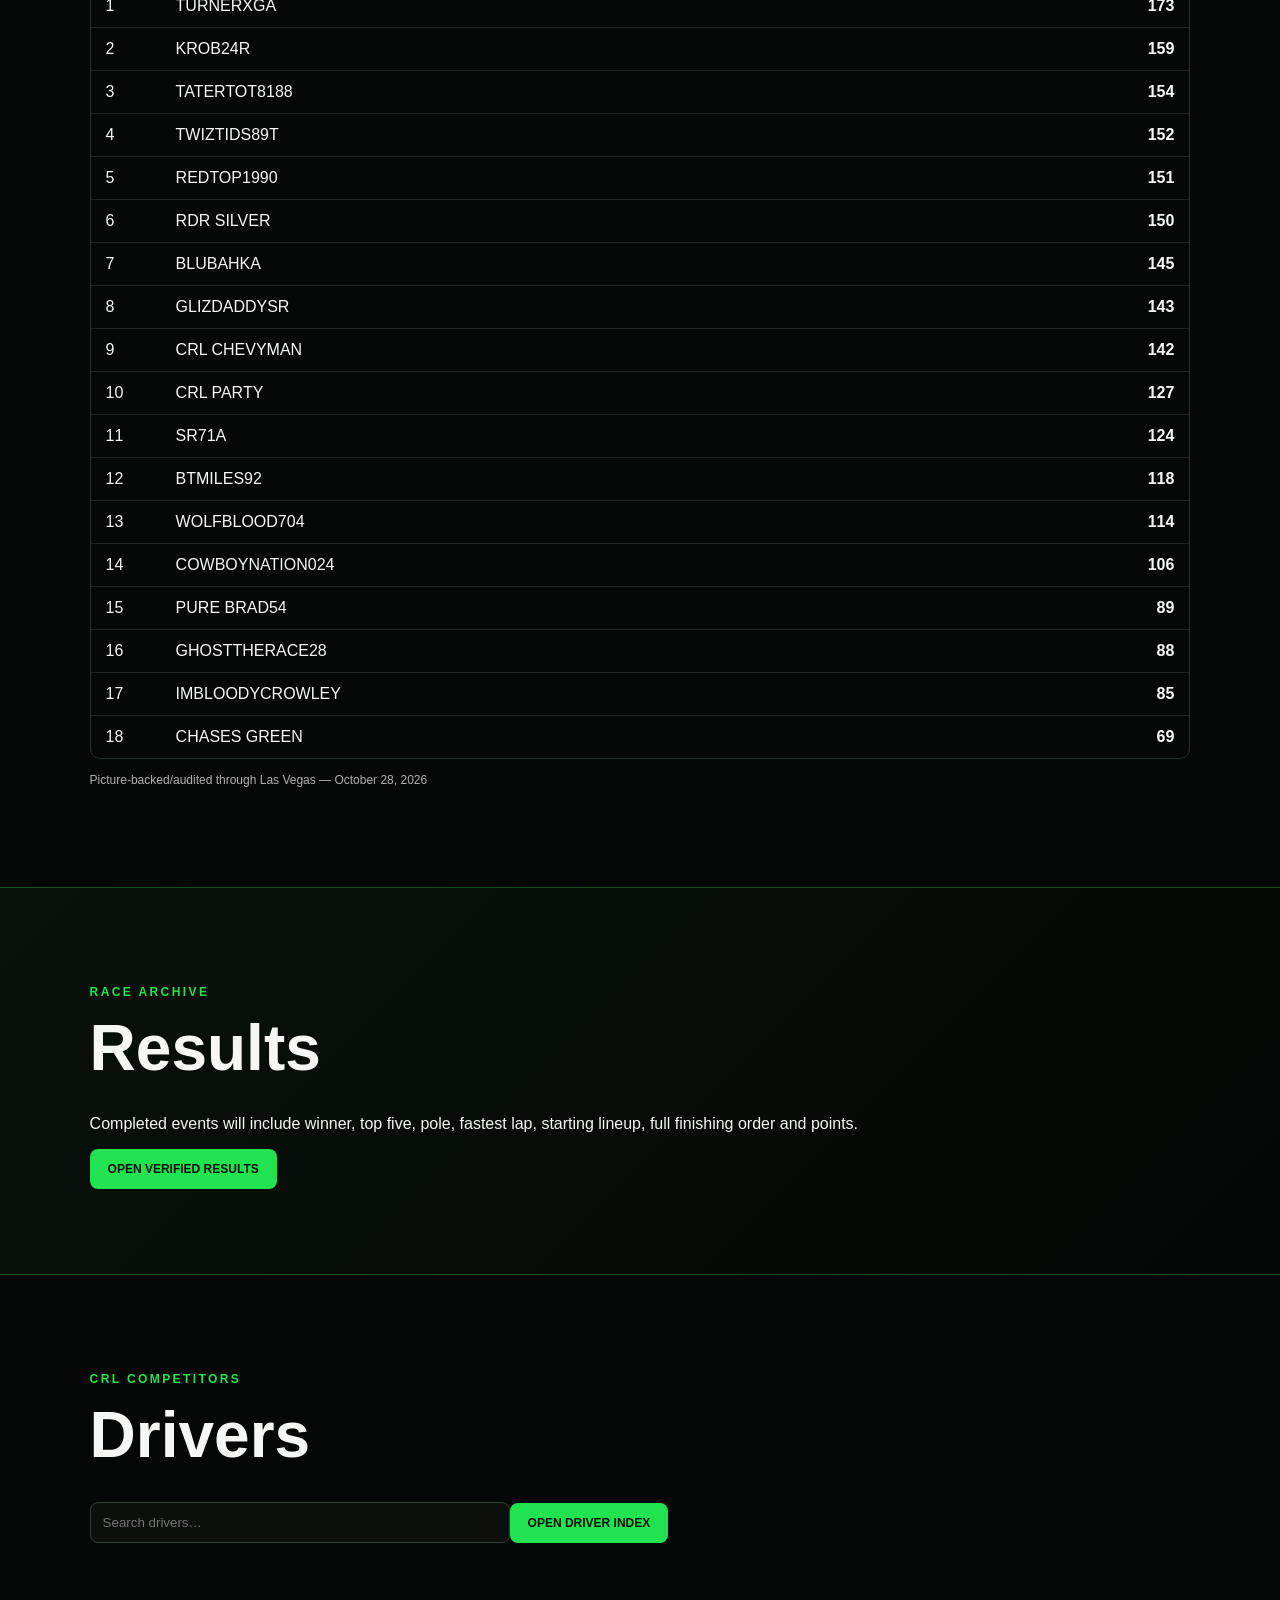
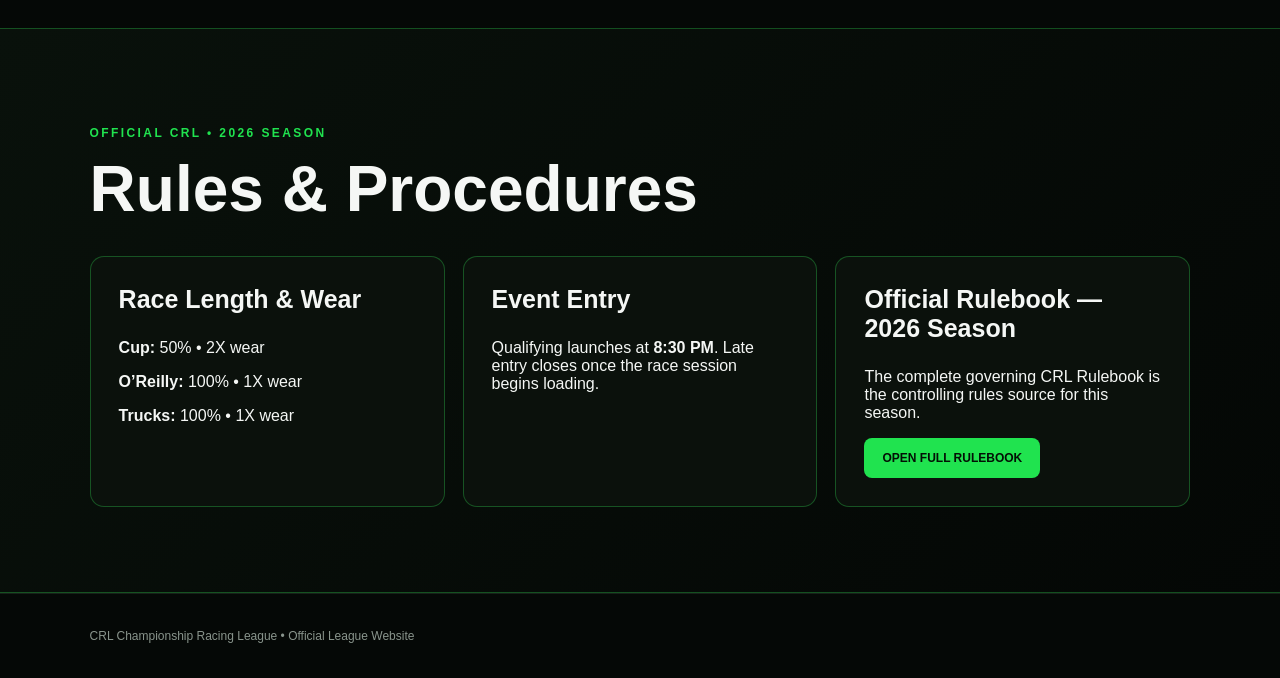
==== commit 9e2acec3: "Force fresh full calendar schedule page" ====
--- a/index.html
+++ b/index.html
@@ -1 +1 @@
-<!doctype html><html lang="en"><head><meta charset="utf-8"><meta name="viewport" content="width=device-width,initial-scale=1"><title>CRL Championship Racing League</title><meta name="theme-color" content="#071009"><link rel="stylesheet" href="styles.css"></head><body><header><a class="brand" href="#home">CRL <span>Championship Racing League</span></a><button id="menu">☰</button><nav><a href="#home">Home</a><a href="schedule.html">Schedule</a><a href="#standings">Standings</a><a href="results.html">Results</a><a href="drivers.html">Drivers</a><a href="records.html">Records</a><a href="rulebook.html">Rules</a><a href="about.html">About</a></nav></header><main><section id="home" class="hero"><div class="shade"></div><div class="heroText"><p class="eyebrow">Three Series. One League.</p><h1>CRL</h1><h2>Championship Racing League</h2><p class="lead">Cup • O’Reilly • Trucks</p><a class="btn" href="#schedule">View Schedule</a></div></section><section id="next-race" class="section next-race"><p class="eyebrow">Next Race</p><div class="tabs next-race-tabs"><button class="active" data-next-series="cup">Cup</button><button data-next-series="oreilly">O’Reilly</button><button data-next-series="trucks">Trucks</button></div><div id="nextRaceCard"><h2>Loading next Cup event…</h2></div></section><section id="series" class="section"><p class="eyebrow">CRL Series</p><h2>Three championships. One CRL.</h2><div class="grid"><article><h3>Cup Series</h3><p>50% race length • 2X wear</p></article><article><h3>O’Reilly Series</h3><p>100% race length • 1X wear</p></article><article><h3>Truck Series</h3><p>100% race length • 1X wear</p></article></div></section><section id="schedule" class="section dark"><p class="eyebrow">2026 Race Calendar</p><h2>Schedule</h2><p class="section-copy">CRL seasons are labeled by the year they begin. Completed audited events link into the Results archive; future events remain scheduled until an official result is entered.</p><div class="tabs schedule-tabs"><button class="active" data-sched="cup">Cup</button><button data-sched="oreilly">O’Reilly</button><button data-sched="trucks">Trucks</button></div><div id="scheduleList" class="schedule-list"></div><a class="btn" href="schedule.html">Open Full 2026 Schedule</a></section><section id="standings" class="section"><p class="eyebrow">2026 Championship</p><h2>Standings</h2><div class="tabs standings-tabs"><button class="active" data-stand="cup">Cup</button><button data-stand="oreilly">O’Reilly</button><button data-stand="trucks">Trucks</button></div><div id="standingsTable" class="standings-table"></div><p class="audit-note" id="standingsAudit"></p></section><section id="results" class="section dark"><p class="eyebrow">Race Archive</p><h2>Results</h2><p>Completed events will include winner, top five, pole, fastest lap, starting lineup, full finishing order and points.</p><a class="btn" href="results.html">Open Verified Results</a></section><section id="drivers" class="section"><p class="eyebrow">CRL Competitors</p><h2>Drivers</h2><input type="search" placeholder="Search drivers…"><a class="btn" href="drivers.html">Open Driver Index</a></section><section id="rules" class="section dark"><p class="eyebrow">Official CRL • 2026 Season</p><h2>Rules & Procedures</h2><div class="grid"><article><h3>Race Length & Wear</h3><p><b>Cup:</b> 50% • 2X wear</p><p><b>O’Reilly:</b> 100% • 1X wear</p><p><b>Trucks:</b> 100% • 1X wear</p></article><article><h3>Event Entry</h3><p>Qualifying launches at <b>8:30 PM</b>. Late entry closes once the race session begins loading.</p></article><article><h3>Official Rulebook — 2026 Season</h3><p>The complete governing CRL Rulebook is the controlling rules source for this season.</p><a class="btn" href="rulebook.html">Open Full Rulebook</a></article></div></section></main><footer>CRL Championship Racing League • Official League Website</footer><script src="league-data.js?v=20261031-2"></script><script src="app.js?v=20261031-3"></script></body></html>+<!doctype html><html lang="en"><head><meta charset="utf-8"><meta name="viewport" content="width=device-width,initial-scale=1"><title>CRL Championship Racing League</title><meta name="theme-color" content="#071009"><link rel="stylesheet" href="styles.css"></head><body><header><a class="brand" href="#home">CRL <span>Championship Racing League</span></a><button id="menu">☰</button><nav><a href="#home">Home</a><a href="schedule.html?v=20261031-cal2">Schedule</a><a href="#standings">Standings</a><a href="results.html">Results</a><a href="drivers.html">Drivers</a><a href="records.html">Records</a><a href="rulebook.html">Rules</a><a href="about.html">About</a></nav></header><main><section id="home" class="hero"><div class="shade"></div><div class="heroText"><p class="eyebrow">Three Series. One League.</p><h1>CRL</h1><h2>Championship Racing League</h2><p class="lead">Cup • O’Reilly • Trucks</p><a class="btn" href="schedule.html?v=20261031-cal2">View Schedule</a></div></section><section id="next-race" class="section next-race"><p class="eyebrow">Next Race</p><div class="tabs next-race-tabs"><button class="active" data-next-series="cup">Cup</button><button data-next-series="oreilly">O’Reilly</button><button data-next-series="trucks">Trucks</button></div><div id="nextRaceCard"><h2>Loading next Cup event…</h2></div></section><section id="series" class="section"><p class="eyebrow">CRL Series</p><h2>Three championships. One CRL.</h2><div class="grid"><article><h3>Cup Series</h3><p>50% race length • 2X wear</p></article><article><h3>O’Reilly Series</h3><p>100% race length • 1X wear</p></article><article><h3>Truck Series</h3><p>100% race length • 1X wear</p></article></div></section><section id="schedule" class="section dark"><p class="eyebrow">2026 Race Calendar</p><h2>Schedule</h2><p class="section-copy">CRL seasons are labeled by the year they begin. Completed audited events link into the Results archive; future events remain scheduled until an official result is entered.</p><div class="tabs schedule-tabs"><button class="active" data-sched="cup">Cup</button><button data-sched="oreilly">O’Reilly</button><button data-sched="trucks">Trucks</button></div><div id="scheduleList" class="schedule-list"></div><a class="btn" href="schedule.html?v=20261031-cal2">Open Full 2026 Schedule</a></section><section id="standings" class="section"><p class="eyebrow">2026 Championship</p><h2>Standings</h2><div class="tabs standings-tabs"><button class="active" data-stand="cup">Cup</button><button data-stand="oreilly">O’Reilly</button><button data-stand="trucks">Trucks</button></div><div id="standingsTable" class="standings-table"></div><p class="audit-note" id="standingsAudit"></p></section><section id="results" class="section dark"><p class="eyebrow">Race Archive</p><h2>Results</h2><p>Completed events will include winner, top five, pole, fastest lap, starting lineup, full finishing order and points.</p><a class="btn" href="results.html">Open Verified Results</a></section><section id="drivers" class="section"><p class="eyebrow">CRL Competitors</p><h2>Drivers</h2><input type="search" placeholder="Search drivers…"><a class="btn" href="drivers.html">Open Driver Index</a></section><section id="rules" class="section dark"><p class="eyebrow">Official CRL • 2026 Season</p><h2>Rules & Procedures</h2><div class="grid"><article><h3>Race Length & Wear</h3><p><b>Cup:</b> 50% • 2X wear</p><p><b>O’Reilly:</b> 100% • 1X wear</p><p><b>Trucks:</b> 100% • 1X wear</p></article><article><h3>Event Entry</h3><p>Qualifying launches at <b>8:30 PM</b>. Late entry closes once the race session begins loading.</p></article><article><h3>Official Rulebook — 2026 Season</h3><p>The complete governing CRL Rulebook is the controlling rules source for this season.</p><a class="btn" href="rulebook.html">Open Full Rulebook</a></article></div></section></main><footer>CRL Championship Racing League • Official League Website</footer><script src="league-data.js?v=20261031-2"></script><script src="app.js?v=20261031-3"></script></body></html>
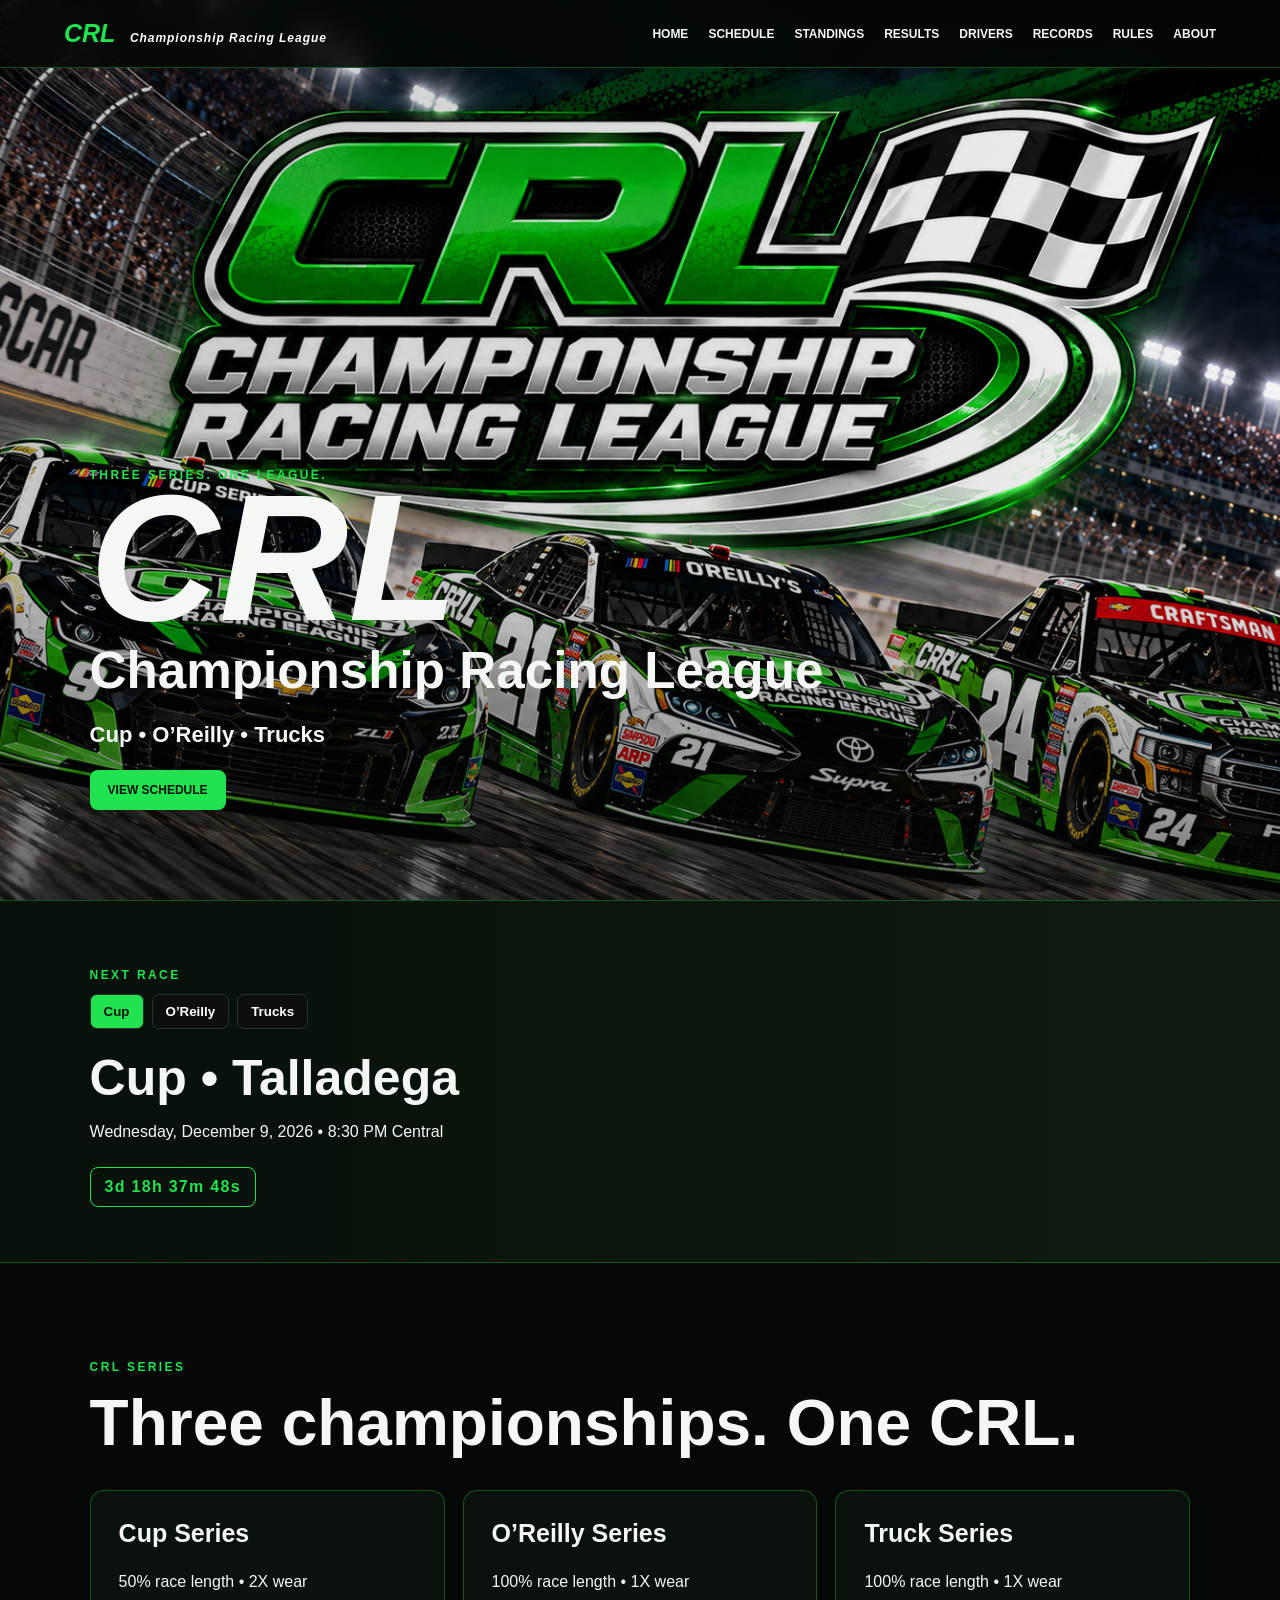
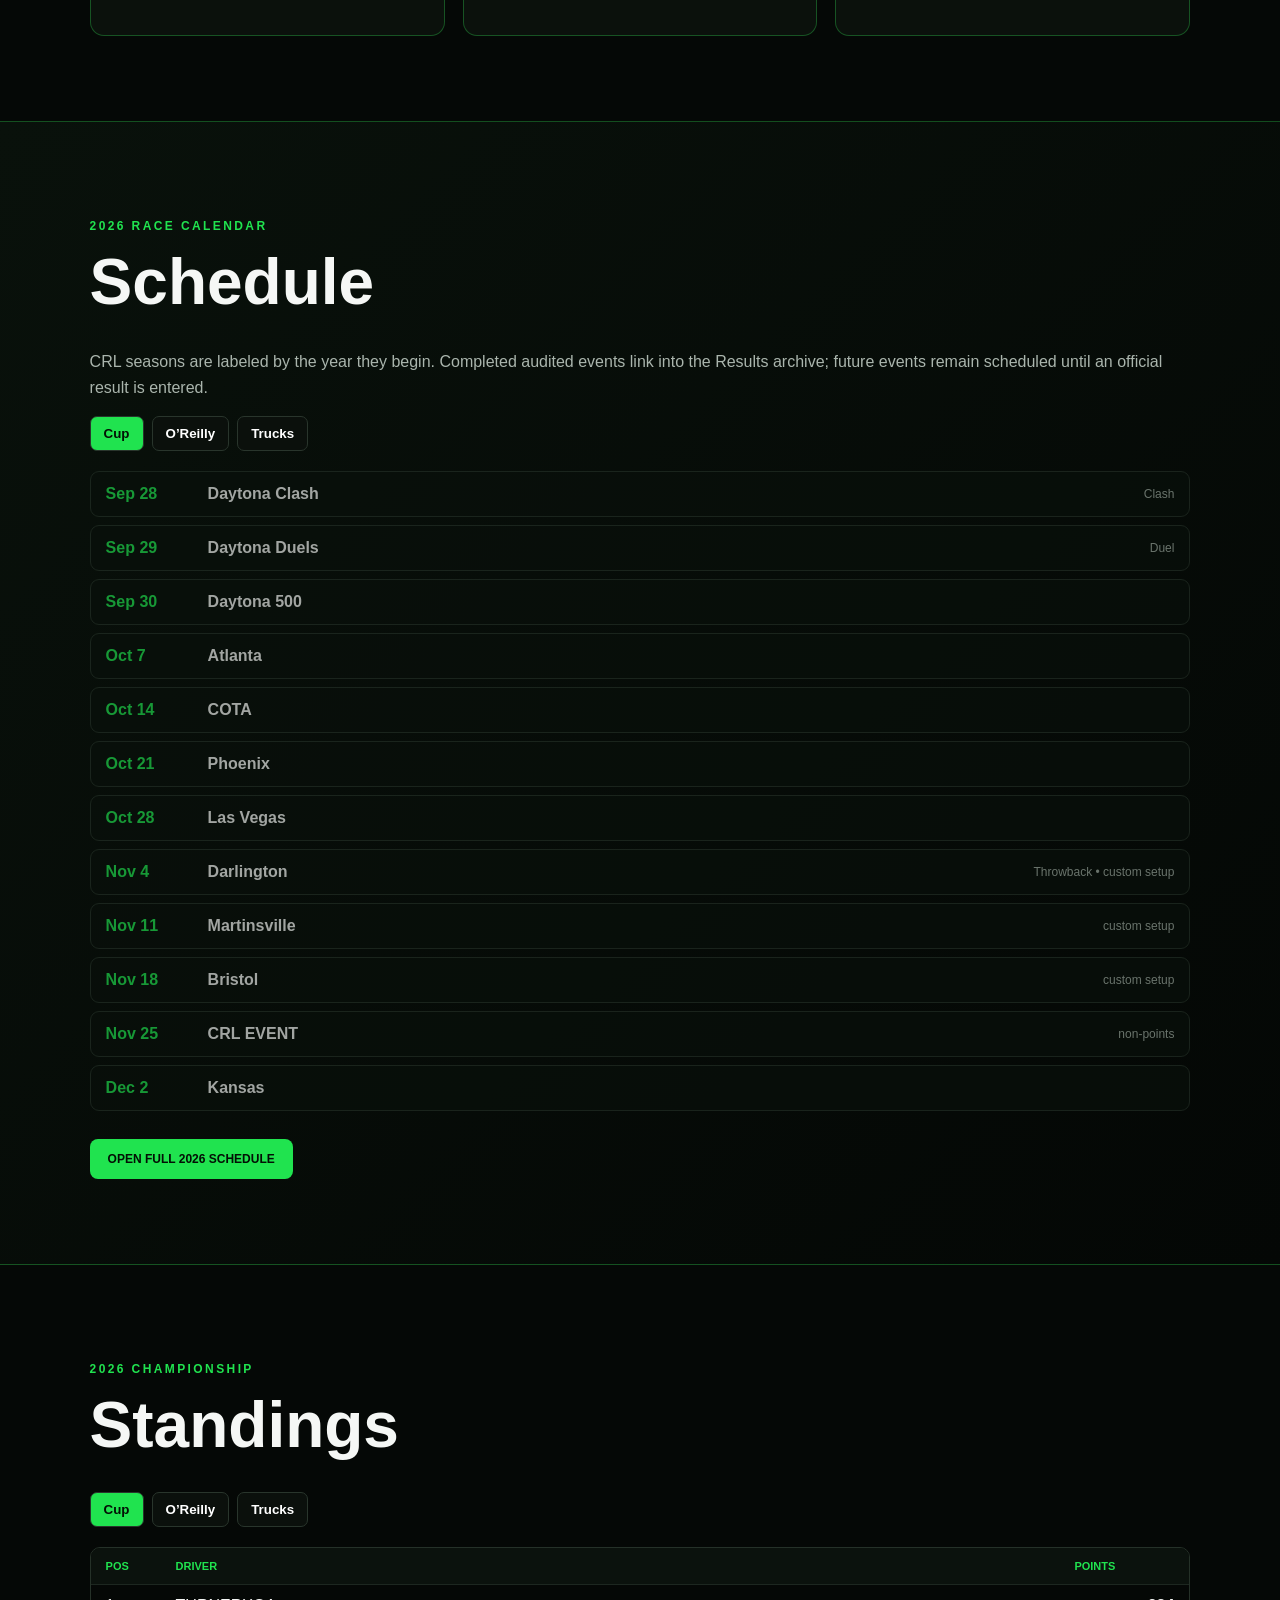
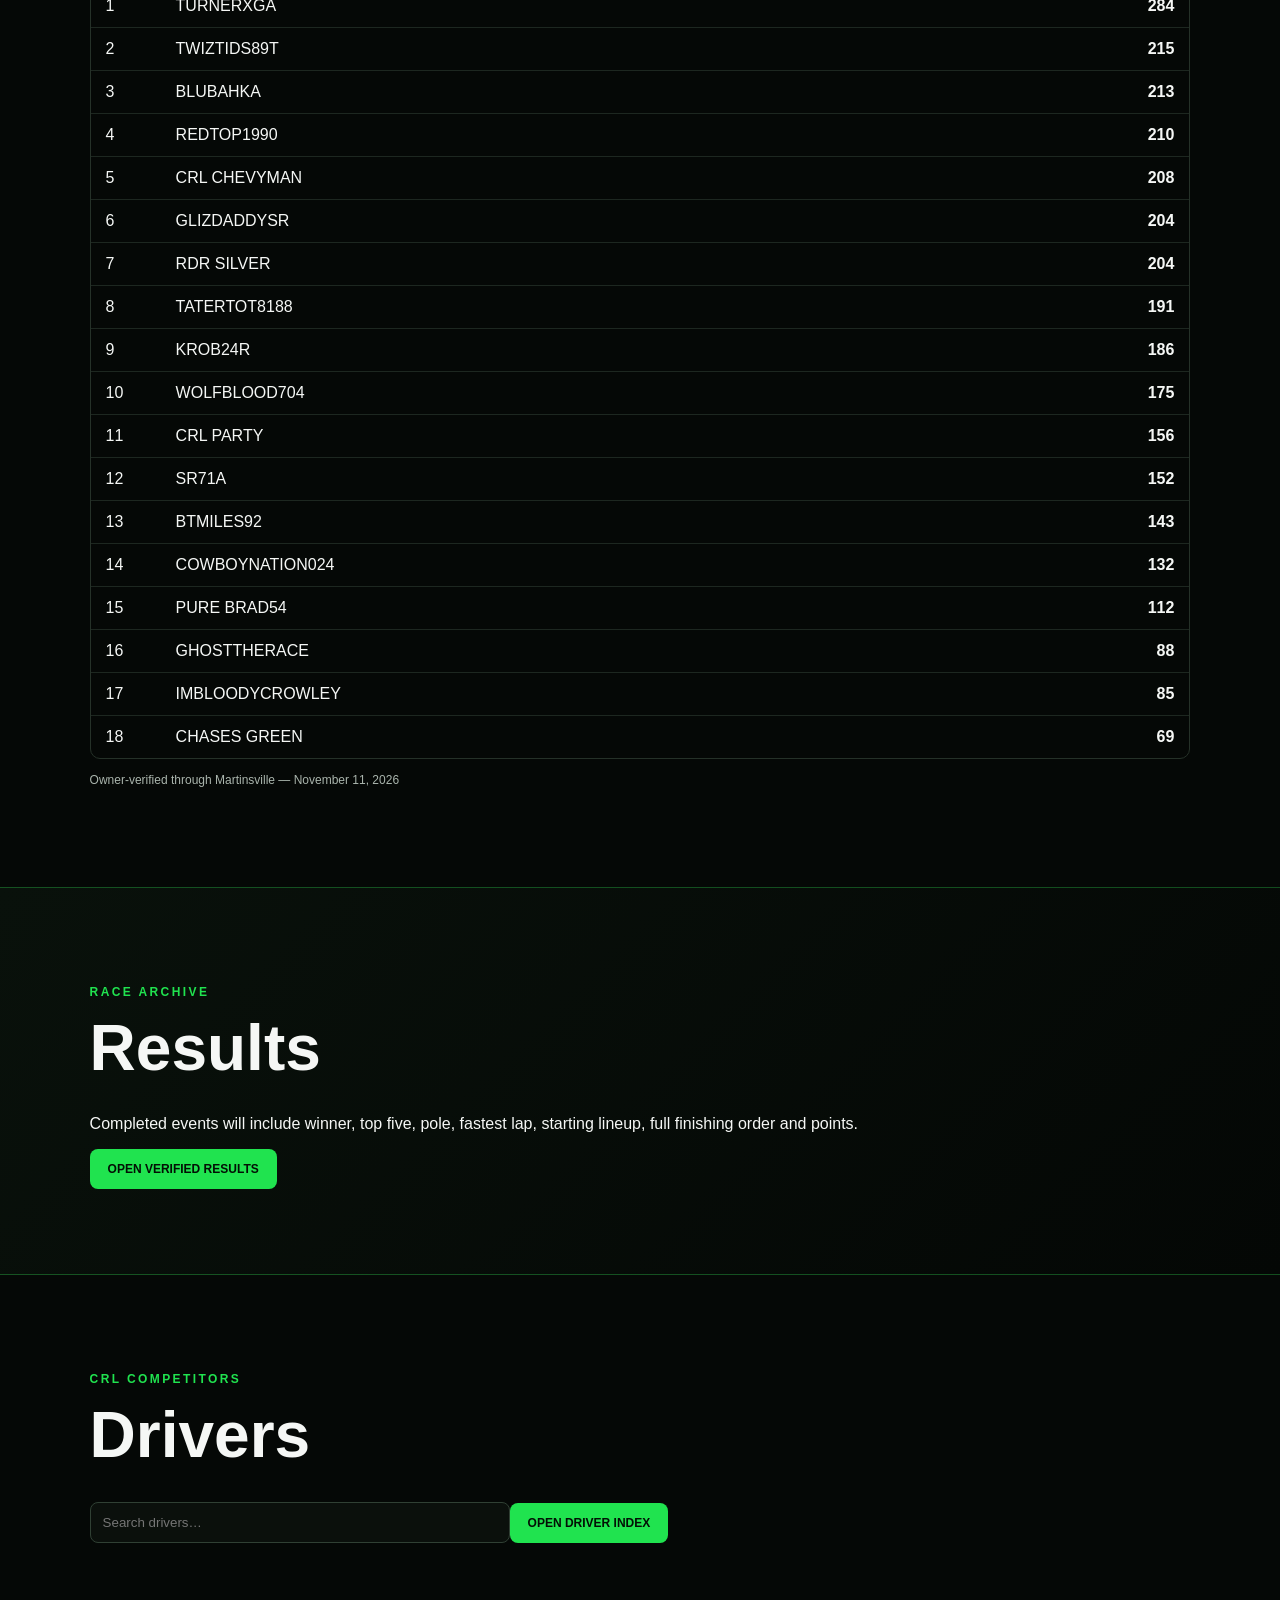
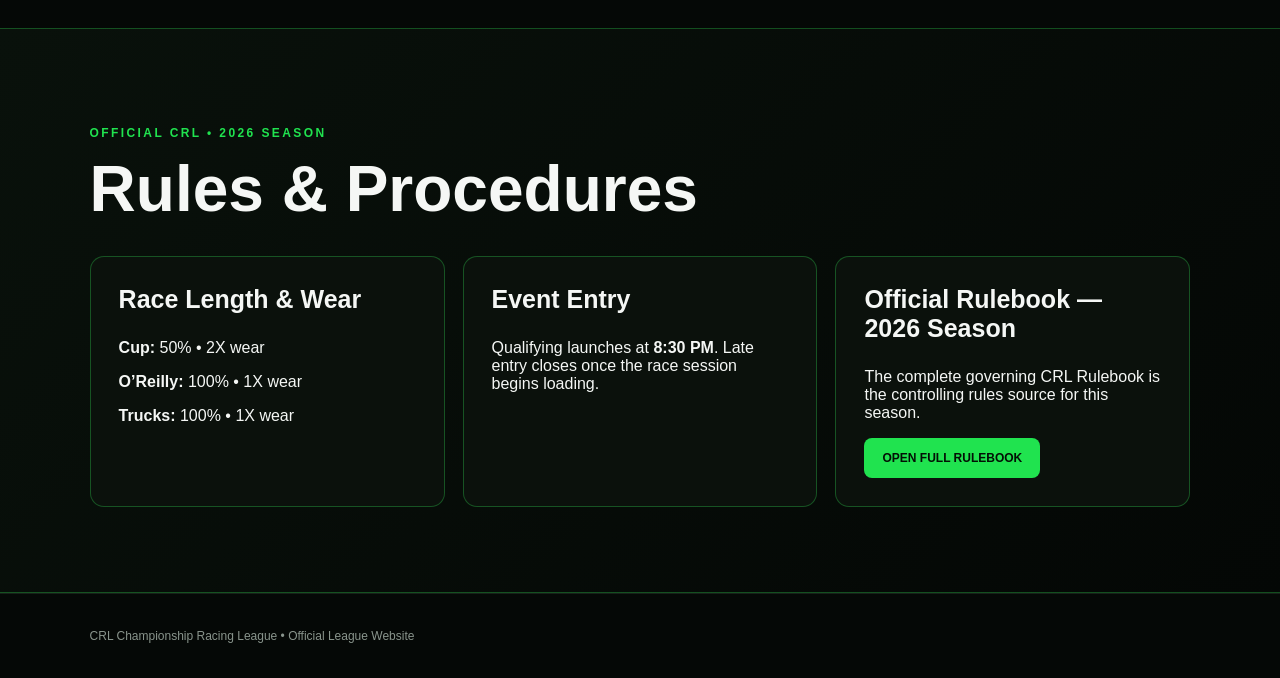
==== commit addbf22c: "Refresh the homepage countdown script version" ====
--- a/index.html
+++ b/index.html
@@ -1 +1 @@
-<!doctype html><html lang="en"><head><meta charset="utf-8"><meta name="viewport" content="width=device-width,initial-scale=1"><title>CRL Championship Racing League</title><meta name="theme-color" content="#071009"><link rel="stylesheet" href="styles.css"></head><body><header><a class="brand" href="#home">CRL <span>Championship Racing League</span></a><button id="menu">☰</button><nav><a href="#home">Home</a><a href="schedule.html?v=20261031-cal2">Schedule</a><a href="#standings">Standings</a><a href="results.html">Results</a><a href="drivers.html">Drivers</a><a href="records.html">Records</a><a href="rulebook.html">Rules</a><a href="about.html">About</a></nav></header><main><section id="home" class="hero"><div class="shade"></div><div class="heroText"><p class="eyebrow">Three Series. One League.</p><h1>CRL</h1><h2>Championship Racing League</h2><p class="lead">Cup • O’Reilly • Trucks</p><a class="btn" href="schedule.html?v=20261031-cal2">View Schedule</a></div></section><section id="next-race" class="section next-race"><p class="eyebrow">Next Race</p><div class="tabs next-race-tabs"><button class="active" data-next-series="cup">Cup</button><button data-next-series="oreilly">O’Reilly</button><button data-next-series="trucks">Trucks</button></div><div id="nextRaceCard"><h2>Loading next Cup event…</h2></div></section><section id="series" class="section"><p class="eyebrow">CRL Series</p><h2>Three championships. One CRL.</h2><div class="grid"><article><h3>Cup Series</h3><p>50% race length • 2X wear</p></article><article><h3>O’Reilly Series</h3><p>100% race length • 1X wear</p></article><article><h3>Truck Series</h3><p>100% race length • 1X wear</p></article></div></section><section id="schedule" class="section dark"><p class="eyebrow">2026 Race Calendar</p><h2>Schedule</h2><p class="section-copy">CRL seasons are labeled by the year they begin. Completed audited events link into the Results archive; future events remain scheduled until an official result is entered.</p><div class="tabs schedule-tabs"><button class="active" data-sched="cup">Cup</button><button data-sched="oreilly">O’Reilly</button><button data-sched="trucks">Trucks</button></div><div id="scheduleList" class="schedule-list"></div><a class="btn" href="schedule.html?v=20261031-cal2">Open Full 2026 Schedule</a></section><section id="standings" class="section"><p class="eyebrow">2026 Championship</p><h2>Standings</h2><div class="tabs standings-tabs"><button class="active" data-stand="cup">Cup</button><button data-stand="oreilly">O’Reilly</button><button data-stand="trucks">Trucks</button></div><div id="standingsTable" class="standings-table"></div><p class="audit-note" id="standingsAudit"></p></section><section id="results" class="section dark"><p class="eyebrow">Race Archive</p><h2>Results</h2><p>Completed events will include winner, top five, pole, fastest lap, starting lineup, full finishing order and points.</p><a class="btn" href="results.html">Open Verified Results</a></section><section id="drivers" class="section"><p class="eyebrow">CRL Competitors</p><h2>Drivers</h2><input type="search" placeholder="Search drivers…"><a class="btn" href="drivers.html">Open Driver Index</a></section><section id="rules" class="section dark"><p class="eyebrow">Official CRL • 2026 Season</p><h2>Rules & Procedures</h2><div class="grid"><article><h3>Race Length & Wear</h3><p><b>Cup:</b> 50% • 2X wear</p><p><b>O’Reilly:</b> 100% • 1X wear</p><p><b>Trucks:</b> 100% • 1X wear</p></article><article><h3>Event Entry</h3><p>Qualifying launches at <b>8:30 PM</b>. Late entry closes once the race session begins loading.</p></article><article><h3>Official Rulebook — 2026 Season</h3><p>The complete governing CRL Rulebook is the controlling rules source for this season.</p><a class="btn" href="rulebook.html">Open Full Rulebook</a></article></div></section></main><footer>CRL Championship Racing League • Official League Website</footer><script src="league-data.js?v=20261031-2"></script><script src="app.js?v=20261031-3"></script></body></html>+<!doctype html><html lang="en"><head><meta charset="utf-8"><meta name="viewport" content="width=device-width,initial-scale=1"><title>CRL Championship Racing League</title><meta name="theme-color" content="#071009"><link rel="stylesheet" href="styles.css"></head><body><header><a class="brand" href="#home">CRL <span>Championship Racing League</span></a><button id="menu">☰</button><nav><a href="#home">Home</a><a href="schedule.html?v=20261031-cal2">Schedule</a><a href="#standings">Standings</a><a href="results.html">Results</a><a href="drivers.html">Drivers</a><a href="records.html">Records</a><a href="rulebook.html">Rules</a><a href="about.html">About</a></nav></header><main><section id="home" class="hero"><div class="shade"></div><div class="heroText"><p class="eyebrow">Three Series. One League.</p><h1>CRL</h1><h2>Championship Racing League</h2><p class="lead">Cup • O’Reilly • Trucks</p><a class="btn" href="schedule.html?v=20261031-cal2">View Schedule</a></div></section><section id="next-race" class="section next-race"><p class="eyebrow">Next Race</p><div class="tabs next-race-tabs"><button class="active" data-next-series="cup">Cup</button><button data-next-series="oreilly">O’Reilly</button><button data-next-series="trucks">Trucks</button></div><div id="nextRaceCard"><h2>Loading next Cup event…</h2></div></section><section id="series" class="section"><p class="eyebrow">CRL Series</p><h2>Three championships. One CRL.</h2><div class="grid"><article><h3>Cup Series</h3><p>50% race length • 2X wear</p></article><article><h3>O’Reilly Series</h3><p>100% race length • 1X wear</p></article><article><h3>Truck Series</h3><p>100% race length • 1X wear</p></article></div></section><section id="schedule" class="section dark"><p class="eyebrow">2026 Race Calendar</p><h2>Schedule</h2><p class="section-copy">CRL seasons are labeled by the year they begin. Completed audited events link into the Results archive; future events remain scheduled until an official result is entered.</p><div class="tabs schedule-tabs"><button class="active" data-sched="cup">Cup</button><button data-sched="oreilly">O’Reilly</button><button data-sched="trucks">Trucks</button></div><div id="scheduleList" class="schedule-list"></div><a class="btn" href="schedule.html?v=20261031-cal2">Open Full 2026 Schedule</a></section><section id="standings" class="section"><p class="eyebrow">2026 Championship</p><h2>Standings</h2><div class="tabs standings-tabs"><button class="active" data-stand="cup">Cup</button><button data-stand="oreilly">O’Reilly</button><button data-stand="trucks">Trucks</button></div><div id="standingsTable" class="standings-table"></div><p class="audit-note" id="standingsAudit"></p></section><section id="results" class="section dark"><p class="eyebrow">Race Archive</p><h2>Results</h2><p>Completed events will include winner, top five, pole, fastest lap, starting lineup, full finishing order and points.</p><a class="btn" href="results.html">Open Verified Results</a></section><section id="drivers" class="section"><p class="eyebrow">CRL Competitors</p><h2>Drivers</h2><input type="search" placeholder="Search drivers…"><a class="btn" href="drivers.html">Open Driver Index</a></section><section id="rules" class="section dark"><p class="eyebrow">Official CRL • 2026 Season</p><h2>Rules & Procedures</h2><div class="grid"><article><h3>Race Length & Wear</h3><p><b>Cup:</b> 50% • 2X wear</p><p><b>O’Reilly:</b> 100% • 1X wear</p><p><b>Trucks:</b> 100% • 1X wear</p></article><article><h3>Event Entry</h3><p>Qualifying launches at <b>8:30 PM</b>. Late entry closes once the race session begins loading.</p></article><article><h3>Official Rulebook — 2026 Season</h3><p>The complete governing CRL Rulebook is the controlling rules source for this season.</p><a class="btn" href="rulebook.html">Open Full Rulebook</a></article></div></section></main><footer>CRL Championship Racing League • Official League Website</footer><script src="league-data.js?v=20261031-2"></script><script src="app.js?v=20261115-1"></script></body></html>
--- a/styles.css
+++ b/styles.css
@@ -1,2 +1,7 @@
-:root{--g:#20e34f;--bg:#050806;--line:rgba(54,255,95,.28)}*{box-sizing:border-box}html{scroll-behavior:smooth}body{margin:0;background:var(--bg);color:#f5f7f5;font-family:Arial,Helvetica,sans-serif}a{color:inherit;text-decoration:none}header{position:fixed;z-index:20;top:0;width:100%;height:68px;padding:0 5vw;display:flex;align-items:center;background:rgba(3,7,4,.88);border-bottom:1px solid var(--line);backdrop-filter:blur(12px)}.brand{font-size:25px;font-weight:900;color:var(--g);font-style:italic}.brand span{font-size:12px;color:white;margin-left:8px;letter-spacing:.08em}nav{margin-left:auto;display:flex;gap:20px}nav a{font-size:12px;font-weight:800;text-transform:uppercase}nav a:hover{color:var(--g)}#menu{display:none;margin-left:auto;background:none;border:0;color:white;font-size:24px}.hero{min-height:100vh;position:relative;display:flex;align-items:flex-end;padding:10vh 7vw;background:#071009 url("Assets/crl-background.png") center/cover no-repeat}.shade{position:absolute;inset:0;background:linear-gradient(90deg,rgba(0,0,0,.8),rgba(0,0,0,.15)),linear-gradient(0deg,#050806,transparent 45%)}.heroText{position:relative}.eyebrow{color:var(--g);font-size:12px;font-weight:900;letter-spacing:.2em;text-transform:uppercase}.hero h1{font-size:clamp(80px,14vw,180px);line-height:.65;margin:18px 0 25px;font-style:italic}.hero h2{font-size:clamp(25px,4vw,52px);margin:0}.lead{font-size:22px;font-weight:800}.btn{display:inline-block;background:var(--g);color:#031005;padding:13px 18px;border-radius:8px;font-size:12px;font-weight:900;text-transform:uppercase}.section{padding:85px 7vw;max-width:1500px;margin:auto}.section>h2{font-size:clamp(38px,5vw,65px);margin:5px 0 30px}.dark{max-width:none;background:linear-gradient(135deg,#09110b,#040705);border-block:1px solid var(--line)}.grid{display:grid;grid-template-columns:repeat(3,1fr);gap:18px}.grid article{padding:28px;border:1px solid var(--line);border-radius:14px;background:#0b110c}.grid h3{font-size:25px;margin-top:0}.tabs{display:flex;gap:8px;margin-bottom:20px}.tabs button{padding:9px 13px;border-radius:7px;border:1px solid #29352c;background:#0b100c;color:white;font-weight:800}.tabs .active{background:var(--g);color:#031005}.empty{min-height:140px;display:grid;place-items:center;text-align:center;border:1px dashed #334238;border-radius:12px;color:#aab5ad;margin-top:20px;padding:25px}.table{display:grid;grid-template-columns:repeat(6,1fr);overflow:auto;border:1px solid #263229;border-radius:10px}.table>div{padding:14px;color:var(--g);font-size:11px;font-weight:900;text-transform:uppercase}.table p{grid-column:1/-1;text-align:center;color:#aab5ad;padding:35px}input{width:min(420px,100%);padding:12px;background:#0b100c;border:1px solid #304034;border-radius:8px;color:white}footer{padding:35px 7vw;color:#89948c;border-top:1px solid #172019;font-size:12px}@media(max-width:850px){nav{display:none;position:absolute;top:68px;left:0;right:0;padding:20px;background:#060a07;flex-direction:column}nav.open{display:flex}#menu{display:block}.grid{grid-template-columns:1fr}.hero{min-height:calc(100svh - 68px);padding:84px 7vw 9vh;background-position:center 82px;background-size:100% auto;background-color:#050806}.table{min-width:700px}.section{padding:65px 6vw}}.rulebook-page{padding-top:68px;max-width:1200px;margin:auto}.rulebook-hero{padding:70px 7vw 35px;background:linear-gradient(135deg,#0d1b10,#050806);border-bottom:1px solid var(--line)}.rulebook-hero h1{font-size:clamp(42px,7vw,82px);margin:8px 0}.rule-note{color:#aab5ad}.rule-jump{position:sticky;top:68px;z-index:10;display:flex;gap:6px;overflow-x:auto;padding:12px 7vw;background:rgba(5,8,6,.96);border-bottom:1px solid var(--line)}.rule-jump a{min-width:34px;text-align:center;padding:8px;border:1px solid #2a382e;border-radius:6px;font-size:12px;font-weight:900}.rule-jump a:hover{background:var(--g);color:#031005}.rulebook-content{padding:30px 7vw 80px}.rule-section{scroll-margin-top:125px;padding:30px 0;border-bottom:1px solid #1e2921}.rule-section h2{color:var(--g);font-size:clamp(25px,3vw,38px)}.rule-section h3{margin-top:25px;font-size:19px}.rule-section p{color:#d0d7d2;line-height:1.7}.rule-search{padding:22px 7vw;background:#08100a;border-bottom:1px solid var(--line)}.rule-search label{display:block;color:var(--g);font-size:13px;font-weight:900;text-transform:uppercase;letter-spacing:.12em;margin-bottom:9px}.rule-search-row{display:flex;gap:8px;max-width:760px}.rule-search-row input{max-width:none;flex:1}.rule-search-row button{padding:10px 14px;border:1px solid #304034;border-radius:8px;background:#101712;color:#fff;font-weight:800}.rule-search p{margin:9px 0 0;color:#9faaA2;font-size:12px}.rule-section[hidden]{display:none}@media(max-width:600px){.rule-search-row{flex-direction:column}.rule-search-row button{align-self:flex-start}}.next-race{padding-top:55px;padding-bottom:55px;background:linear-gradient(90deg,#071009,#0d1b10);border-block:1px solid var(--line)}.next-race h2{margin:4px 0;font-size:clamp(30px,4vw,50px)}.countdown{display:inline-block;margin-top:10px;padding:10px 14px;border:1px solid var(--g);border-radius:8px;color:var(--g);font-weight:900;letter-spacing:.08em}.section-copy,.audit-note{color:#aab5ad;line-height:1.6}.schedule-list{display:grid;gap:8px;margin:20px 0 28px}.sched-row{display:grid;grid-template-columns:90px 1fr minmax(0,220px);gap:12px;align-items:center;padding:13px 15px;border:1px solid #253128;border-radius:9px;background:#09100b}.sched-row time{color:var(--g);font-weight:900}.sched-row span{color:#9facA2;font-size:12px;text-align:right}.sched-row.past{opacity:.65}.standings-table{border:1px solid #253128;border-radius:10px;overflow:hidden}.stand-row{display:grid;grid-template-columns:70px 1fr 100px;padding:12px 15px;border-bottom:1px solid #1d2720}.stand-row:last-child{border-bottom:0}.stand-row.head{background:#0b120d;color:var(--g);font-size:11px;font-weight:900;text-transform:uppercase}.stand-row strong{text-align:right}.audit-note{font-size:12px;margin-top:12px}@media(max-width:600px){.sched-row{grid-template-columns:70px 1fr}.sched-row span{grid-column:2;text-align:left}.stand-row{grid-template-columns:45px 1fr 70px}}.driver-grid{display:grid;grid-template-columns:repeat(auto-fill,minmax(220px,1fr));gap:12px;margin-top:22px}.driver-card{padding:20px;border:1px solid var(--line);border-radius:12px;background:#0b110c}.driver-card h3{margin:0 0 7px}.driver-card p{margin:0;color:#9facA2;font-size:12px}.race-card{margin:10px 0;border:1px solid #253128;border-radius:10px;background:#09100b;overflow:hidden}.race-card summary{cursor:pointer;display:flex;justify-content:space-between;gap:18px;padding:16px 18px;list-style:none}.race-card summary::-webkit-details-marker{display:none}.race-card summary span{color:var(--g);font-weight:900}.race-detail{padding:0 18px 18px;border-top:1px solid #1d2720}.result-columns{display:grid;grid-template-columns:1fr 1fr;gap:18px}.result-columns>div{padding:12px 18px;border:1px solid #253128;border-radius:9px}.result-columns li{padding:4px}.driver-card summary{cursor:pointer;list-style:none}.driver-card summary::-webkit-details-marker{display:none}.driver-card summary h3{display:inline}.driver-card summary span{display:block;margin-top:7px;color:var(--g);font-size:11px;font-weight:900;text-transform:uppercase}.driver-stats{padding-top:14px;border-top:1px solid #253128;margin-top:14px}.driver-stats p{margin:7px 0}.driver-results-link{display:inline-block;margin-top:10px;color:var(--g);font-size:12px;font-weight:900}@media(max-width:600px){.result-columns{grid-template-columns:1fr}.race-card summary{flex-direction:column;gap:5px}}.driver-card-head{display:flex;gap:14px;align-items:center}.driver-photo-placeholder{width:72px;height:54px;border:1px solid var(--line);border-radius:8px;display:grid;place-items:center;background:linear-gradient(135deg,#101b12,#071009);color:var(--g);font-weight:900;font-style:italic}.driver-profile summary h3{margin:0 0 4px}.driver-profile summary p{margin:0 0 5px}.driver-stat-grid{display:grid;grid-template-columns:repeat(3,1fr);gap:8px;margin:14px 0}.driver-stat-grid div{padding:12px 8px;text-align:center;border:1px solid #253128;border-radius:8px;background:#08100a}.driver-stat-grid b{display:block;color:var(--g);font-size:22px}.driver-stat-grid small{display:block;margin-top:3px;color:#9facA2;text-transform:uppercase;font-size:9px;font-weight:800}.driver-ride-note{margin-top:12px!important;line-height:1.5}.driver-profile-grid{grid-template-columns:repeat(auto-fill,minmax(280px,1fr))}@media(max-width:600px){.driver-profile-grid{grid-template-columns:1fr}}.schedule-race{border:1px solid #253128;border-radius:10px;background:#09100b;overflow:hidden}.schedule-race summary{display:grid;grid-template-columns:110px 1fr minmax(0,220px);gap:12px;align-items:center;padding:14px 16px;cursor:pointer;list-style:none}.schedule-race summary::-webkit-details-marker{display:none}.schedule-race summary time{color:var(--g);font-weight:900}.schedule-race summary span{color:#9facA2;font-size:12px;text-align:right}.schedule-race.past{opacity:.92}.schedule-recap{display:grid;grid-template-columns:minmax(220px,360px) 1fr;gap:20px;padding:18px;border-top:1px solid #1d2720}.victory-placeholder{min-height:150px;border:1px dashed var(--line);border-radius:10px;background:linear-gradient(135deg,#0d1b10,#050806);display:flex;flex-direction:column;justify-content:center;align-items:center;text-align:center;padding:18px}.victory-placeholder span{color:var(--g);font-weight:900;text-transform:uppercase}.victory-placeholder small{color:#9facA2;margin-top:6px;line-height:1.4}.recap-facts h3{font-size:28px;margin:0 0 2px}.recap-facts>p{margin:5px 0;color:#d0d7d2}.recap-top5{margin:14px 0}.recap-top5 ol{margin:7px 0 16px;padding-left:22px}.recap-top5 li{padding:2px 0}@media(max-width:650px){.schedule-race summary{grid-template-columns:82px 1fr}.schedule-race summary span{grid-column:2;text-align:left}.schedule-recap{grid-template-columns:1fr}}
-.calendar-toolbar{display:grid;grid-template-columns:auto 1fr auto;gap:12px;align-items:center;margin-bottom:16px}.calendar-toolbar h2{text-align:center;margin:0;font-size:clamp(24px,4vw,40px)}.calendar-toolbar button{padding:10px 14px;border:1px solid #304034;border-radius:8px;background:#101712;color:#fff;font-weight:900}.calendar-toolbar button:disabled{opacity:.35}.calendar-legend{display:flex;gap:8px;flex-wrap:wrap;margin-bottom:16px}.cal-key{padding:7px 10px;border-radius:7px;border:1px solid #304034;font-size:11px;font-weight:900}.calendar-scroll{overflow-x:auto;padding-bottom:8px}.crl-calendar{min-width:840px;display:grid;grid-template-columns:repeat(7,1fr);border-left:1px solid #253128;border-top:1px solid #253128}.cal-weekday{padding:10px;text-align:center;background:#0b120d;color:var(--g);font-size:11px;font-weight:900;text-transform:uppercase;border-right:1px solid #253128;border-bottom:1px solid #253128}.cal-day{min-height:132px;padding:8px;background:#071009;border-right:1px solid #253128;border-bottom:1px solid #253128}.cal-day.muted{opacity:.28}.cal-date{font-weight:900;margin-bottom:7px}.cal-event{margin:5px 0;padding:7px;border-radius:7px;border:1px solid #304034;background:#0b110c}.cal-event b,.cal-event span,.cal-event small{display:block}.cal-event b{font-size:10px;text-transform:uppercase;color:var(--g)}.cal-event span{font-size:12px;font-weight:900;margin-top:2px}.cal-event small{font-size:9px;color:#aab5ad;margin-top:3px}.cal-event.cup{border-left:4px solid #20e34f}.cal-event.oreilly{border-left:4px solid #d8e2da}.cal-event.trucks{border-left:4px solid #8b9d90}@media(max-width:600px){.calendar-toolbar{grid-template-columns:1fr 1fr}.calendar-toolbar h2{grid-column:1/-1;grid-row:1}.calendar-toolbar button{grid-row:2}.crl-calendar{min-width:760px}.cal-day{min-height:118px;padding:6px}.cal-event{padding:6px}}+:root{--g:#20e34f;--bg:#050806;--line:rgba(54,255,95,.28)}*{box-sizing:border-box}html{scroll-behavior:smooth}body{margin:0;background:var(--bg);color:#f5f7f5;font-family:Arial,Helvetica,sans-serif}a{color:inherit;text-decoration:none}header{position:fixed;z-index:20;top:0;width:100%;height:68px;padding:0 5vw;display:flex;align-items:center;background:rgba(3,7,4,.88);border-bottom:1px solid var(--line);backdrop-filter:blur(12px)}.brand{font-size:25px;font-weight:900;color:var(--g);font-style:italic}.brand span{font-size:12px;color:white;margin-left:8px;letter-spacing:.08em}nav{margin-left:auto;display:flex;gap:20px}nav a{font-size:12px;font-weight:800;text-transform:uppercase}nav a:hover{color:var(--g)}#menu{display:none;margin-left:auto;background:none;border:0;color:white;font-size:24px}.hero{min-height:100vh;position:relative;display:flex;align-items:flex-end;padding:10vh 7vw;background:#071009 url("Assets/crl-background.png") center/cover no-repeat}.shade{position:absolute;inset:0;background:linear-gradient(90deg,rgba(0,0,0,.22),rgba(0,0,0,.04)),linear-gradient(0deg,rgba(5,8,6,.48),transparent 42%)}.heroText{position:relative}.eyebrow{color:var(--g);font-size:12px;font-weight:900;letter-spacing:.2em;text-transform:uppercase}.hero h1{font-size:clamp(80px,14vw,180px);line-height:.65;margin:18px 0 25px;font-style:italic}.hero h2{font-size:clamp(25px,4vw,52px);margin:0}.lead{font-size:22px;font-weight:800}.btn{display:inline-block;background:var(--g);color:#031005;padding:13px 18px;border-radius:8px;font-size:12px;font-weight:900;text-transform:uppercase}.section{padding:85px 7vw;max-width:1500px;margin:auto}.section>h2{font-size:clamp(38px,5vw,65px);margin:5px 0 30px}.dark{max-width:none;background:linear-gradient(135deg,#09110b,#040705);border-block:1px solid var(--line)}.grid{display:grid;grid-template-columns:repeat(3,1fr);gap:18px}.grid article{padding:28px;border:1px solid var(--line);border-radius:14px;background:#0b110c}.grid h3{font-size:25px;margin-top:0}.tabs{display:flex;gap:8px;margin-bottom:20px}.tabs button{padding:9px 13px;border-radius:7px;border:1px solid #29352c;background:#0b100c;color:white;font-weight:800}.tabs .active{background:var(--g);color:#031005}.empty{min-height:140px;display:grid;place-items:center;text-align:center;border:1px dashed #334238;border-radius:12px;color:#aab5ad;margin-top:20px;padding:25px}.table{display:grid;grid-template-columns:repeat(6,1fr);overflow:auto;border:1px solid #263229;border-radius:10px}.table>div{padding:14px;color:var(--g);font-size:11px;font-weight:900;text-transform:uppercase}.table p{grid-column:1/-1;text-align:center;color:#aab5ad;padding:35px}input{width:min(420px,100%);padding:12px;background:#0b100c;border:1px solid #304034;border-radius:8px;color:white}footer{padding:35px 7vw;color:#89948c;border-top:1px solid #172019;font-size:12px}@media(max-width:850px){nav{display:none;position:absolute;top:68px;left:0;right:0;padding:20px;background:#060a07;flex-direction:column}nav.open{display:flex}#menu{display:block}.grid{grid-template-columns:1fr}.hero{min-height:calc(100svh - 68px);padding:84px 7vw 9vh;background-position:center 82px;background-size:100% auto;background-color:#050806}.table{min-width:700px}.section{padding:65px 6vw}}.rulebook-page{padding-top:68px;max-width:1200px;margin:auto}.rulebook-hero{padding:70px 7vw 35px;background:linear-gradient(135deg,#0d1b10,#050806);border-bottom:1px solid var(--line)}.rulebook-hero h1{font-size:clamp(42px,7vw,82px);margin:8px 0}.rule-note{color:#aab5ad}.rule-jump{position:sticky;top:68px;z-index:10;display:flex;gap:6px;overflow-x:auto;padding:12px 7vw;background:rgba(5,8,6,.96);border-bottom:1px solid var(--line)}.rule-jump a{min-width:34px;text-align:center;padding:8px;border:1px solid #2a382e;border-radius:6px;font-size:12px;font-weight:900}.rule-jump a:hover{background:var(--g);color:#031005}.rulebook-content{padding:30px 7vw 80px}.rule-section{scroll-margin-top:125px;padding:30px 0;border-bottom:1px solid #1e2921}.rule-section h2{color:var(--g);font-size:clamp(25px,3vw,38px)}.rule-section h3{margin-top:25px;font-size:19px}.rule-section p{color:#d0d7d2;line-height:1.7}.rule-search{padding:22px 7vw;background:#08100a;border-bottom:1px solid var(--line)}.rule-search label{display:block;color:var(--g);font-size:13px;font-weight:900;text-transform:uppercase;letter-spacing:.12em;margin-bottom:9px}.rule-search-row{display:flex;gap:8px;max-width:760px}.rule-search-row input{max-width:none;flex:1}.rule-search-row button{padding:10px 14px;border:1px solid #304034;border-radius:8px;background:#101712;color:#fff;font-weight:800}.rule-search p{margin:9px 0 0;color:#9faaA2;font-size:12px}.rule-section[hidden]{display:none}@media(max-width:600px){.rule-search-row{flex-direction:column}.rule-search-row button{align-self:flex-start}}.next-race{padding-top:55px;padding-bottom:55px;background:linear-gradient(90deg,#071009,#0d1b10);border-block:1px solid var(--line)}.next-race h2{margin:4px 0;font-size:clamp(30px,4vw,50px)}.countdown{display:inline-block;margin-top:10px;padding:10px 14px;border:1px solid var(--g);border-radius:8px;color:var(--g);font-weight:900;letter-spacing:.08em}.section-copy,.audit-note{color:#aab5ad;line-height:1.6}.schedule-list{display:grid;gap:8px;margin:20px 0 28px}.sched-row{display:grid;grid-template-columns:90px 1fr minmax(0,220px);gap:12px;align-items:center;padding:13px 15px;border:1px solid #253128;border-radius:9px;background:#09100b}.sched-row time{color:var(--g);font-weight:900}.sched-row span{color:#9facA2;font-size:12px;text-align:right}.sched-row.past{opacity:.65}.standings-table{border:1px solid #253128;border-radius:10px;overflow:hidden}.stand-row{display:grid;grid-template-columns:70px 1fr 100px;padding:12px 15px;border-bottom:1px solid #1d2720}.stand-row:last-child{border-bottom:0}.stand-row.head{background:#0b120d;color:var(--g);font-size:11px;font-weight:900;text-transform:uppercase}.stand-row strong{text-align:right}.audit-note{font-size:12px;margin-top:12px}@media(max-width:600px){.sched-row{grid-template-columns:70px 1fr}.sched-row span{grid-column:2;text-align:left}.stand-row{grid-template-columns:45px 1fr 70px}}.driver-grid{display:grid;grid-template-columns:repeat(auto-fill,minmax(220px,1fr));gap:12px;margin-top:22px}.driver-card{padding:20px;border:1px solid var(--line);border-radius:12px;background:#0b110c}.driver-card h3{margin:0 0 7px}.driver-card p{margin:0;color:#9facA2;font-size:12px}.race-card{margin:10px 0;border:1px solid #253128;border-radius:10px;background:#09100b;overflow:hidden}.race-card summary{cursor:pointer;display:flex;justify-content:space-between;gap:18px;padding:16px 18px;list-style:none}.race-card summary::-webkit-details-marker{display:none}.race-card summary span{color:var(--g);font-weight:900}.race-detail{padding:0 18px 18px;border-top:1px solid #1d2720}.result-columns{display:grid;grid-template-columns:1fr 1fr;gap:18px}.result-columns>div{padding:12px 18px;border:1px solid #253128;border-radius:9px}.result-columns li{padding:4px}.driver-card summary{cursor:pointer;list-style:none}.driver-card summary::-webkit-details-marker{display:none}.driver-card summary h3{display:inline}.driver-card summary span{display:block;margin-top:7px;color:var(--g);font-size:11px;font-weight:900;text-transform:uppercase}.driver-stats{padding-top:14px;border-top:1px solid #253128;margin-top:14px}.driver-stats p{margin:7px 0}.driver-results-link{display:inline-block;margin-top:10px;color:var(--g);font-size:12px;font-weight:900}@media(max-width:600px){.result-columns{grid-template-columns:1fr}.race-card summary{flex-direction:column;gap:5px}}.driver-card-head{display:flex;gap:14px;align-items:center}.driver-photo-placeholder{width:72px;height:54px;border:1px solid var(--line);border-radius:8px;display:grid;place-items:center;background:linear-gradient(135deg,#101b12,#071009);color:var(--g);font-weight:900;font-style:italic}.driver-profile summary h3{margin:0 0 4px}.driver-profile summary p{margin:0 0 5px}.driver-stat-grid{display:grid;grid-template-columns:repeat(3,1fr);gap:8px;margin:14px 0}.driver-stat-grid div{padding:12px 8px;text-align:center;border:1px solid #253128;border-radius:8px;background:#08100a}.driver-stat-grid b{display:block;color:var(--g);font-size:22px}.driver-stat-grid small{display:block;margin-top:3px;color:#9facA2;text-transform:uppercase;font-size:9px;font-weight:800}.driver-ride-note{margin-top:12px!important;line-height:1.5}.driver-profile-grid{grid-template-columns:repeat(auto-fill,minmax(280px,1fr))}@media(max-width:600px){.driver-profile-grid{grid-template-columns:1fr}}.schedule-race{border:1px solid #253128;border-radius:10px;background:#09100b;overflow:hidden}.schedule-race summary{display:grid;grid-template-columns:110px 1fr minmax(0,220px);gap:12px;align-items:center;padding:14px 16px;cursor:pointer;list-style:none}.schedule-race summary::-webkit-details-marker{display:none}.schedule-race summary time{color:var(--g);font-weight:900}.schedule-race summary span{color:#9facA2;font-size:12px;text-align:right}.schedule-race.past{opacity:.92}.schedule-recap{display:grid;grid-template-columns:minmax(220px,360px) 1fr;gap:20px;padding:18px;border-top:1px solid #1d2720}.victory-placeholder{min-height:150px;border:1px dashed var(--line);border-radius:10px;background:linear-gradient(135deg,#0d1b10,#050806);display:flex;flex-direction:column;justify-content:center;align-items:center;text-align:center;padding:18px}.victory-placeholder span{color:var(--g);font-weight:900;text-transform:uppercase}.victory-placeholder small{color:#9facA2;margin-top:6px;line-height:1.4}.recap-facts h3{font-size:28px;margin:0 0 2px}.recap-facts>p{margin:5px 0;color:#d0d7d2}.recap-top5{margin:14px 0}.recap-top5 ol{margin:7px 0 16px;padding-left:22px}.recap-top5 li{padding:2px 0}@media(max-width:650px){.schedule-race summary{grid-template-columns:82px 1fr}.schedule-race summary span{grid-column:2;text-align:left}.schedule-recap{grid-template-columns:1fr}}
+.calendar-toolbar{display:grid;grid-template-columns:auto 1fr auto;gap:12px;align-items:center;margin-bottom:16px}.calendar-toolbar h2{text-align:center;margin:0;font-size:clamp(24px,4vw,40px)}.calendar-toolbar button{padding:10px 14px;border:1px solid #304034;border-radius:8px;background:#101712;color:#fff;font-weight:900}.calendar-toolbar button:disabled{opacity:.35}.calendar-legend{display:flex;gap:8px;flex-wrap:wrap;margin-bottom:16px}.cal-key{padding:7px 10px;border-radius:7px;border:1px solid #304034;font-size:11px;font-weight:900}.calendar-scroll{overflow-x:auto;padding-bottom:8px}.crl-calendar{min-width:840px;display:grid;grid-template-columns:repeat(7,1fr);border-left:1px solid #253128;border-top:1px solid #253128}.cal-weekday{padding:10px;text-align:center;background:#0b120d;color:var(--g);font-size:11px;font-weight:900;text-transform:uppercase;border-right:1px solid #253128;border-bottom:1px solid #253128}.cal-day{min-height:132px;padding:8px;background:#071009;border-right:1px solid #253128;border-bottom:1px solid #253128}.cal-day.muted{opacity:.28}.cal-date{font-weight:900;margin-bottom:7px}.cal-event{margin:5px 0;padding:7px;border-radius:7px;border:1px solid #304034;background:#0b110c}.cal-event b,.cal-event span,.cal-event small{display:block}.cal-event b{font-size:10px;text-transform:uppercase;color:var(--g)}.cal-event span{font-size:12px;font-weight:900;margin-top:2px}.cal-event small{font-size:9px;color:#aab5ad;margin-top:3px}.cal-event.cup{border-left:4px solid #20e34f}.cal-event.oreilly{border-left:4px solid #d8e2da}.cal-event.trucks{border-left:4px solid #8b9d90}@media(max-width:600px){.calendar-toolbar{grid-template-columns:1fr 1fr}.calendar-toolbar h2{grid-column:1/-1;grid-row:1}.calendar-toolbar button{grid-row:2}.calendar-scroll{overflow-x:hidden}.crl-calendar{min-width:0;width:100%;grid-template-columns:repeat(7,minmax(0,1fr))}.cal-weekday{padding:8px 1px;font-size:9px}.cal-day{min-width:0;min-height:104px;padding:3px}.cal-date{font-size:12px;margin-bottom:4px}.cal-event{padding:3px 2px;margin:3px 0;border-left-width:2px!important}.cal-event b{font-size:7px}.cal-event span{font-size:8px;line-height:1.1;overflow-wrap:anywhere}.cal-event small{font-size:7px;line-height:1.1}}
+.cal-event.completed{opacity:.38;filter:grayscale(.75);}
+
+.cal-holiday{margin:4px 0;padding:5px;border:1px dashed rgba(255,255,255,.34);border-radius:6px;background:rgba(255,255,255,.06)}.cal-holiday b,.cal-holiday span{display:block}.cal-holiday b{font-size:8px;text-transform:uppercase;color:#d8e2da}.cal-holiday span{font-size:9px;font-weight:900;line-height:1.15}@media(max-width:600px){.cal-holiday{padding:2px 1px}.cal-holiday b{font-size:6px}.cal-holiday span{font-size:7px;overflow-wrap:anywhere}}
+
+.rule-search{position:sticky;top:68px;z-index:14;box-shadow:0 8px 20px rgba(0,0,0,.28)}mark.rule-match{background:#fff;color:#071009;padding:1px 2px;border-radius:3px}mark.rule-match.active{outline:3px solid var(--g);background:var(--g)}@media(max-width:600px){.rule-search{top:68px}.rule-search-row{display:grid;grid-template-columns:1fr 1fr}.rule-search-row input{grid-column:1/-1}.rule-search-row #clearRuleSearch{grid-column:1/-1}}
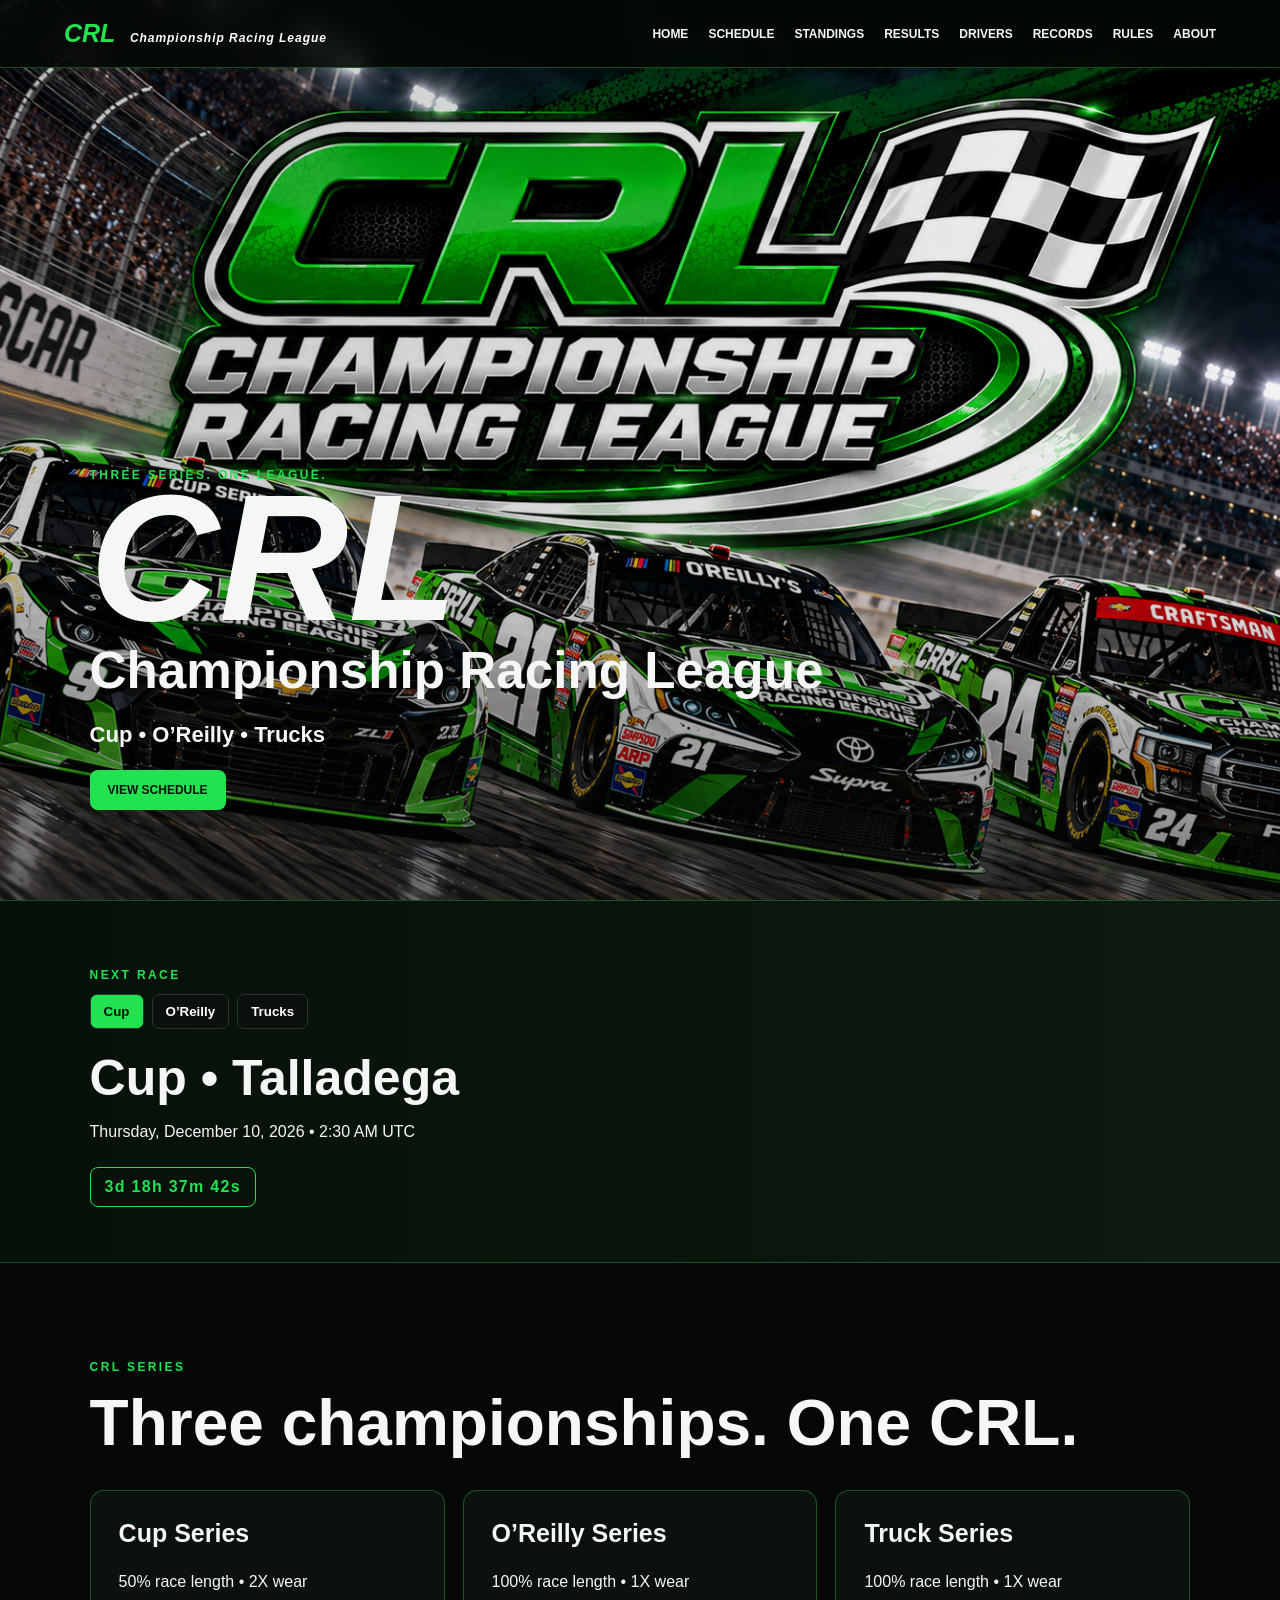
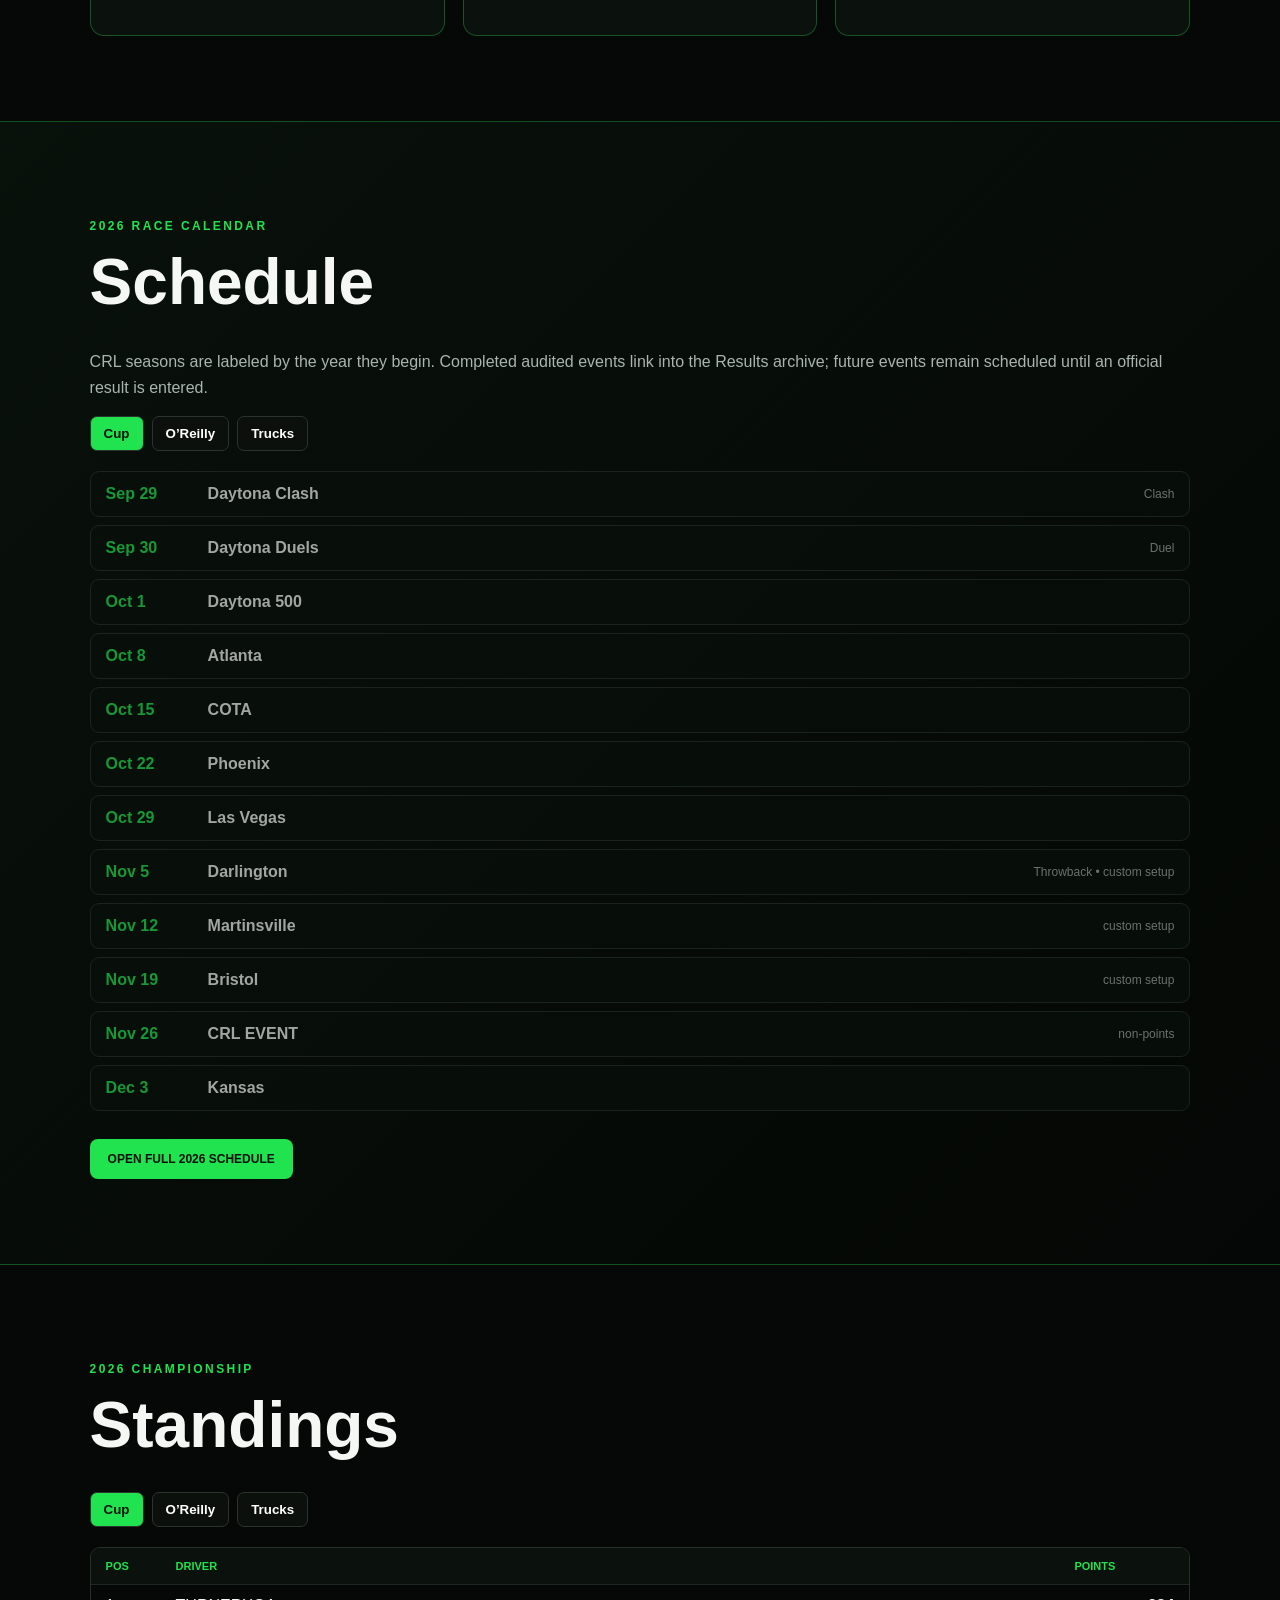
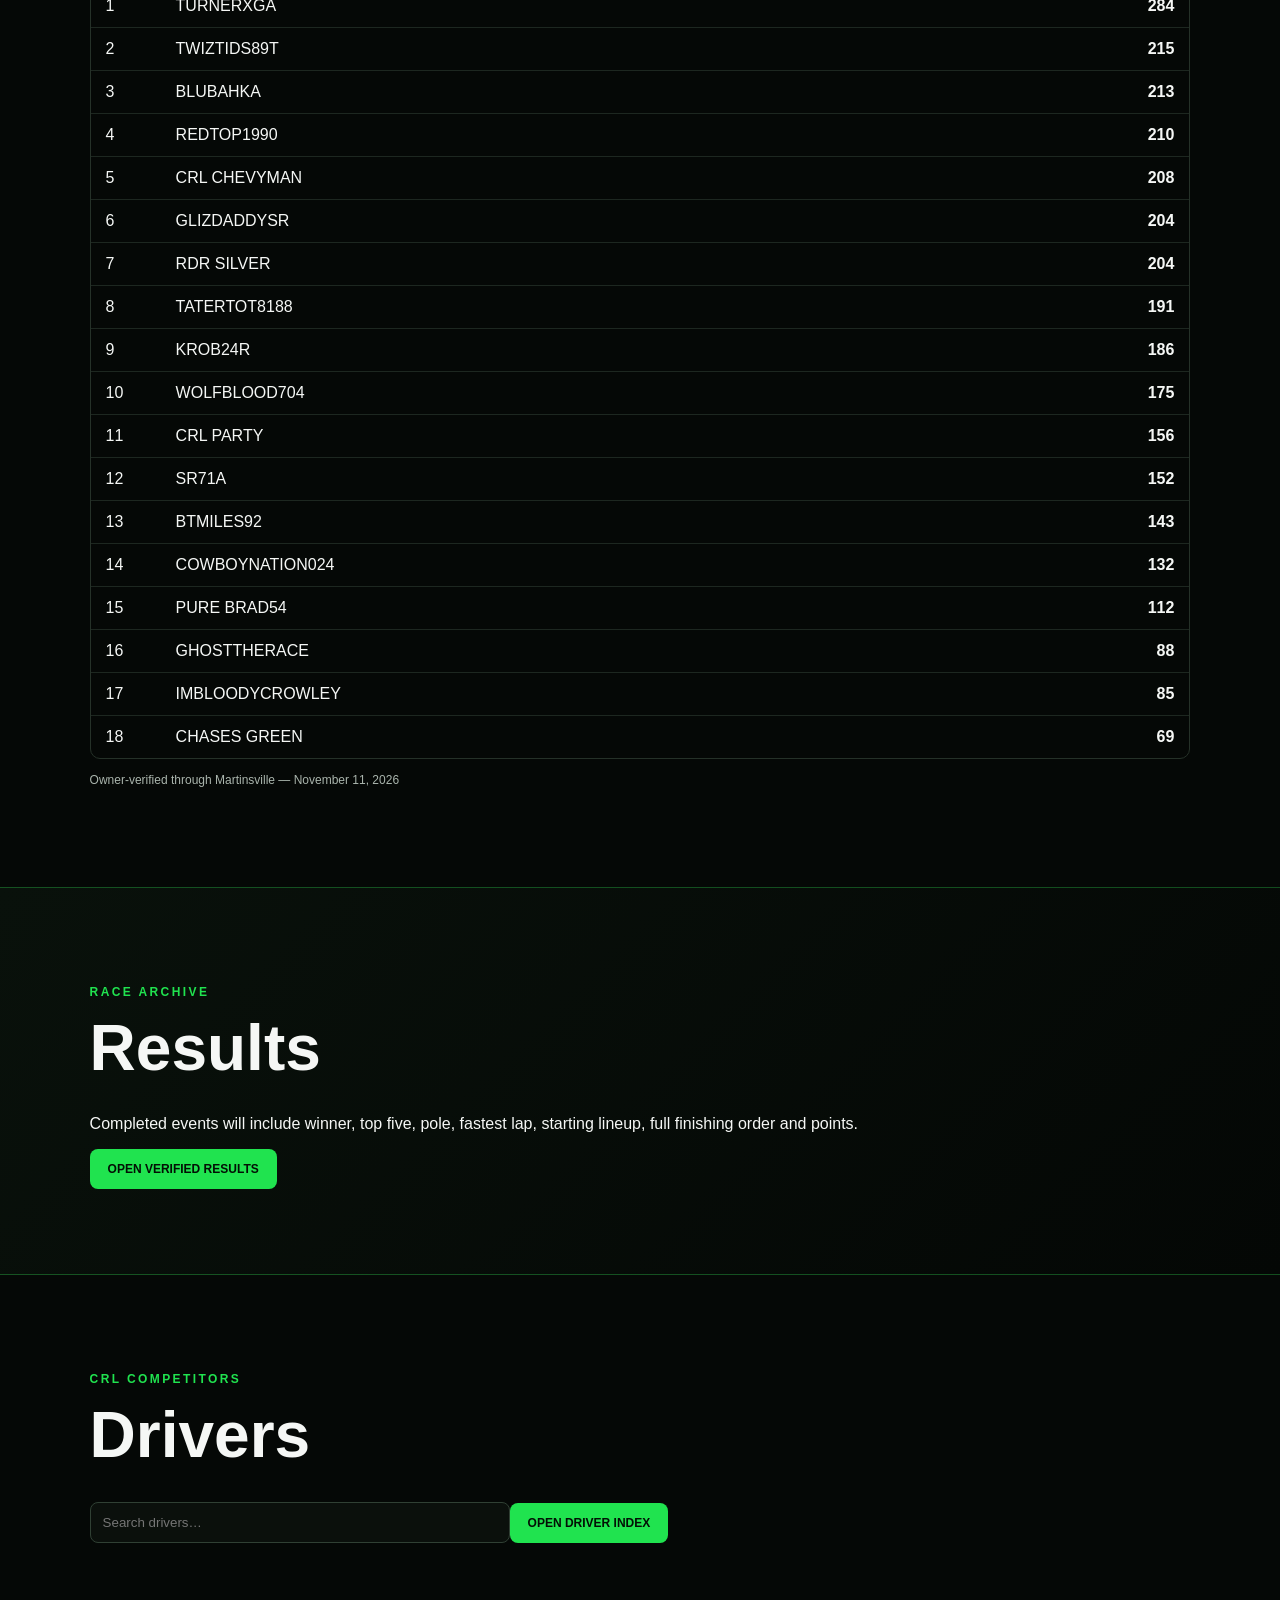
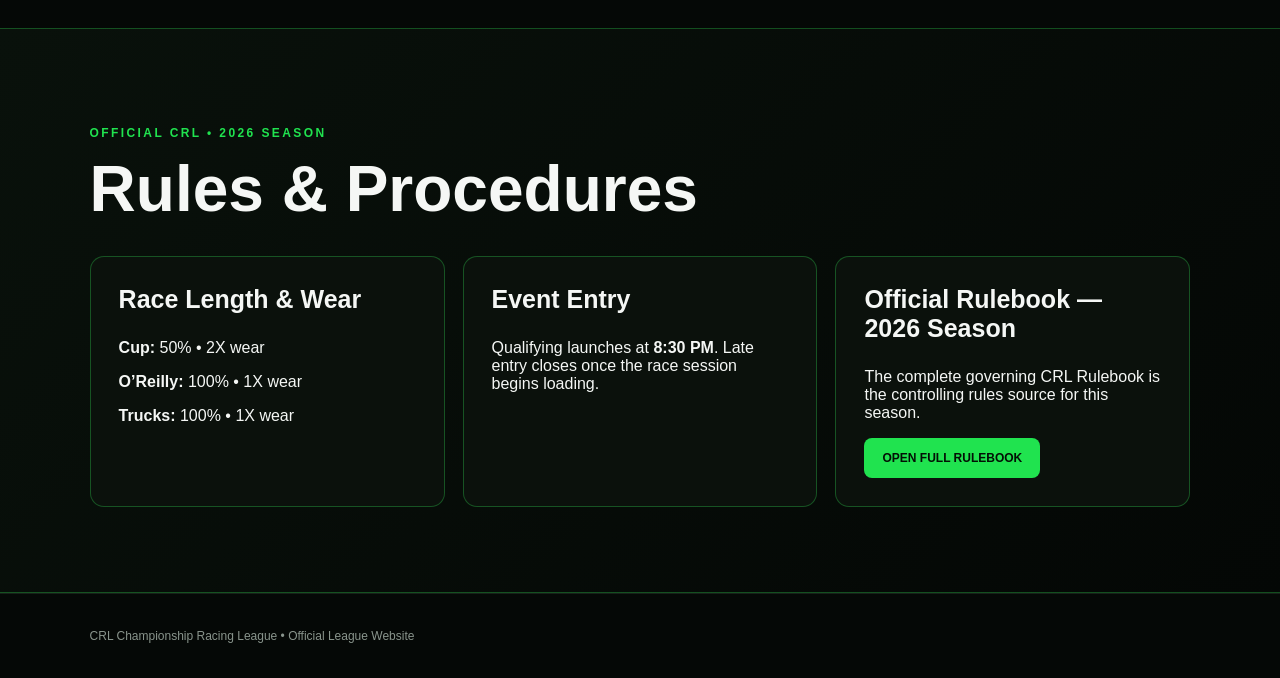
==== commit 90b00c53: "Refresh the visitor-local countdown script" ====
--- a/index.html
+++ b/index.html
@@ -1 +1 @@
-<!doctype html><html lang="en"><head><meta charset="utf-8"><meta name="viewport" content="width=device-width,initial-scale=1"><title>CRL Championship Racing League</title><meta name="theme-color" content="#071009"><link rel="stylesheet" href="styles.css"></head><body><header><a class="brand" href="#home">CRL <span>Championship Racing League</span></a><button id="menu">☰</button><nav><a href="#home">Home</a><a href="schedule.html?v=20261031-cal2">Schedule</a><a href="#standings">Standings</a><a href="results.html">Results</a><a href="drivers.html">Drivers</a><a href="records.html">Records</a><a href="rulebook.html">Rules</a><a href="about.html">About</a></nav></header><main><section id="home" class="hero"><div class="shade"></div><div class="heroText"><p class="eyebrow">Three Series. One League.</p><h1>CRL</h1><h2>Championship Racing League</h2><p class="lead">Cup • O’Reilly • Trucks</p><a class="btn" href="schedule.html?v=20261031-cal2">View Schedule</a></div></section><section id="next-race" class="section next-race"><p class="eyebrow">Next Race</p><div class="tabs next-race-tabs"><button class="active" data-next-series="cup">Cup</button><button data-next-series="oreilly">O’Reilly</button><button data-next-series="trucks">Trucks</button></div><div id="nextRaceCard"><h2>Loading next Cup event…</h2></div></section><section id="series" class="section"><p class="eyebrow">CRL Series</p><h2>Three championships. One CRL.</h2><div class="grid"><article><h3>Cup Series</h3><p>50% race length • 2X wear</p></article><article><h3>O’Reilly Series</h3><p>100% race length • 1X wear</p></article><article><h3>Truck Series</h3><p>100% race length • 1X wear</p></article></div></section><section id="schedule" class="section dark"><p class="eyebrow">2026 Race Calendar</p><h2>Schedule</h2><p class="section-copy">CRL seasons are labeled by the year they begin. Completed audited events link into the Results archive; future events remain scheduled until an official result is entered.</p><div class="tabs schedule-tabs"><button class="active" data-sched="cup">Cup</button><button data-sched="oreilly">O’Reilly</button><button data-sched="trucks">Trucks</button></div><div id="scheduleList" class="schedule-list"></div><a class="btn" href="schedule.html?v=20261031-cal2">Open Full 2026 Schedule</a></section><section id="standings" class="section"><p class="eyebrow">2026 Championship</p><h2>Standings</h2><div class="tabs standings-tabs"><button class="active" data-stand="cup">Cup</button><button data-stand="oreilly">O’Reilly</button><button data-stand="trucks">Trucks</button></div><div id="standingsTable" class="standings-table"></div><p class="audit-note" id="standingsAudit"></p></section><section id="results" class="section dark"><p class="eyebrow">Race Archive</p><h2>Results</h2><p>Completed events will include winner, top five, pole, fastest lap, starting lineup, full finishing order and points.</p><a class="btn" href="results.html">Open Verified Results</a></section><section id="drivers" class="section"><p class="eyebrow">CRL Competitors</p><h2>Drivers</h2><input type="search" placeholder="Search drivers…"><a class="btn" href="drivers.html">Open Driver Index</a></section><section id="rules" class="section dark"><p class="eyebrow">Official CRL • 2026 Season</p><h2>Rules & Procedures</h2><div class="grid"><article><h3>Race Length & Wear</h3><p><b>Cup:</b> 50% • 2X wear</p><p><b>O’Reilly:</b> 100% • 1X wear</p><p><b>Trucks:</b> 100% • 1X wear</p></article><article><h3>Event Entry</h3><p>Qualifying launches at <b>8:30 PM</b>. Late entry closes once the race session begins loading.</p></article><article><h3>Official Rulebook — 2026 Season</h3><p>The complete governing CRL Rulebook is the controlling rules source for this season.</p><a class="btn" href="rulebook.html">Open Full Rulebook</a></article></div></section></main><footer>CRL Championship Racing League • Official League Website</footer><script src="league-data.js?v=20261031-2"></script><script src="app.js?v=20261115-1"></script></body></html>+<!doctype html><html lang="en"><head><meta charset="utf-8"><meta name="viewport" content="width=device-width,initial-scale=1"><title>CRL Championship Racing League</title><meta name="theme-color" content="#071009"><link rel="stylesheet" href="styles.css"></head><body><header><a class="brand" href="#home">CRL <span>Championship Racing League</span></a><button id="menu">☰</button><nav><a href="#home">Home</a><a href="schedule.html?v=20261031-cal2">Schedule</a><a href="#standings">Standings</a><a href="results.html">Results</a><a href="drivers.html">Drivers</a><a href="records.html">Records</a><a href="rulebook.html">Rules</a><a href="about.html">About</a></nav></header><main><section id="home" class="hero"><div class="shade"></div><div class="heroText"><p class="eyebrow">Three Series. One League.</p><h1>CRL</h1><h2>Championship Racing League</h2><p class="lead">Cup • O’Reilly • Trucks</p><a class="btn" href="schedule.html?v=20261031-cal2">View Schedule</a></div></section><section id="next-race" class="section next-race"><p class="eyebrow">Next Race</p><div class="tabs next-race-tabs"><button class="active" data-next-series="cup">Cup</button><button data-next-series="oreilly">O’Reilly</button><button data-next-series="trucks">Trucks</button></div><div id="nextRaceCard"><h2>Loading next Cup event…</h2></div></section><section id="series" class="section"><p class="eyebrow">CRL Series</p><h2>Three championships. One CRL.</h2><div class="grid"><article><h3>Cup Series</h3><p>50% race length • 2X wear</p></article><article><h3>O’Reilly Series</h3><p>100% race length • 1X wear</p></article><article><h3>Truck Series</h3><p>100% race length • 1X wear</p></article></div></section><section id="schedule" class="section dark"><p class="eyebrow">2026 Race Calendar</p><h2>Schedule</h2><p class="section-copy">CRL seasons are labeled by the year they begin. Completed audited events link into the Results archive; future events remain scheduled until an official result is entered.</p><div class="tabs schedule-tabs"><button class="active" data-sched="cup">Cup</button><button data-sched="oreilly">O’Reilly</button><button data-sched="trucks">Trucks</button></div><div id="scheduleList" class="schedule-list"></div><a class="btn" href="schedule.html?v=20261031-cal2">Open Full 2026 Schedule</a></section><section id="standings" class="section"><p class="eyebrow">2026 Championship</p><h2>Standings</h2><div class="tabs standings-tabs"><button class="active" data-stand="cup">Cup</button><button data-stand="oreilly">O’Reilly</button><button data-stand="trucks">Trucks</button></div><div id="standingsTable" class="standings-table"></div><p class="audit-note" id="standingsAudit"></p></section><section id="results" class="section dark"><p class="eyebrow">Race Archive</p><h2>Results</h2><p>Completed events will include winner, top five, pole, fastest lap, starting lineup, full finishing order and points.</p><a class="btn" href="results.html">Open Verified Results</a></section><section id="drivers" class="section"><p class="eyebrow">CRL Competitors</p><h2>Drivers</h2><input type="search" placeholder="Search drivers…"><a class="btn" href="drivers.html">Open Driver Index</a></section><section id="rules" class="section dark"><p class="eyebrow">Official CRL • 2026 Season</p><h2>Rules & Procedures</h2><div class="grid"><article><h3>Race Length & Wear</h3><p><b>Cup:</b> 50% • 2X wear</p><p><b>O’Reilly:</b> 100% • 1X wear</p><p><b>Trucks:</b> 100% • 1X wear</p></article><article><h3>Event Entry</h3><p>Qualifying launches at <b>8:30 PM</b>. Late entry closes once the race session begins loading.</p></article><article><h3>Official Rulebook — 2026 Season</h3><p>The complete governing CRL Rulebook is the controlling rules source for this season.</p><a class="btn" href="rulebook.html">Open Full Rulebook</a></article></div></section></main><footer>CRL Championship Racing League • Official League Website</footer><script src="league-data.js?v=20261031-2"></script><script src="app.js?v=20261115-2"></script></body></html>
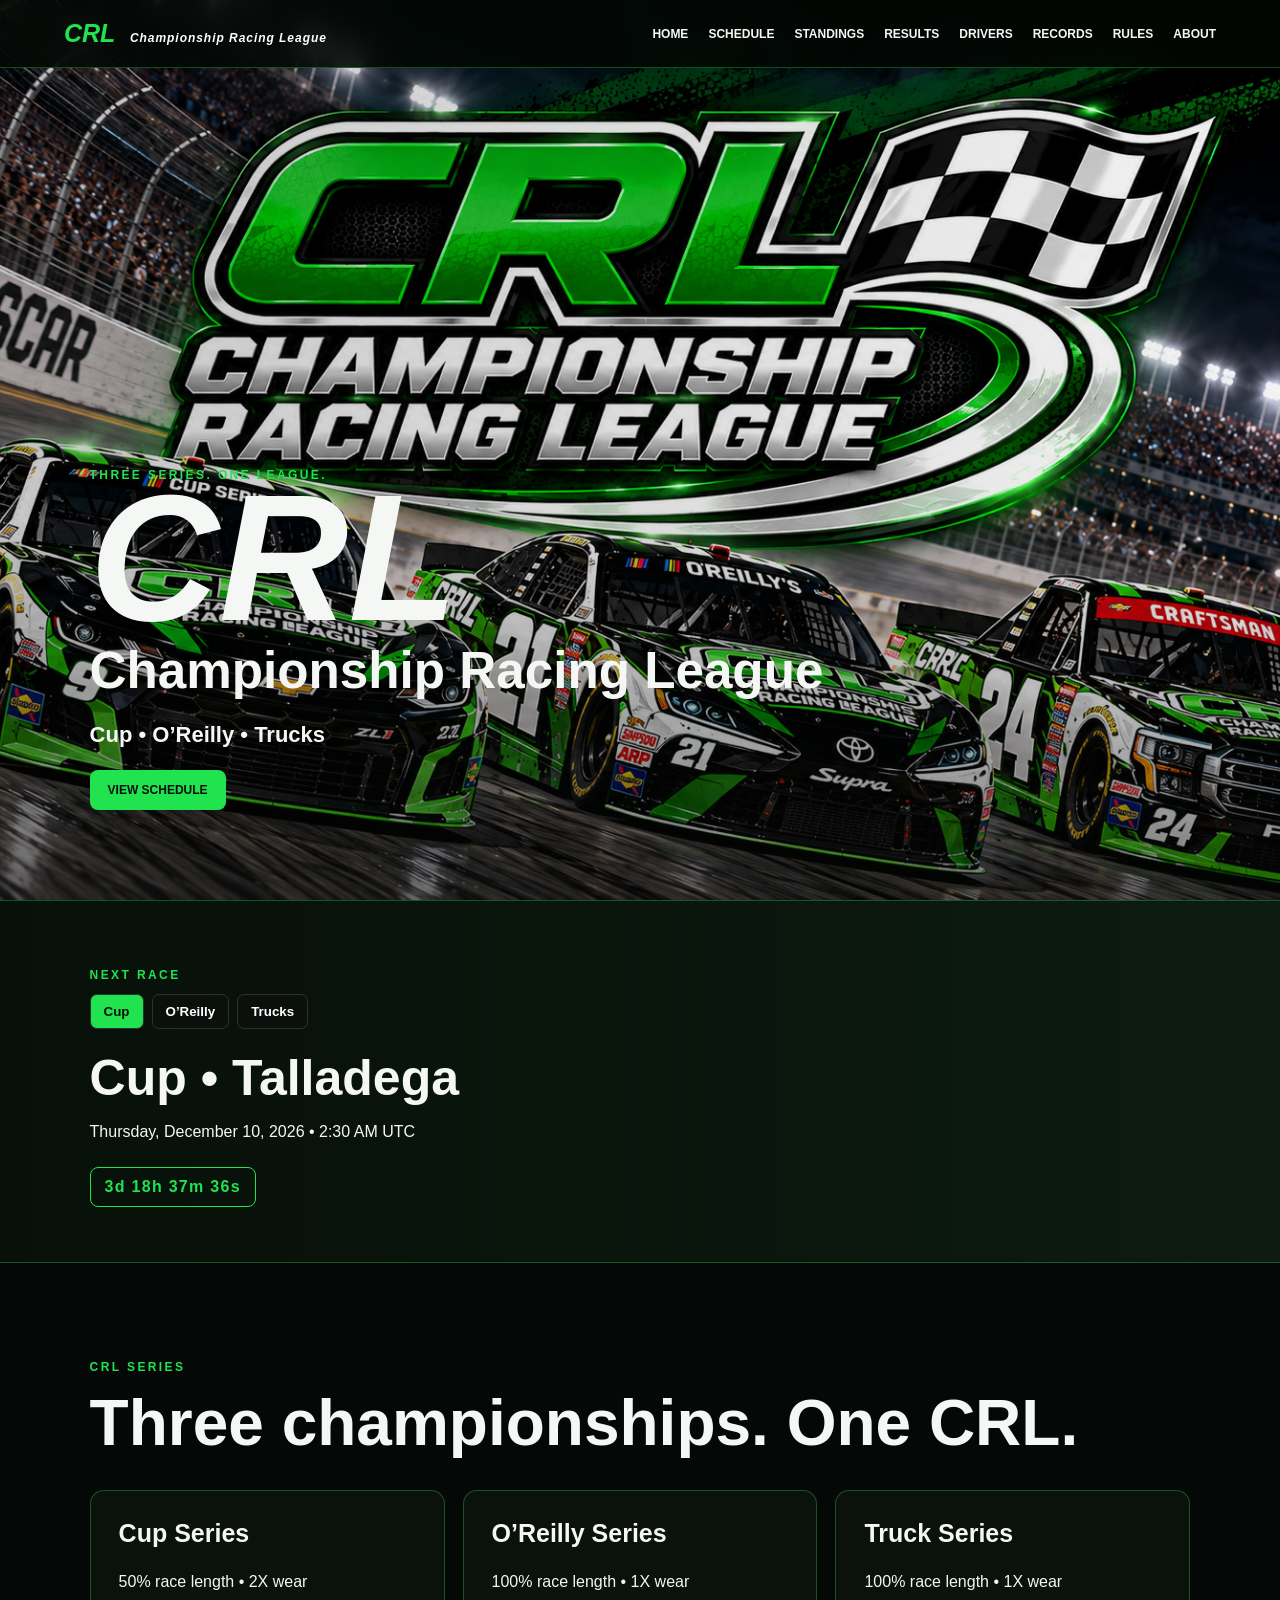
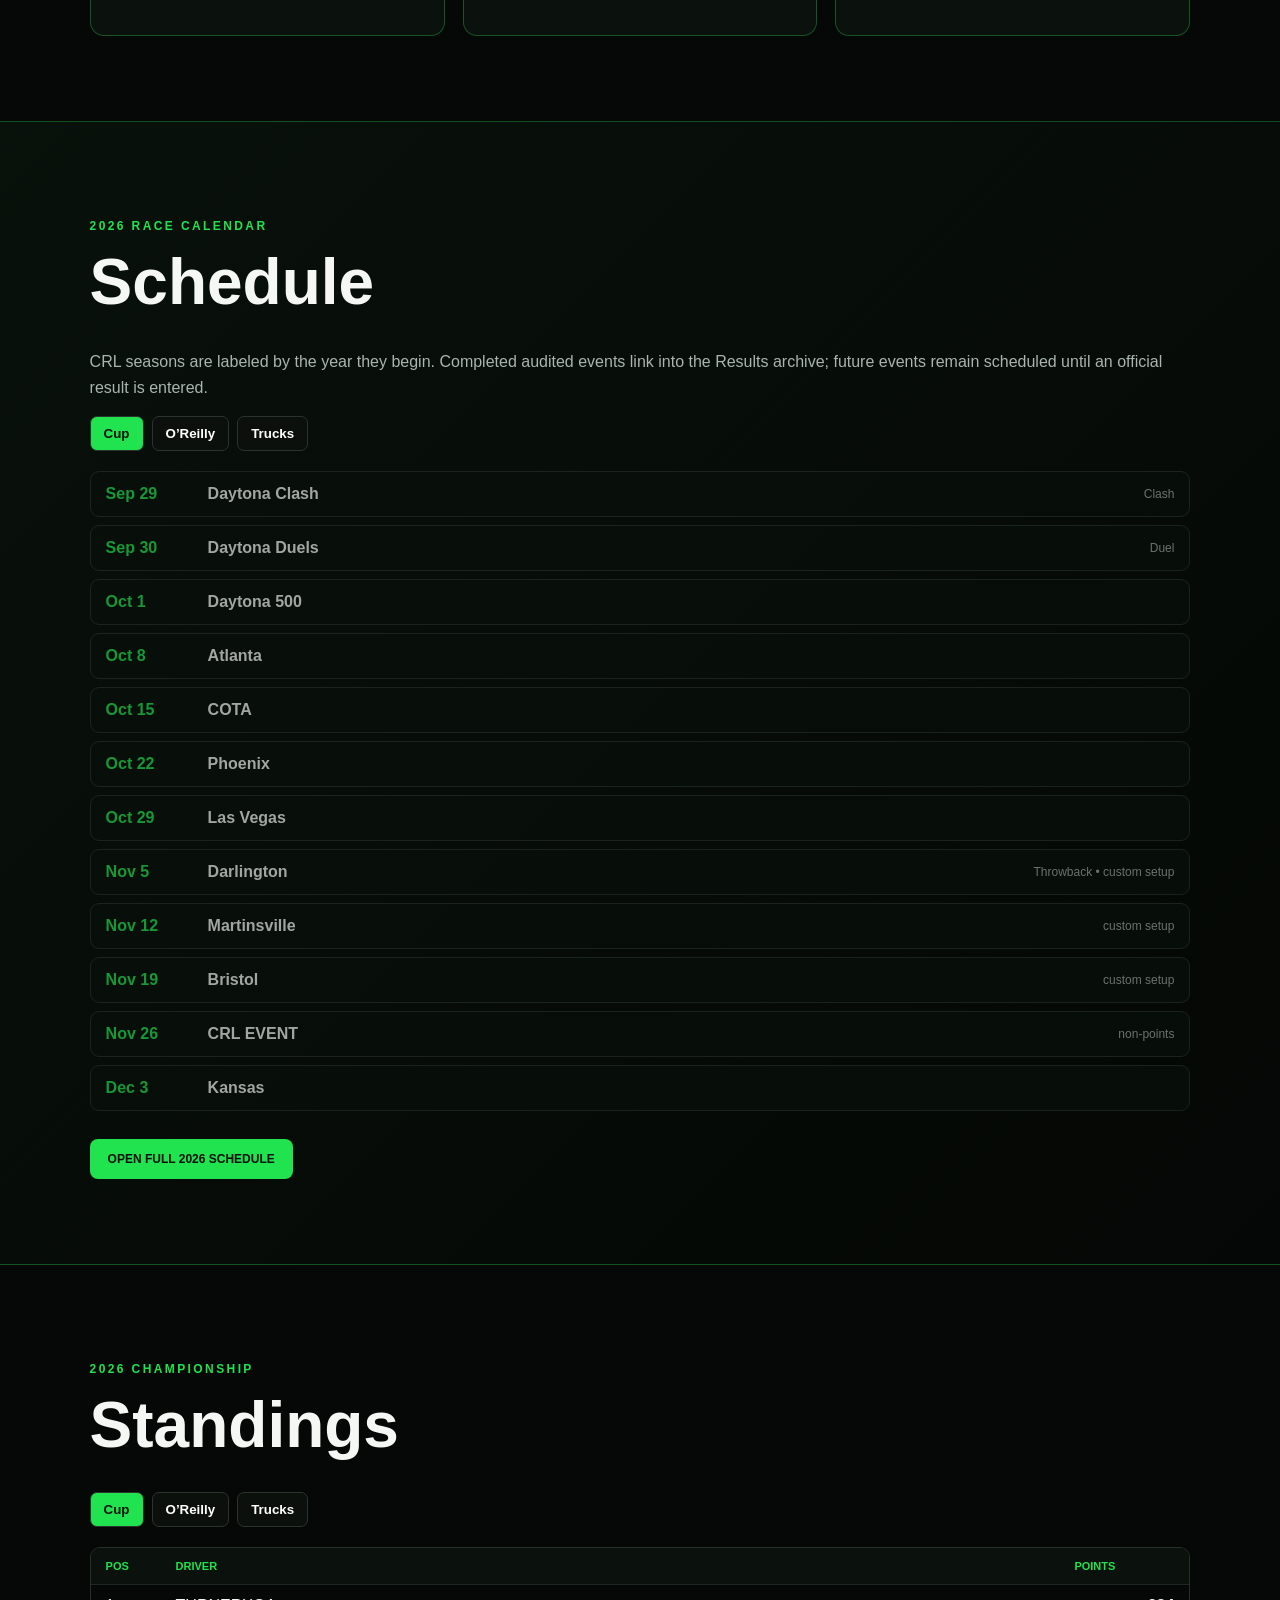
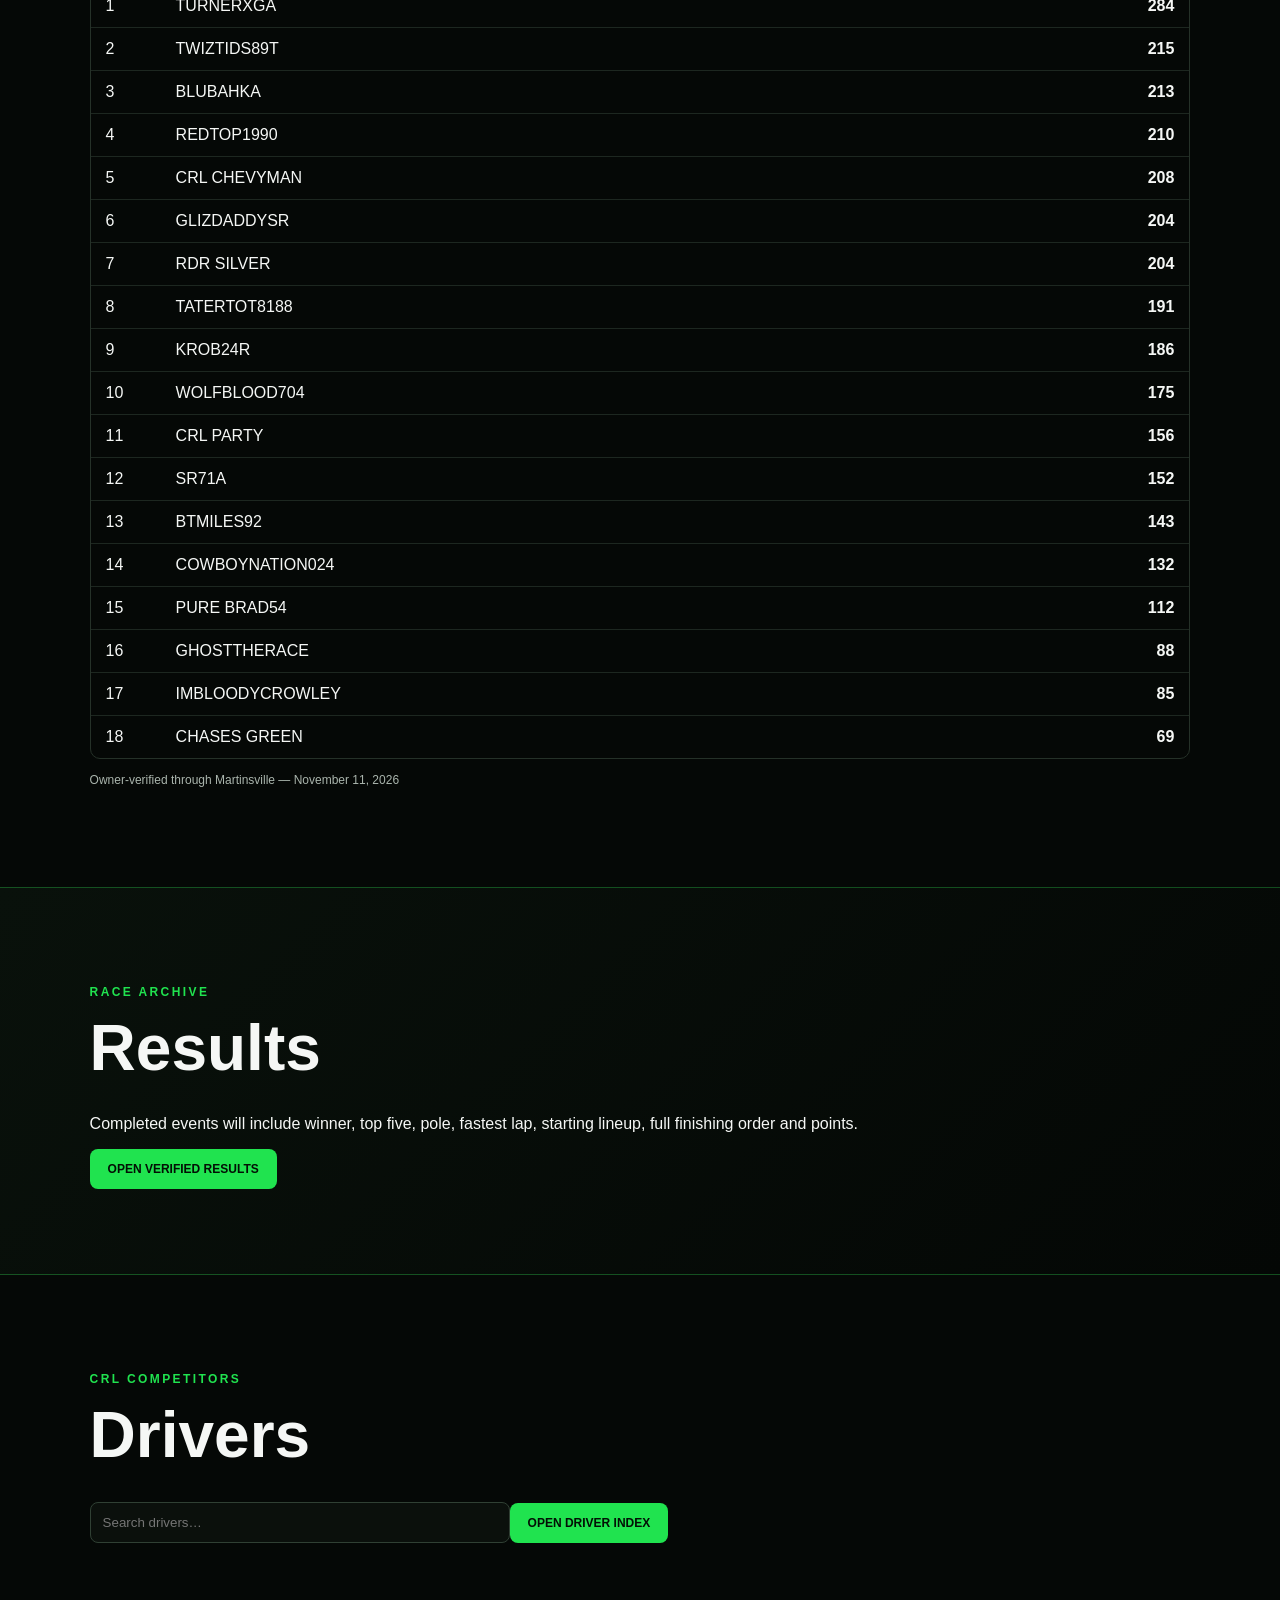
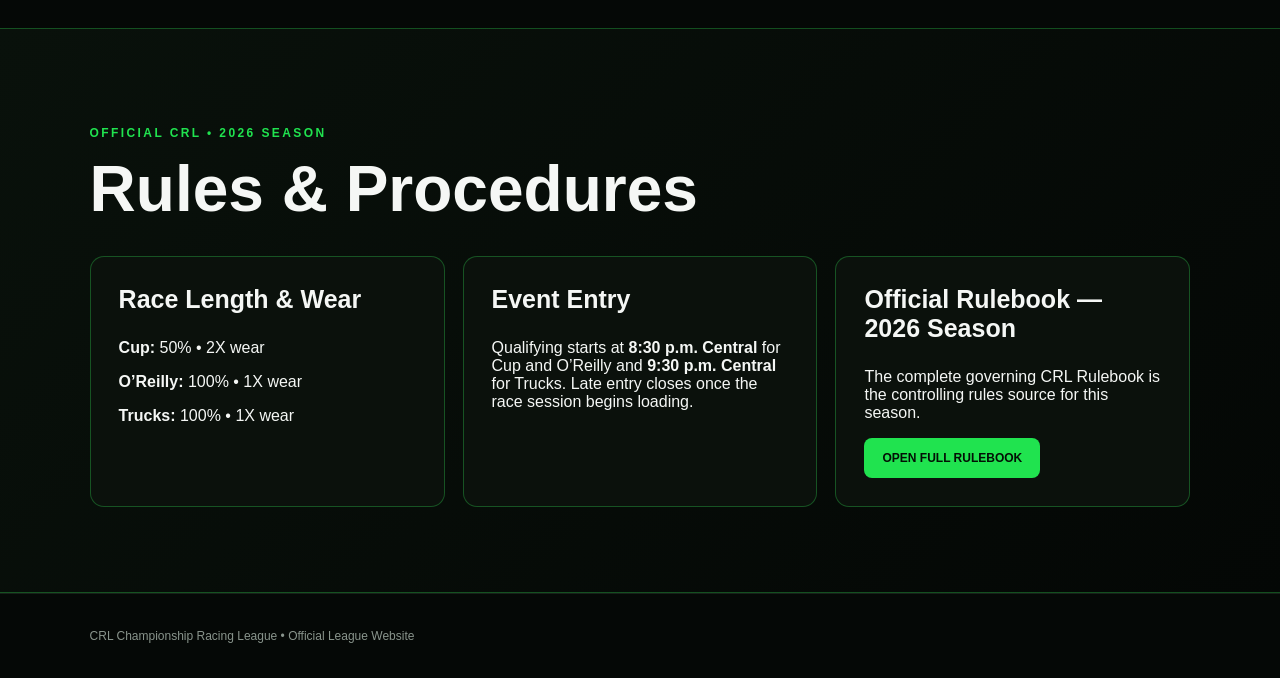
==== commit 2e270df5: "Clarify qualifying times by CRL series" ====
--- a/index.html
+++ b/index.html
@@ -1 +1 @@
-<!doctype html><html lang="en"><head><meta charset="utf-8"><meta name="viewport" content="width=device-width,initial-scale=1"><title>CRL Championship Racing League</title><meta name="theme-color" content="#071009"><link rel="stylesheet" href="styles.css"></head><body><header><a class="brand" href="#home">CRL <span>Championship Racing League</span></a><button id="menu">☰</button><nav><a href="#home">Home</a><a href="schedule.html?v=20261031-cal2">Schedule</a><a href="#standings">Standings</a><a href="results.html">Results</a><a href="drivers.html">Drivers</a><a href="records.html">Records</a><a href="rulebook.html">Rules</a><a href="about.html">About</a></nav></header><main><section id="home" class="hero"><div class="shade"></div><div class="heroText"><p class="eyebrow">Three Series. One League.</p><h1>CRL</h1><h2>Championship Racing League</h2><p class="lead">Cup • O’Reilly • Trucks</p><a class="btn" href="schedule.html?v=20261031-cal2">View Schedule</a></div></section><section id="next-race" class="section next-race"><p class="eyebrow">Next Race</p><div class="tabs next-race-tabs"><button class="active" data-next-series="cup">Cup</button><button data-next-series="oreilly">O’Reilly</button><button data-next-series="trucks">Trucks</button></div><div id="nextRaceCard"><h2>Loading next Cup event…</h2></div></section><section id="series" class="section"><p class="eyebrow">CRL Series</p><h2>Three championships. One CRL.</h2><div class="grid"><article><h3>Cup Series</h3><p>50% race length • 2X wear</p></article><article><h3>O’Reilly Series</h3><p>100% race length • 1X wear</p></article><article><h3>Truck Series</h3><p>100% race length • 1X wear</p></article></div></section><section id="schedule" class="section dark"><p class="eyebrow">2026 Race Calendar</p><h2>Schedule</h2><p class="section-copy">CRL seasons are labeled by the year they begin. Completed audited events link into the Results archive; future events remain scheduled until an official result is entered.</p><div class="tabs schedule-tabs"><button class="active" data-sched="cup">Cup</button><button data-sched="oreilly">O’Reilly</button><button data-sched="trucks">Trucks</button></div><div id="scheduleList" class="schedule-list"></div><a class="btn" href="schedule.html?v=20261031-cal2">Open Full 2026 Schedule</a></section><section id="standings" class="section"><p class="eyebrow">2026 Championship</p><h2>Standings</h2><div class="tabs standings-tabs"><button class="active" data-stand="cup">Cup</button><button data-stand="oreilly">O’Reilly</button><button data-stand="trucks">Trucks</button></div><div id="standingsTable" class="standings-table"></div><p class="audit-note" id="standingsAudit"></p></section><section id="results" class="section dark"><p class="eyebrow">Race Archive</p><h2>Results</h2><p>Completed events will include winner, top five, pole, fastest lap, starting lineup, full finishing order and points.</p><a class="btn" href="results.html">Open Verified Results</a></section><section id="drivers" class="section"><p class="eyebrow">CRL Competitors</p><h2>Drivers</h2><input type="search" placeholder="Search drivers…"><a class="btn" href="drivers.html">Open Driver Index</a></section><section id="rules" class="section dark"><p class="eyebrow">Official CRL • 2026 Season</p><h2>Rules & Procedures</h2><div class="grid"><article><h3>Race Length & Wear</h3><p><b>Cup:</b> 50% • 2X wear</p><p><b>O’Reilly:</b> 100% • 1X wear</p><p><b>Trucks:</b> 100% • 1X wear</p></article><article><h3>Event Entry</h3><p>Qualifying launches at <b>8:30 PM</b>. Late entry closes once the race session begins loading.</p></article><article><h3>Official Rulebook — 2026 Season</h3><p>The complete governing CRL Rulebook is the controlling rules source for this season.</p><a class="btn" href="rulebook.html">Open Full Rulebook</a></article></div></section></main><footer>CRL Championship Racing League • Official League Website</footer><script src="league-data.js?v=20261031-2"></script><script src="app.js?v=20261115-2"></script></body></html>+<!doctype html><html lang="en"><head><meta charset="utf-8"><meta name="viewport" content="width=device-width,initial-scale=1"><title>CRL Championship Racing League</title><meta name="theme-color" content="#071009"><link rel="stylesheet" href="styles.css"></head><body><header><a class="brand" href="#home">CRL <span>Championship Racing League</span></a><button id="menu">☰</button><nav><a href="#home">Home</a><a href="schedule.html?v=20261031-cal2">Schedule</a><a href="#standings">Standings</a><a href="results.html">Results</a><a href="drivers.html">Drivers</a><a href="records.html">Records</a><a href="rulebook.html">Rules</a><a href="about.html">About</a></nav></header><main><section id="home" class="hero"><div class="shade"></div><div class="heroText"><p class="eyebrow">Three Series. One League.</p><h1>CRL</h1><h2>Championship Racing League</h2><p class="lead">Cup • O’Reilly • Trucks</p><a class="btn" href="schedule.html?v=20261031-cal2">View Schedule</a></div></section><section id="next-race" class="section next-race"><p class="eyebrow">Next Race</p><div class="tabs next-race-tabs"><button class="active" data-next-series="cup">Cup</button><button data-next-series="oreilly">O’Reilly</button><button data-next-series="trucks">Trucks</button></div><div id="nextRaceCard"><h2>Loading next Cup event…</h2></div></section><section id="series" class="section"><p class="eyebrow">CRL Series</p><h2>Three championships. One CRL.</h2><div class="grid"><article><h3>Cup Series</h3><p>50% race length • 2X wear</p></article><article><h3>O’Reilly Series</h3><p>100% race length • 1X wear</p></article><article><h3>Truck Series</h3><p>100% race length • 1X wear</p></article></div></section><section id="schedule" class="section dark"><p class="eyebrow">2026 Race Calendar</p><h2>Schedule</h2><p class="section-copy">CRL seasons are labeled by the year they begin. Completed audited events link into the Results archive; future events remain scheduled until an official result is entered.</p><div class="tabs schedule-tabs"><button class="active" data-sched="cup">Cup</button><button data-sched="oreilly">O’Reilly</button><button data-sched="trucks">Trucks</button></div><div id="scheduleList" class="schedule-list"></div><a class="btn" href="schedule.html?v=20261031-cal2">Open Full 2026 Schedule</a></section><section id="standings" class="section"><p class="eyebrow">2026 Championship</p><h2>Standings</h2><div class="tabs standings-tabs"><button class="active" data-stand="cup">Cup</button><button data-stand="oreilly">O’Reilly</button><button data-stand="trucks">Trucks</button></div><div id="standingsTable" class="standings-table"></div><p class="audit-note" id="standingsAudit"></p></section><section id="results" class="section dark"><p class="eyebrow">Race Archive</p><h2>Results</h2><p>Completed events will include winner, top five, pole, fastest lap, starting lineup, full finishing order and points.</p><a class="btn" href="results.html">Open Verified Results</a></section><section id="drivers" class="section"><p class="eyebrow">CRL Competitors</p><h2>Drivers</h2><input type="search" placeholder="Search drivers…"><a class="btn" href="drivers.html">Open Driver Index</a></section><section id="rules" class="section dark"><p class="eyebrow">Official CRL • 2026 Season</p><h2>Rules & Procedures</h2><div class="grid"><article><h3>Race Length & Wear</h3><p><b>Cup:</b> 50% • 2X wear</p><p><b>O’Reilly:</b> 100% • 1X wear</p><p><b>Trucks:</b> 100% • 1X wear</p></article><article><h3>Event Entry</h3><p>Qualifying starts at <b>8:30 p.m. Central</b> for Cup and O’Reilly and <b>9:30 p.m. Central</b> for Trucks. Late entry closes once the race session begins loading.</p></article><article><h3>Official Rulebook — 2026 Season</h3><p>The complete governing CRL Rulebook is the controlling rules source for this season.</p><a class="btn" href="rulebook.html">Open Full Rulebook</a></article></div></section></main><footer>CRL Championship Racing League • Official League Website</footer><script src="league-data.js?v=20261031-2"></script><script src="app.js?v=20261115-2"></script></body></html>
